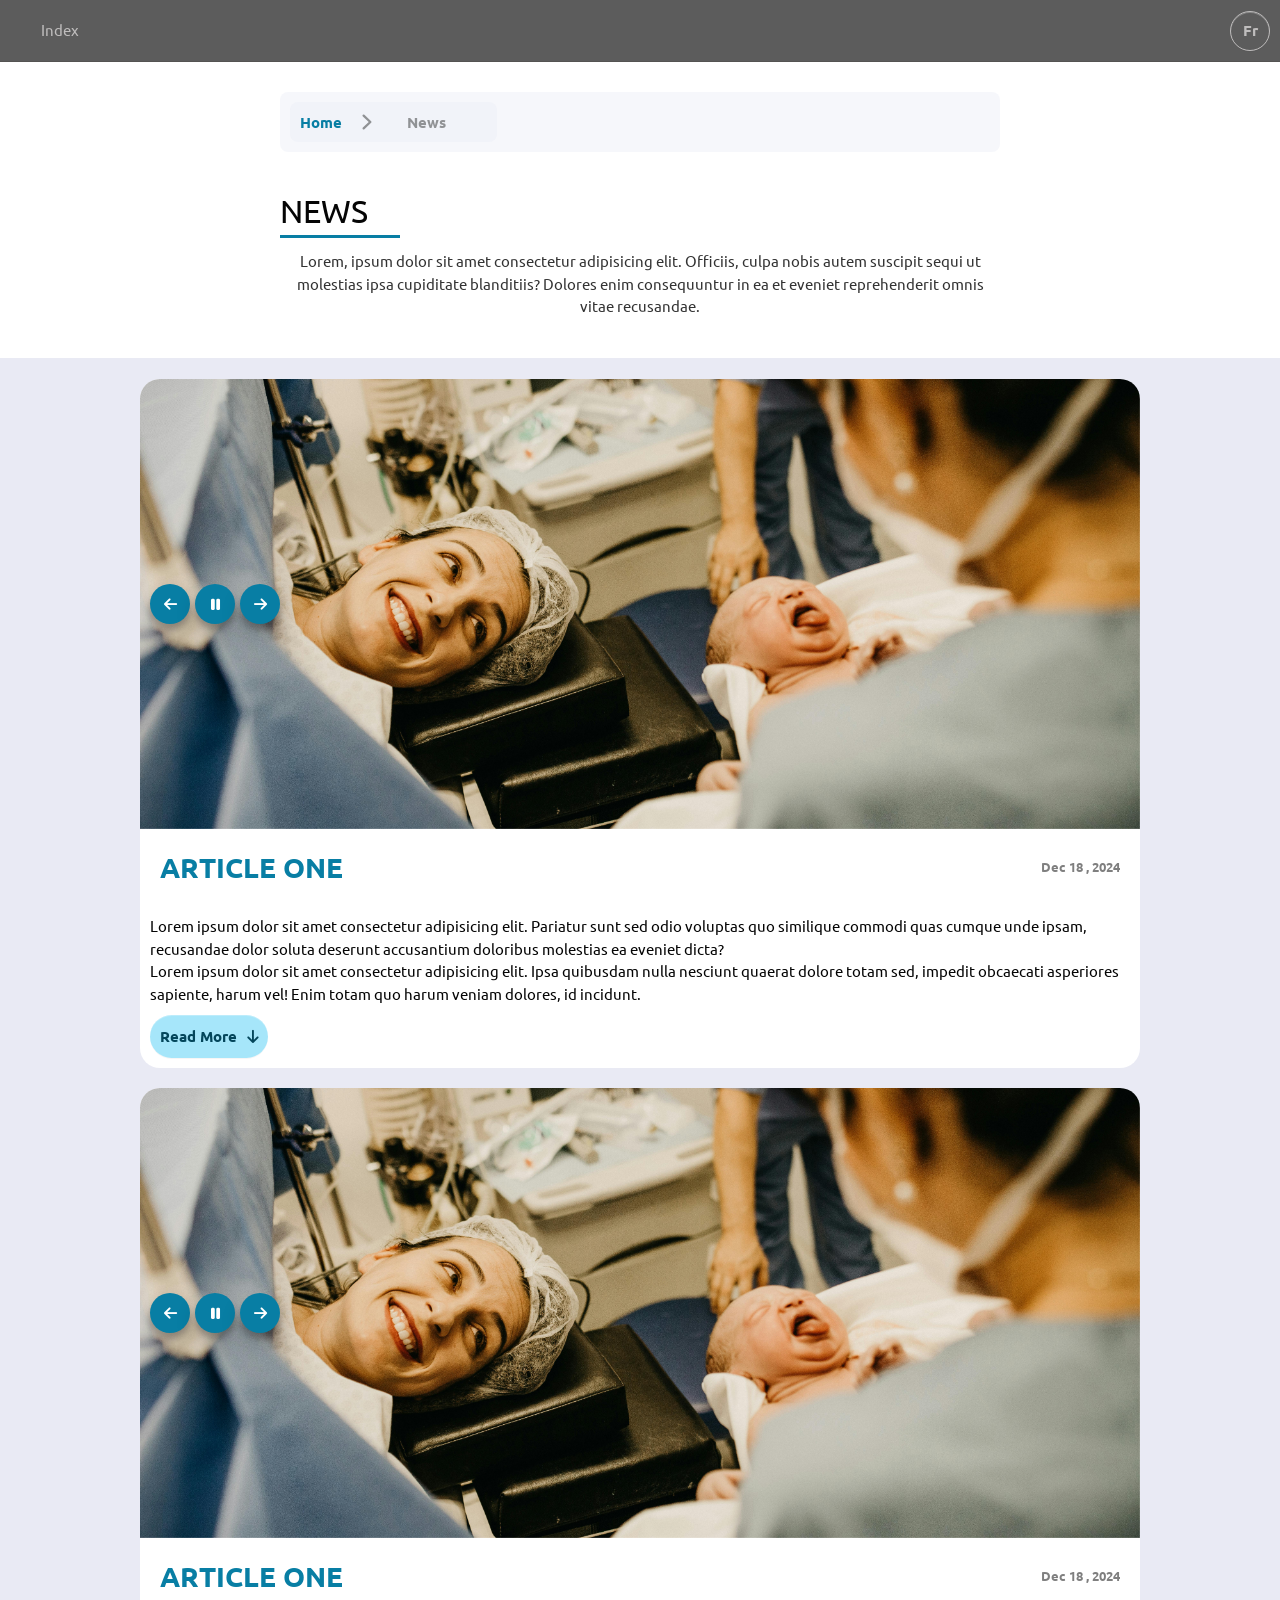
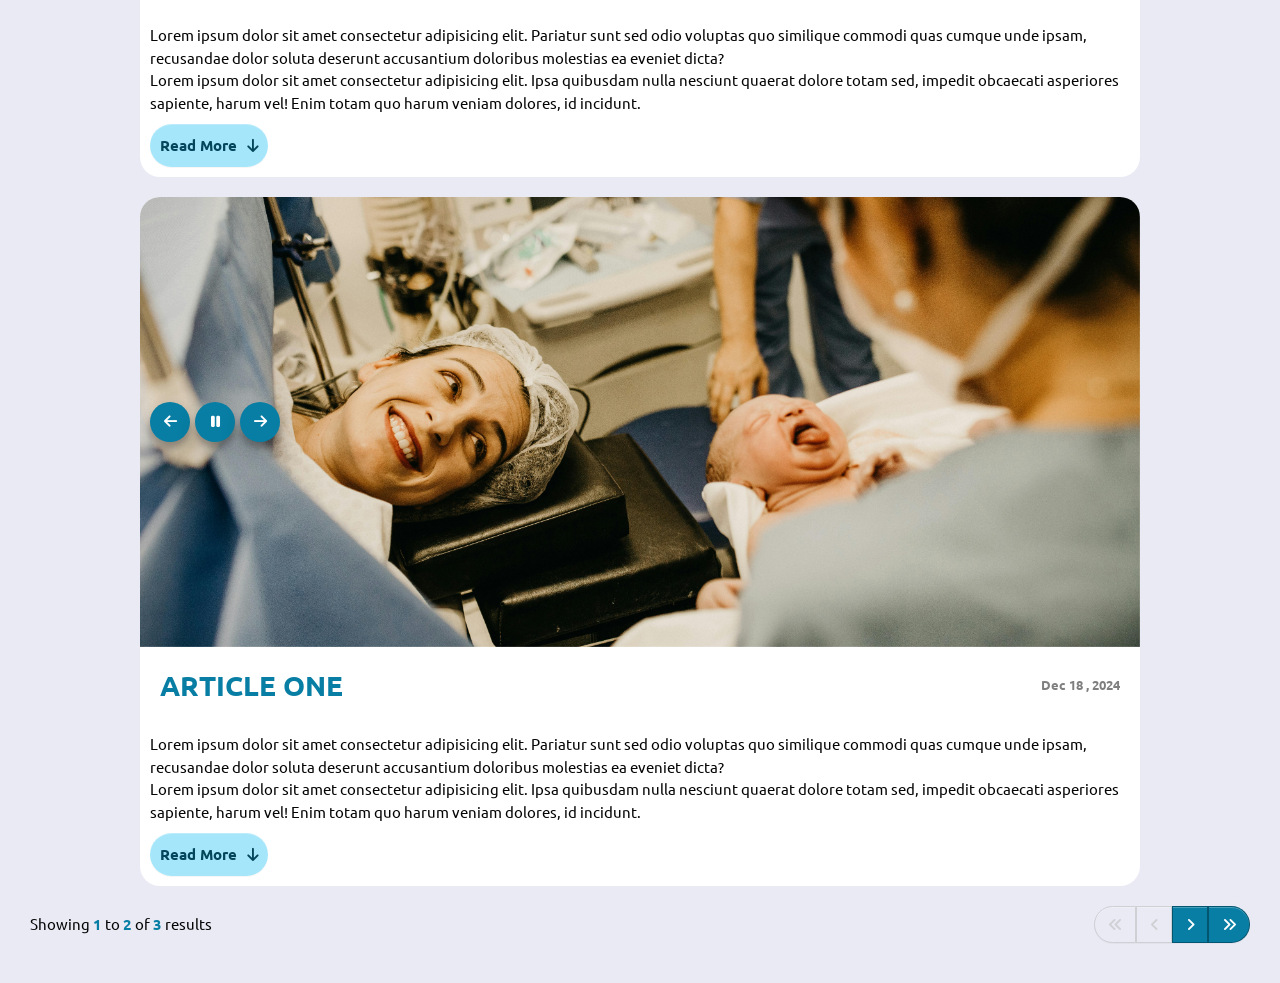
==== news.html @ b9f5cf8e "second commit second commit" ====
<!DOCTYPE html>
<html lang="en">
  <head>
    <meta charset="UTF-8" />
    <meta name="viewport" content="width=device-width, initial-scale=1.0" />
    <link
      rel="stylesheet"
      href="https://cdnjs.cloudflare.com/ajax/libs/font-awesome/6.3.0/css/all.min.css"
      integrity="sha512-SzlrxWUlpfuzQ+pcUCosxcglQRNAq/DZjVsC0lE40xsADsfeQoEypE+enwcOiGjk/bSuGGKHEyjSoQ1zVisanQ=="
      crossorigin="anonymous"
      referrerpolicy="no-referrer"
    />

    <title>News | DashboardUi</title>

    <link rel="icon" type="image/icon" href="assets/images/logo.ico" />
    <script type="module" crossorigin src="assets/main-06e8edaf.js"></script>
    <link rel="stylesheet" href="assets/main-7b2ab8cd.css">
  </head>
  <body>
    <header class="header">
      <nav class="nav" aria-labelledby="main-nav">
        <h2 id="main-nav" class="sr-only">Main navigation</h2>
        <ol class="nav__items">
          <li class="nav__item" role="none">
            <a
              class="nav__link"
              href="index.html"
              aria-current="page"
              tabindex="0"
              role="menuitem"
            >
              Index
            </a>
          </li>
        </ol>
                <div class="lang__menu__container">
          <button
            id="menuLangbutton"
            aria-haspopup="true"
            aria-controls="menu"
            class="lang__btn button rounded"
          ></button>
          <ul
            id="langMenu"
            role="menu"
            aria-labelledby="menubutton"
            class="lang__menu"
          ></ul>
        </div>
      </nav>
    </header>

    <button
      id="showPhoneNav-btn"
      class="button nav__humb"
      aria-expanded="false"
      aria-controls="options"
      aria-label="Show phone navigation"
      aria-labelledby="showPhoneNav-btn"
    >
      <span></span>
      <span></span>
    </button>
    <!-- Nav Phone -->
    <nav class="nav--phone" aria-labelledby="main-nav-phone">
      <h2 id="main-nav-phone" class="sr-only">main navigation for phone</h2>
      <ul class="nav__items" id="options" hidden>
        <li class="nav__item" role="none">
          <a
            class="nav__link"
            href="index.html"
            aria-current="page"
            tabindex="0"
            role="menuitem"
          >
            Index
          </a>
        </li>
      </ul>
    </nav>
    <main class="container">
      <div class="container__heading">
        <div class="heading">
          <div class="heading__top">
        <nav aria-label="Breadcrumb" class="breadcrumb">
          <ol>
            <li>
              <a href="index.html">Home </a>
              <svg
                class="breadcrumb__icon"
                viewBox="0 0 20 20"
                fill="currentColor"
              >
                <path
                  fill-rule="evenodd"
                  d="M7.21 14.77a.75.75 0 01.02-1.06L11.168 10 7.23 6.29a.75.75 0 111.04-1.08l4.5 4.25a.75.75 0 010 1.08l-4.5 4.25a.75.75 0 01-1.06-.02z"
                  clip-rule="evenodd"
                />
              </svg>
            </li>
            <li class="current">
              <a href="news.html">News</a>
              <svg
                class="breadcrumb__icon"
                viewBox="0 0 20 20"
                fill="currentColor"
              >
                <path
                  fill-rule="evenodd"
                  d="M7.21 14.77a.75.75 0 01.02-1.06L11.168 10 7.23 6.29a.75.75 0 111.04-1.08l4.5 4.25a.75.75 0 010 1.08l-4.5 4.25a.75.75 0 01-1.06-.02z"
                  clip-rule="evenodd"
                />
              </svg>
            </li>
          </ol>
        </nav>
          </div>
          <h3 class="heading__title">News</h3>
          <div class="heading__center">
            <p>
              Lorem, ipsum dolor sit amet consectetur adipisicing elit.
              Officiis, culpa nobis autem suscipit sequi ut molestias ipsa
              cupiditate blanditiis? Dolores enim consequuntur in ea et eveniet
              reprehenderit omnis vitae recusandae.
            </p>
          </div>
          <div class="heading__bottom"></div>
        </div>
      </div>

      <div class="pages__container">
        <div class="page">
          <div class="article__container">
            <div class="article__header">
              <div class="article__carousel">
                <div
                  class="carousel"
                  aria-roledescription="carousel"
                  aria-label="Highlighted television shows"
                >
                  <div class="controls">
                    <button
                      type="button"
                      class="button transparent rounded previous"
                      aria-controls="myCarousel-items"
                      aria-label="Previous Slide"
                    >
                      <span><i class="fa-solid fa-arrow-left"></i></span>
                    </button>
                    <button
                      type="button"
                      class="button transparent rounded rotation"
                      aria-label="Stop automatic slide show"
                    ></button>
                    <button
                      type="button"
                      class="button transparent rounded next"
                      aria-controls="myCarousel-items"
                      aria-label="Next Slide"
                    >
                      <span><i class="fa-solid fa-arrow-right"></i></span>
                    </button>
                  </div>
                  <div
                    id="myCarousel-items"
                    class="carousel__items"
                    aria-live="off"
                  >
                    <div
                      class="carousel__item"
                      role="group"
                      aria-roledescription="slide"
                    >
                      <div class="carousel__item__image">
                        <a href="#">
                          <img src="assets/1-e717497e.jpg" alt="boat" />
                        </a>
                      </div>
                  
                    </div>
                    <div
                      class="carousel__item"
                      role="group"
                      aria-roledescription="slide"
                    >
                      <div class="carousel__item__image">
                        <a href="#">
                          <img
                            src="assets/2-829bdd72.jpg"
                            alt="fishing"
                          />
                        </a>
                      </div>
                  
                    </div>
                    <div
                      class="carousel__item"
                      role="group"
                      aria-roledescription="slide"
                    >
                      <div class="carousel__item__image">
                        <a href="#">
                          <img
                            src="assets/3-dce7432f.jpg"
                            alt="anchor"
                          />
                        </a>
                      </div>
          
                    </div>
                    <div
                      class="carousel__item"
                      role="group"
                      aria-roledescription="slide"
                    >
                      <div class="carousel__item__image">
                        <a href="#">
                          <img
                            src="assets/4-11122f18.jpg"
                            alt="anchor"
                          />
                        </a>
                      </div>
                    </div>
                  </div>
                </div>
              </div>
              <div class="article__header__info">
                <h2>Article One</h2>
                <span>Dec 18 , 2024</span>
              </div>
            </div>
            <div class="article">
              <p>
                Lorem ipsum dolor sit amet consectetur adipisicing elit.
                Pariatur sunt sed odio voluptas quo similique commodi quas
                cumque unde ipsam, recusandae dolor soluta deserunt accusantium
                doloribus molestias ea eveniet dicta?
              </p>
              <p>
                Lorem ipsum dolor sit amet consectetur adipisicing elit. Ipsa
                quibusdam nulla nesciunt quaerat dolore totam sed, impedit
                obcaecati asperiores sapiente, harum vel! Enim totam quo harum
                veniam dolores, id incidunt.
              </p>
              <p>
                Lorem ipsum dolor sit amet consectetur adipisicing elit.
                Accusamus omnis alias nostrum, facilis in quae. Officia,
                architecto maxime voluptates vitae, adipisci quia accusamus
                fugiat consequatur eveniet illo dolorem. Quo, minus?
              </p>
              <p>
                Lorem ipsum dolor sit amet consectetur, adipisicing elit.
                Debitis deserunt sequi at, accusantium tempore, a libero
                necessitatibus ex praesentium eveniet officia doloremque magnam,
                sapiente unde quae sint nulla ab? Vel?
              </p>
            </div>
            <div class="article__footer">
              <button class="button button--action extendArticle">
                Read More
                <i class="fa-solid fa-arrow-down"></i>
              </button>
            </div>
          </div>
          <div class="article__container">
            <div class="article__header">
              <div class="article__carousel">
                <div
                  class="carousel"
                  aria-roledescription="carousel"
                  aria-label="Highlighted television shows"
                >
                  <div class="controls">
                    <button
                      type="button"
                      class="button transparent rounded previous"
                      aria-controls="myCarousel-items"
                      aria-label="Previous Slide"
                    >
                      <span><i class="fa-solid fa-arrow-left"></i></span>
                    </button>
                    <button
                      type="button"
                      class="button transparent rounded rotation"
                      aria-label="Stop automatic slide show"
                    ></button>
                    <button
                      type="button"
                      class="button transparent rounded next"
                      aria-controls="myCarousel-items"
                      aria-label="Next Slide"
                    >
                      <span><i class="fa-solid fa-arrow-right"></i></span>
                    </button>
                  </div>
                  <div
                    id="myCarousel-items"
                    class="carousel__items"
                    aria-live="off"
                  >
                    <div
                      class="carousel__item"
                      role="group"
                      aria-roledescription="slide"
                    >
                      <div class="carousel__item__image">
                        <a href="#">
                          <img src="assets/1-e717497e.jpg" alt="boat" />
                        </a>
                      </div>
                  
                    </div>
                    <div
                      class="carousel__item"
                      role="group"
                      aria-roledescription="slide"
                    >
                      <div class="carousel__item__image">
                        <a href="#">
                          <img
                            src="assets/2-829bdd72.jpg"
                            alt="fishing"
                          />
                        </a>
                      </div>
                  
                    </div>
                    <div
                      class="carousel__item"
                      role="group"
                      aria-roledescription="slide"
                    >
                      <div class="carousel__item__image">
                        <a href="#">
                          <img
                            src="assets/3-dce7432f.jpg"
                            alt="anchor"
                          />
                        </a>
                      </div>
          
                    </div>
                    <div
                      class="carousel__item"
                      role="group"
                      aria-roledescription="slide"
                    >
                      <div class="carousel__item__image">
                        <a href="#">
                          <img
                            src="assets/4-11122f18.jpg"
                            alt="anchor"
                          />
                        </a>
                      </div>
                    </div>
                  </div>
                </div>
              </div>
              <div class="article__header__info">
                <h2>Article One</h2>
                <span>Dec 18 , 2024</span>
              </div>
            </div>
            <div class="article">
              <p>
                Lorem ipsum dolor sit amet consectetur adipisicing elit.
                Pariatur sunt sed odio voluptas quo similique commodi quas
                cumque unde ipsam, recusandae dolor soluta deserunt accusantium
                doloribus molestias ea eveniet dicta?
              </p>
              <p>
                Lorem ipsum dolor sit amet consectetur adipisicing elit. Ipsa
                quibusdam nulla nesciunt quaerat dolore totam sed, impedit
                obcaecati asperiores sapiente, harum vel! Enim totam quo harum
                veniam dolores, id incidunt.
              </p>
              <p>
                Lorem ipsum dolor sit amet consectetur adipisicing elit.
                Accusamus omnis alias nostrum, facilis in quae. Officia,
                architecto maxime voluptates vitae, adipisci quia accusamus
                fugiat consequatur eveniet illo dolorem. Quo, minus?
              </p>
              <p>
                Lorem ipsum dolor sit amet consectetur, adipisicing elit.
                Debitis deserunt sequi at, accusantium tempore, a libero
                necessitatibus ex praesentium eveniet officia doloremque magnam,
                sapiente unde quae sint nulla ab? Vel?
              </p>
            </div>
            <div class="article__footer">
              <button class="button button--action extendArticle">
                Read More
                <i class="fa-solid fa-arrow-down"></i>
              </button>
            </div>
          </div>
          <div class="article__container">
            <div class="article__header">
              <div class="article__carousel">
                <div
                  class="carousel"
                  aria-roledescription="carousel"
                  aria-label="Highlighted television shows"
                >
                  <div class="controls">
                    <button
                      type="button"
                      class="button transparent rounded previous"
                      aria-controls="myCarousel-items"
                      aria-label="Previous Slide"
                    >
                      <span><i class="fa-solid fa-arrow-left"></i></span>
                    </button>
                    <button
                      type="button"
                      class="button transparent rounded rotation"
                      aria-label="Stop automatic slide show"
                    ></button>
                    <button
                      type="button"
                      class="button transparent rounded next"
                      aria-controls="myCarousel-items"
                      aria-label="Next Slide"
                    >
                      <span><i class="fa-solid fa-arrow-right"></i></span>
                    </button>
                  </div>
                  <div
                    id="myCarousel-items"
                    class="carousel__items"
                    aria-live="off"
                  >
                    <div
                      class="carousel__item"
                      role="group"
                      aria-roledescription="slide"
                    >
                      <div class="carousel__item__image">
                        <a href="#">
                          <img src="assets/1-e717497e.jpg" alt="boat" />
                        </a>
                      </div>
                  
                    </div>
                    <div
                      class="carousel__item"
                      role="group"
                      aria-roledescription="slide"
                    >
                      <div class="carousel__item__image">
                        <a href="#">
                          <img
                            src="assets/2-829bdd72.jpg"
                            alt="fishing"
                          />
                        </a>
                      </div>
                  
                    </div>
                    <div
                      class="carousel__item"
                      role="group"
                      aria-roledescription="slide"
                    >
                      <div class="carousel__item__image">
                        <a href="#">
                          <img
                            src="assets/3-dce7432f.jpg"
                            alt="anchor"
                          />
                        </a>
                      </div>
          
                    </div>
                    <div
                      class="carousel__item"
                      role="group"
                      aria-roledescription="slide"
                    >
                      <div class="carousel__item__image">
                        <a href="#">
                          <img
                            src="assets/4-11122f18.jpg"
                            alt="anchor"
                          />
                        </a>
                      </div>
                    </div>
                  </div>
                </div>
              </div>
              <div class="article__header__info">
                <h2>Article One</h2>
                <span>Dec 18 , 2024</span>
              </div>
            </div>
            <div class="article">
              <p>
                Lorem ipsum dolor sit amet consectetur adipisicing elit.
                Pariatur sunt sed odio voluptas quo similique commodi quas
                cumque unde ipsam, recusandae dolor soluta deserunt accusantium
                doloribus molestias ea eveniet dicta?
              </p>
              <p>
                Lorem ipsum dolor sit amet consectetur adipisicing elit. Ipsa
                quibusdam nulla nesciunt quaerat dolore totam sed, impedit
                obcaecati asperiores sapiente, harum vel! Enim totam quo harum
                veniam dolores, id incidunt.
              </p>
              <p>
                Lorem ipsum dolor sit amet consectetur adipisicing elit.
                Accusamus omnis alias nostrum, facilis in quae. Officia,
                architecto maxime voluptates vitae, adipisci quia accusamus
                fugiat consequatur eveniet illo dolorem. Quo, minus?
              </p>
              <p>
                Lorem ipsum dolor sit amet consectetur, adipisicing elit.
                Debitis deserunt sequi at, accusantium tempore, a libero
                necessitatibus ex praesentium eveniet officia doloremque magnam,
                sapiente unde quae sint nulla ab? Vel?
              </p>
            </div>
            <div class="article__footer">
              <button class="button button--action extendArticle">
                Read More
                <i class="fa-solid fa-arrow-down"></i>
              </button>
            </div>
          </div>
        </div>
        <div class="pages__container__bottom">
          <nav class="pagination__container">
            <div
              role="navigation"
              aria-label="Pagination Navigation"
              class="pagination"
            >
              <div class="pagination__content">
                <div class="pagination__info">
                  <p>
                    Showing
                    <strong>1</strong>
                    to
                    <strong>2</strong>
                    of
                    <strong>3</strong>
                    results
                  </p>
                </div>

                <div class="pagination__links">
                  <button type="button" class="button" disabled>
                    <i class="fa-solid fa-angles-left"></i>
                  </button>

                  <button type="button" class="button" disabled>
                    <i class="fa-solid fa-angle-left"></i>
                  </button>

                  <button type="button" class="button">
                    <i class="fa-solid fa-angle-right"></i>
                  </button>

                  <button type="button" class="button">
                    <i class="fa-solid fa-angles-right"></i>
                  </button>
                </div>
              </div>
            </div>
          </nav>
        </div>
      </div>
    </main>
  </body>

  
</html>
---- assets/main-7b2ab8cd.css ----
@charset "UTF-8";@import"https://fonts.googleapis.com/css2?family=Ubuntu:wght@400;500;700&display=swap";:root{--clr-primary: #087EA4;--clr-secondary: #6366f1;--clr-danger: #dc2626;--clr-success: #22c55e;--clr-warning: #f59e0b;--clr-info: #3b82f6;--clr-accent: #ec4899;--clr-neutral: #9ca3af;--clr-bg-light: #E9EAF4;--clr-bg: #CED0D4;--clr-bg-dark: #6D6F73;--clr-font: #050505;--clr-light: #ffffff;--clr-dark: #000000;--clr-primary-light: #4fcef6;--clr-primary-dark: #04465b;--clr-secondary-light: #eff0fe;--clr-secondary-dark: #1d21eb;--clr-danger-light: #f1aaaa;--clr-danger-dark: #9c1919;--clr-success-light: #94ecb4;--clr-success-dark: #17843f;--clr-warning-light: #fbd89e;--clr-warning-dark: #ac6f07;--clr-info-light: #cddffd;--clr-info-dark: #0a59da;--clr-accent-light: #fad3e6;--clr-accent-dark: #d21673;--clr-neutral-light: #f1f2f3;--clr-neutral-dark: #727c8d;--gradient-primary: linear-gradient(135deg, var(--clr-primary), #0ea5e9);--gradient-secondary: linear-gradient(135deg, var(--clr-secondary), #4338ca);--gradient-success: linear-gradient(135deg, var(--clr-success), #16a34a);--gradient-danger: linear-gradient(135deg, var(--clr-danger), #b91c1c);--ff: "Ubuntu", sans-serif;--fs: 1.5rem;--lh: 1.5;--br: .8rem;--size-bezel: .5rem;--div-shadow: rgba(0, 0, 0, .19) 0rem 1rem 2rem, rgba(0, 0, 0, .23) 0rem .6rem .6rem;--border: .1rem solid var(--clr-bg)}html{box-sizing:border-box;font-size:62.5%;scroll-behavior:smooth;overflow:scroll}html ::-webkit-scrollbar{display:none}html:focus-within{scroll-behavior:smooth}*,*:before,*:after{box-sizing:inherit;margin:0;padding:0;font:inherit}::selection{background-color:#6d6f73;color:var(--clr-light)}::-webkit-scrollbar{height:8px}::-webkit-scrollbar-track{background:#E9EAF4;border-radius:4px}::-webkit-scrollbar-thumb{background:#CED0D4;border-radius:4px}::-webkit-scrollbar-thumb:hover{background:#b3b6bc}body{min-height:100vh;font-family:var(--ff);font-size:var(--fs-body);line-height:var(--lh);color:var(--clr-font);background-color:var(--clr-light);text-rendering:optimizeLegibility}.sr-only{position:absolute;width:1px;height:1px;padding:0;margin:-1px;overflow:hidden;clip:rect(0,0,0,0);border:0;z-index:-1}h1{font-size:var(--fs-h1);color:#050505;text-transform:uppercase}@media (min-width: 36em){h1{font-size:2rem}}h2{font-size:var(--fs-h2);color:#050505;text-transform:uppercase}@media (min-width: 36em){h2{font-size:1.8rem}}h3{font-size:var(--fs-h3);color:#050505;text-transform:uppercase}@media (min-width: 36em){h3{font-size:1.6rem}}p{font-size:1.5rem}html.rtl{direction:rtl}html.rtl code,html.rtl .combobox__group,html.rtl .pagination__links{direction:ltr}html.rtl .table{direction:rtl}html.rtl .table__container{direction:ltr}html.rtl .table__container>div{direction:rtl}html.rtl .table__filters__btn--reset{margin-left:unset;margin-right:auto}html.rtl .table thead{left:unset;right:0}html.rtl .table tr:last-of-type td:last-of-type{border-bottom-right-radius:unset;border-bottom-left-radius:.6rem}html.rtl .table tr th:first-child,html.rtl .table tr td:first-child{left:unset;right:0}html.rtl .table th,html.rtl .table td{text-align:right}html.rtl .form__container{direction:rtl}html.rtl .forms{direction:ltr}html.rtl .input__error{text-align:right}html.rtl .input__label{left:unset;right:1rem}html.rtl .input__span{right:unset;left:0}html.rtl .textarea__label{left:unset;right:1rem}html.rtl .nav--phone .nav__btn i{margin-left:unset;margin-right:auto}html.rtl .nav__btn .badge{right:unset;left:-1rem}html.rtl .nav .lang__menu{left:0}html.rtl .nav__items:nth-of-type(1){margin-right:unset;margin-left:auto}html.rtl .nav__items:nth-of-type(1) .nav__items--sub{right:0;left:unset}html.rtl .nav__items--sub{right:unset;left:0}html.rtl .footer>p{margin-left:unset;margin-right:auto}html.rtl .section h2:after{left:unset;right:0}html.rtl .nav--phone .nav__link{flex-direction:row-reverse}html.rtl .heading__title:after{left:unset;right:0}html.rtl .button--action{flex-direction:row-reverse}html.rtl .service__card,html.rtl .service__details,html.rtl .contact__us__card{direction:ltr}html.rtl .contact__us__instruction{direction:rtl}html.rtl .contact__us__instruction h3{padding-left:unset;padding-right:1.5rem}html.rtl .contact__us__instruction h3:before{left:unset;right:0}html.rtl .contact__us__instruction p{padding-left:unset;padding-right:1.5rem}html.rtl .footer h4:after{left:unset;right:0}html.rtl .footer__links a:hover{transform:translate(-.3rem)}html.rtl .footer__links a span{margin-right:unset;margin-left:1rem}html.rtl .footer__coordinate__icon{margin-right:unset;margin-left:1.5rem}@keyframes fadeIn{to{opacity:1}}@keyframes fadeUp{0%{opacity:0;transform:translateY(2rem)}to{opacity:1;transform:translateY(0)}}@keyframes fadeSlideLeft{0%{opacity:0;transform:translate(-3rem)}to{opacity:1;transform:translate(0)}}@keyframes fadeSlideRight{0%{opacity:0;transform:translate(3rem)}to{opacity:1;transform:translate(0)}}@keyframes heroReveal{0%{opacity:0;transform:translateY(3rem)}to{opacity:1;transform:translateY(0)}}@keyframes arrowFloat{0%{transform:translate(-50%)}50%{transform:translate(-50%,1rem)}to{transform:translate(-50%)}}@keyframes arrowPulse{0%{transform:translate(0)}50%{transform:translate(.6rem)}to{transform:translate(0)}}@keyframes scrollX{to{transform:translate(calc(-50% - .5rem))}}@keyframes scaleInCenter{0%{transform:translate(-50%,-50%) scale(1.1);opacity:0}to{transform:translate(-50%,-50%) scale(1);opacity:1}}@keyframes bgSlide{0%{transform:translate(-25%)}to{transform:translate(25%)}}@keyframes slideInLeft{0%{opacity:0;transform:translate(-100%)}to{opacity:1;transform:translate(0)}}@keyframes slideInRight{0%{opacity:0;transform:translate(100%)}to{opacity:1;transform:translate(0)}}@keyframes slideFromBottom{0%{opacity:0;transform:translateY(100%)}to{opacity:1;transform:translateY(0)}}@keyframes animateButtonIcon{0%,to{transform:translate(0)}50%{transform:translate(100%)}}@keyframes animateLoadingCircle{0%{transform:scale(1)}50%{transform:scale(0);transform-origin:left}50.01%{transform:scale(0);transform-origin:right}to{transform:scale(1);transform-origin:right}}@keyframes loading{0%{transform:rotate(0)}to{transform:rotate(360deg)}}.badge{padding:.15rem .75rem;border-radius:.1rem solid #17843f;background-color:#22c55e;font-size:1.3rem;border-radius:.2rem;color:#000;font-weight:700}.badge--danger{border-color:#9c1919;background-color:#dc2626;color:#fff}.badge--warning{border-color:#ac6f07;background-color:#f59e0b}.button{position:relative;display:inline-flex;align-items:center;justify-content:space-between;gap:1rem;padding:1rem;font-size:var(--fs);line-height:var(--lh);border:var(--border);border-radius:var(--br);max-width:fit-content;max-height:fit-content;color:var(--button-color);background-color:var(--button-bg);border-color:var(--button-border);cursor:pointer;transition:.2s cubic-bezier(.3,0,.5,1);box-shadow:#1b1f230a 0 .1rem,#ffffff40 0 .1rem inset}.button:hover{background-color:#e9eaf4;border-color:#ced0d4;transition-duration:.1s}.button--primary{background-color:#087ea4;border-color:#04465b;color:var(--clr-light)}.button--primary:hover{background-color:#04465b;border-color:#087ea4}.button--secondary{background-color:#6366f1;border-color:#1d21eb;color:var(--clr-light)}.button--secondary:hover{background-color:#1d21eb;border-color:#6366f1}.button--success{background-color:#22c55e;border-color:#17843f;color:var(--clr-light)}.button--success:hover{background-color:#17843f;border-color:#22c55e}.button--danger{background-color:#dc2626;border-color:#9c1919;color:var(--clr-light)}.button--danger:hover{background-color:#9c1919;border-color:#dc2626}.button--info{background-color:#3b82f6;border-color:#0a59da;color:var(--clr-light)}.button--info:hover{background-color:#0a59da;border-color:#3b82f6}.button--accent{background-color:#ec4899;border-color:#d21673;color:var(--clr-light)}.button--accent:hover{background-color:#d21673;border-color:#ec4899}.button--warning{background-color:#f59e0b;border-color:#ac6f07;color:var(--clr-dark)}.button--warning:hover{background-color:#ac6f07;border-color:#f59e0b;color:var(--clr-light)}.button--neutral{background-color:#9ca3af;border-color:#727c8d;color:var(--clr-dark)}.button--neutral:hover{background-color:#727c8d;border-color:#9ca3af;color:var(--clr-light)}.button.w-full{max-width:unset;width:100%}.button.rounded{border-radius:50%;width:4rem;height:4rem;min-width:4rem;min-height:4rem;padding:0;justify-content:center}.button.rounded a{width:100%;height:100%;display:flex;justify-content:center;align-items:center}.button a{color:inherit}.button--action{position:relative;min-width:28rem;border:.4rem solid #087EA4;background:transparent;-webkit-backdrop-filter:blur(1rem);backdrop-filter:blur(1rem);color:var(--clr-light);border-radius:8rem;cursor:pointer;overflow:hidden;font-size:1.8rem;display:flex;align-items:center;justify-content:center}.button--action:hover{background-color:transparent;border-color:#087ea4}.button--action:hover:after{transform:scaleX(1)}.button--action:after{content:"";position:absolute;top:0;right:0;bottom:0;left:0;background-color:#087ea4;border-radius:var(--br);z-index:-1;transform-origin:left;transform:scaleX(0);transition:transform .3s ease-in-out}a.button{text-decoration:none}input[type=checkbox]{display:none}input[type=checkbox]+label{display:flex;cursor:pointer;padding:.5rem;align-items:center;gap:1rem;font-size:var(--fs);text-wrap:nowrap}input[type=checkbox]+label:before{content:"✔";border:var(--border);border-radius:var(--br);display:flex;justify-content:center;align-items:center;width:3rem;height:3rem;padding:.5rem;color:transparent;transition:.2s}@media (min-width: 36em){input[type=checkbox]+label:before{width:2.8rem;height:2.8rem}}@media (min-width: 48em){input[type=checkbox]+label:before{width:2.5rem;height:2.5rem}}input[type=checkbox]+label:active:before{transform:scale(0)}input[type=checkbox]:checked+label:before{background-color:#087ea4;color:#fff;border-color:#04465b}input[type=checkbox]:disabled+label:before{transform:scale(1)}input[type=checkbox]:checked:disabled+label:before{transform:scale(1);background-color:#4fcef6;border-color:#4fcef6}.file__input__item{display:flex;margin-top:1rem;flex-direction:column;height:fit-content;align-items:center}.file__input__item.show-uri .button{border-bottom-right-radius:unset;border-bottom-left-radius:unset}.file__input__item.show-uri>.file__input__uri{display:flex}.file__input__group{position:relative;overflow:hidden;display:flex;align-items:center}.file__input__group input[type=file]{font-size:10rem;position:absolute;left:0;top:0;opacity:0;width:100%;height:100%;cursor:pointer}.file__input__group>.button{max-width:28rem;max-height:44.5px;width:28rem;height:44.5px}.file__input__group.icon_only>.button{width:unset;height:unset}.file__input__uri{display:none;align-items:center;padding:.5rem;height:44.5px;width:28rem;font-size:1.2rem;background-color:#e9eaf4;border:var(--border);border-radius:var(--br);border-top-left-radius:unset;border-top-right-radius:unset}.image__input__group{display:flex;justify-content:center;align-items:center;width:20rem;height:20rem;max-width:20rem;max-height:20rem;cursor:pointer;position:relative}.image__input__group.profile-image{align-self:center}.image__input__group.profile-image .button{border-style:solid;border-width:.3rem;border-radius:50%;padding:0}.image__input__group.profile-image .image__input__placeholder{padding:0;border-radius:50%;object-fit:cover;width:100%;height:100%}.image__input__group.profile-image .image__input__button{top:-2rem;right:-1.5rem}.image__input__group input[type=file]{font-size:10rem;position:absolute;left:0;top:0;opacity:0;width:100%;height:100%;cursor:pointer}.image__input__group .button{position:relative;width:100%;height:100%;border:.3rem dashed #087EA4;border-radius:2rem;display:flex;justify-content:center;align-items:center}.image__input__placeholder{padding:.5rem;width:98%;height:98%;object-fit:contain}.image__input__button{position:absolute;top:-3rem;right:-3rem;width:7rem;height:7rem;padding:1rem;object-fit:contain}a:not([class]){color:#087ea4;text-decoration:none;outline:none;transition:color .3s,text-decoration .3s}a:not([class]):hover,a:not([class]):focus{color:#065973;text-decoration:underline}a:not([class]):focus-visible{outline:.2rem solid #087EA4;outline-offset:.2rem}.input{font-family:inherit;width:100%;border:var(--border);border-radius:var(--br);outline:0;line-height:var(--lh);font-size:var(--fs);color:var(--clr-bg-dark);padding:1rem 3rem 1rem 1rem;background:transparent;transition:border-color .2s}.input__item{display:flex;height:fit-content;flex-direction:column;align-items:flex-start;justify-content:center;margin-top:1rem;width:28rem}@media (min-width: 48em){.input__item{width:30rem}}.input__group{position:relative;width:28rem}@media (min-width: 48em){.input__group{width:30rem}}.input__label{position:absolute;top:50%;left:1rem;transform:translateY(-150%) scale(.9);display:block;transition:all .2s ease-in-out;background-color:var(--clr-light);padding:0 .5rem;font-size:var(--fs);color:#087ea4}.input__span{position:absolute;top:50%;right:0;transform:translateY(-50%);font-size:var(--fs);width:3rem;height:3rem;display:flex;align-items:center;justify-content:center;transition:all .2s ease-in-out;color:#6d6f73;cursor:pointer}.input__error{font-size:1.3rem;color:#dc2626;text-align:left;min-width:28rem;max-width:30rem;word-wrap:break-word;overflow-wrap:break-word}.input::placeholder{color:transparent}.input:placeholder-shown~.input__label{transform:translateY(-50%) scale(1);color:#6d6f73}.input:focus{background-color:var(--clr-light)!important}.input:focus,.input[aria-expanded=true]{border-color:#087ea4}.input:focus~.input__label,.input[aria-expanded=true]~.input__label{display:block;transform:translateY(-150%) scale(.9);color:#087ea4;transition:.2s}.input:focus~.input__span,.input[aria-expanded=true]~.input__span{color:#087ea4}.input:required,.input:invalid{box-shadow:none}ul,ol{list-style:none;font-size:1.5rem}ul[role=list],ol[role=list]{list-style:none;padding:0;margin:0}progress[value]{appearance:none;-webkit-appearance:none;-moz-appearance:none;width:20rem;height:2rem;margin:0 1rem;border:.1rem solid #CED0D4;border-radius:var(--br);background:#E9EAF4;box-shadow:var(--div-shadow)}progress[value]::-webkit-progress-bar{border-radius:var(--br);background:#E9EAF4}progress[value]::-webkit-progress-value{border-radius:var(--br);background:#087EA4;transition:width .3s ease}progress[value]::-moz-progress-bar{border-radius:var(--br);background:#087EA4;transition:width .3s ease}input[type=radio]{display:none}input[type=radio]+label{display:flex;cursor:pointer;padding:.5rem;gap:1rem;font-size:var(--fs);text-wrap:nowrap}input[type=radio]+label:before{content:"✔";border:var(--border);border-radius:50%;display:flex;justify-content:center;align-items:center;width:3rem;height:3rem;padding:.5rem;color:transparent;transition:.2s}@media (min-width: 48em){input[type=radio]+label:before{width:2.8rem;height:2.8rem}}@media (min-width: 48em){input[type=radio]+label:before{width:2.5rem;height:2.5rem}}input[type=radio]+label:active:before{transform:scale(0)}input[type=radio]:checked+label:before{background-color:#087ea4;color:#fff;border-color:#04465b}input[type=radio]:disabled+label:before{transform:scale(1)}input[type=radio]:checked:disabled+label:before{transform:scale(1);background-color:#4fcef6;border-color:#4fcef6}.select{position:relative;background-color:var(--clr-light);border-radius:var(--br);max-height:5rem}.select,.select *{margin:0;padding:0;position:relative}.select select{font-size:var(--fs);font-weight:400;max-width:100%;min-width:10rem;color:var(--clr-font);height:44.5px;padding:.8rem 2.8rem .8rem 1.6rem;border:var(--border);border-radius:var(--br);background-color:transparent;-webkit-appearance:none;-moz-appearance:none;appearance:none;outline-color:#087ea4;width:28rem}@media (min-width: 48em){.select select{width:30rem}}.select select:active{outline:none;box-shadow:none}.select:after{content:"";position:absolute;top:50%;right:.8rem;width:0;height:0;margin-top:-.2rem;border-top:.7rem solid #087EA4;border-right:.7rem solid transparent;border-left:.7rem solid transparent}.select:hover{background-color:#e9eaf4}.select__input{margin-top:1rem;display:flex;font-size:var(--fs);flex-direction:column}@media (min-width: 48em){.select__input>.input__error{max-width:60rem}}.select__group{display:flex;gap:1rem;align-items:center;flex-direction:column}@media (min-width: 48em){.select__group{flex-direction:row}}.textarea{font-family:inherit;width:100%;border:var(--border);border-radius:var(--br);resize:none;outline:transparent;font-size:var(--fs);color:var(--clr-font);padding:1rem;background:transparent;transition:border-color .2s}.textarea::placeholder{color:transparent}.textarea:required,.textarea:invalid{box-shadow:none}.textarea:focus{background-color:var(--clr-light)!important;border-color:#087ea4}.textarea:placeholder-shown~.textarea__label{transform:translateY(0) scale(1)}.textarea:focus~.textarea__label,.textarea:not(:placeholder-shown)~.textarea__label{transform:translateY(-100%) scale(.9);color:#087ea4}.textarea__group{position:relative;margin-top:1rem;width:28rem;height:12rem}@media (min-width: 48em){.textarea__group{width:40rem}}.textarea__label{position:absolute;top:1rem;left:1rem;display:block;transition:all .2s ease-in-out;background-color:var(--clr-light);padding:0 1rem;font-size:var(--fs);color:var(--clr-bg-dark);pointer-events:none}.header{position:sticky;top:0;z-index:10;display:none}@media (min-width: 75em){.header{display:block}}.container{display:flex;flex-direction:column;justify-content:flex-start;min-height:100vh;padding:6rem 0;margin-inline:auto;background-color:transparent}.container--fit{max-width:126rem}@media (min-width: 48em){.container{padding:0}}.container__heading{display:flex;align-items:center;justify-content:center;padding:3rem;background-color:var(--clr-light);border-bottom:.1rem solid #E9EAF4}.container__heading .heading{display:flex;flex-direction:column;max-width:120rem;background-color:inherit;justify-content:center;gap:1rem}.container__heading .heading__title{position:relative;margin-top:3rem;margin-bottom:1rem;font-size:2.2rem;line-height:1.2}@media (min-width: 48em){.container__heading .heading__title{font-size:3.2rem}}.container__heading .heading__title:after{position:absolute;content:"";left:0;bottom:-.75rem;width:12rem;height:3px;display:inline-block;background:#087EA4}.container__heading .heading p{max-width:90ch;font-size:var(--fs);color:#000c;text-align:center}.container__heading .heading__top{background-color:#e9eaf466;padding:1rem;border-radius:var(--br);display:flex;justify-content:space-between;flex-direction:column}@media (min-width: 48em){.container__heading .heading__top{flex-direction:row}}.container__heading .heading__bottom{display:flex;justify-content:space-between;flex-direction:column}@media (min-width: 48em){.container__heading .heading__bottom{flex-direction:row}}.column,.row{display:flex;flex:1;gap:1rem;padding:1rem}.column,.row{flex-direction:column}@media (min-width: 48em){.row{flex-direction:row;justify-content:space-evenly}}.h-center{display:flex;justify-content:center}.v-center{display:flex;align-items:center}.self-h-center{margin-inline:auto}.self-v-center{margin-block:auto}@media (min-width: 75em){section{scroll-margin-top:6.2rem}}.section{padding:6rem 0;border-bottom:1px solid #e3e3e3;background-color:#e9eaf4;width:100%;min-height:100vh;margin-inline:auto}.section__title{margin-inline:auto}@media (min-width: 75em){.section__title{min-width:120rem}}.section__title h2{font-size:2.4rem;font-weight:700;padding:0;line-height:1px;margin:0;letter-spacing:.5px;text-transform:uppercase;position:relative}.section__title h2:after{content:"";width:12rem;height:1px;display:inline-block;background:#087EA4;margin:.4rem 1rem}.section__title p{color:#0006;margin:5px 0 0;font-size:16px;font-weight:500}.section table{min-width:fit-content}.sidebar{position:fixed;top:5.6rem;left:0;width:27rem;background-color:var(--clr-light);z-index:5;height:calc(100vh - 5.6rem);border:var(--border);border-left:0;transform:translate(-110%);transition:transform .5s ease-in-out;box-shadow:var(--div-shadow)}.sidebar a,.sidebar a:focus,.sidebar a:hover{text-decoration:none}.sidebar.open{transform:translate(0)}.sidebar__items{display:flex;flex-direction:column;border-bottom:var(--border);gap:.5rem;padding:.5rem}.sidebar__toggle__btn{width:4rem;height:4rem;background-color:var(--clr-light);cursor:pointer;align-items:center;justify-content:center}.sidebar__toggle__btn:hover span{color:#04465b}.sidebar__toggle__btn span{color:#087ea4;display:flex;align-items:center;justify-content:center;width:3rem;height:3rem;transform-origin:center;transform:rotate(0);transition:transform .6s ease-in-out;font-size:2.5rem}.sidebar__toggle__btn.clicked>span{transform:rotate(360deg)}.sidebar__toggle__btn--phone{position:fixed;display:flex;top:1rem;left:1rem;border-radius:50%;z-index:5;margin-left:1rem;box-shadow:var(--div-shadow)}@media (min-width: 48em){.sidebar__toggle__btn--phone{display:none}}.sidebar__item{display:flex;height:5rem;justify-content:space-between;align-items:center;font-size:var(--fs);cursor:pointer;border-radius:var(--br);color:var(--clr-font);transition:background-color .25s ease}.sidebar__item:hover{background-color:#e9eaf4}.sidebar__item:hover a{color:var(--clr-font)}.sidebar__item.active{background-color:#087ea4;color:var(--clr-light)}.sidebar__item.active a{color:var(--clr-light)}.sidebar__item a{padding:0 1rem;height:100%;width:100%;display:flex;text-decoration:none;align-items:center;justify-content:space-between;color:inherit}.sidebar__item span:first-of-type{margin-left:auto;margin-right:1rem}.sidebar__item--dropdown{display:flex;flex-direction:column;height:unset;max-height:5rem;overflow:hidden;transition:max-height .5s ease-out}.sidebar__item--dropdown.clicked{border:var(--border);border-radius:var(--br);max-height:100vh}.sidebar__item--dropdown.clicked .caret{color:var(--clr-primary);transform:rotate(180deg) translateY(-3px)}.sidebar__item--dropdown .caret{transition:all .3s ease-in-out}.sidebar__btn--dropdown{min-height:5rem;display:flex;justify-content:space-between;align-items:center;width:100%;padding:0 1rem}.sidebar__items--sub{display:flex;flex-direction:column;width:100%;height:fit-content}.sidebar__items--sub li{position:relative;padding:.5rem 1rem;height:5rem;min-height:5rem;width:100%;display:flex;justify-content:space-between;align-items:center;border:var(--border)}.sidebar__items--sub li:not(:last-child){border-bottom:unset}.sidebar__items--sub li:not(:first-child){border-top:unset}.sidebar__items--sub li:before{position:absolute;inset:0 auto 0 0;content:"";width:1rem;background-color:var(--clr-primary);transform:scaleX(0);transform-origin:left;transition:transform .3s ease-in-out}.sidebar__items--sub li:hover,.sidebar__items--sub li.active{background-color:#e9eaf4}.sidebar__items--sub li:hover:before,.sidebar__items--sub li.active:before{transform:scaleX(1)}.sidebar__items--sub li a{width:100%;height:100%;display:flex;color:var(--clr-font);justify-content:space-around;align-items:center}.sidebar__items--sub li a:focus{text-decoration:none}.footer{width:100%;display:flex;flex-direction:column;background-color:#050505;align-items:center}.footer h4{color:var(--clr-light);font-size:1.7rem;font-weight:600;margin-bottom:2.5rem;position:relative}.footer h4:after{content:"";position:absolute;left:0;bottom:-8px;width:30px;height:2px;background-color:#087ea4}.footer a{text-decoration:none!important}.footer__top{background-color:#050505;display:flex;justify-content:space-between;gap:1rem;align-items:flex-start;padding:3rem;flex-direction:column}@media (min-width: 75em){.footer__top{flex-direction:row}}.footer__top__left,.footer__top__right{display:flex;flex-direction:column}.footer__links{display:flex;justify-content:space-between;gap:1rem;align-items:flex-start;flex-direction:column}@media (min-width: 48em){.footer__links{flex-direction:row;flex-wrap:wrap}}.footer__links a{color:var(--clr-light);display:flex;align-items:center;font-size:1.5rem;transform:translate(0);transition:all .3s;width:28rem}.footer__links a:hover{transform:translate(.3rem)}.footer__links a span{margin-right:1rem;font-size:2.5rem;font-weight:500;line-height:2rem;color:#087ea4}.footer__coordinate{display:flex;align-items:flex-start;margin-bottom:2rem;width:28rem}.footer__coordinate p{font-size:var(--fs);color:var(--clr-light);line-height:1.5}.footer__coordinate__icon{width:4rem;height:4rem;background-color:#087ea44d;border-radius:50%;display:flex;align-items:center;justify-content:center;margin-right:1.5rem;flex-shrink:0}.footer__coordinate__icon i{color:#087ea4;font-size:1.6rem}.footer__coordinates{display:flex;flex-direction:column}.footer__bottom{padding:1rem;width:100%;display:flex;justify-content:space-around;align-items:center;margin-top:50px;background-color:#121212;border-top:.1rem solid #6D6F73;flex-direction:column}@media (min-width: 75em){.footer__bottom{flex-direction:row;align-items:flex-start}}.footer__bottom__right{display:flex;gap:1rem;align-items:center;color:#e9eaf4}.footer__bottom__right p{text-align:center}.footer__bottom__right>a{display:flex;width:6rem;height:6rem;border-radius:50%}.footer__bottom__right>a img{width:100%;height:100%;object-fit:contain}.footer__bottom__left{display:flex;flex-direction:column;gap:1rem}.footer__bottom__left h4{margin-inline:auto}.footer__bottom__left>.row{flex-direction:row}.footer__bottom__left a{font-size:1.4rem;color:#e9eaf4}.footer__bottom__left h4 a{color:#087ea4;text-transform:uppercase;line-height:2}.footer .button--action{display:flex;align-items:center;justify-content:space-between;color:#087ea4;transition:color .3s ease}.footer .button--action:hover{color:var(--clr-light)}.footer .button--action:hover i{color:var(--clr-light);transform:translate(.5rem)}.footer .button--action i{font-size:1.8rem;margin-right:2rem;color:#087ea4;animation:arrowPulse 1.2s ease-in-out infinite;transition:transform .3s ease,color .3s ease;will-change:transform}.socials{display:flex;justify-content:center;align-items:center;gap:1rem;max-width:fit-content}.socials>li{width:4.5rem;height:4.5rem;display:flex;justify-content:center;align-items:center;border-radius:50%;transform:translateY(0);background-color:#ffffff1a;transition:all .3s ease-in-out;cursor:pointer}.socials>li>a{display:flex;width:100%;height:100%;justify-content:center;align-items:center;text-decoration:none;color:var(--clr-light)}.socials>li>a i{width:1.9rem;height:1.9rem;display:flex;justify-content:center;align-items:center;font-size:1.9rem}.socials>li:hover{transform:translateY(-.2rem);background-color:#087ea4}.socials>li:hover a{color:var(--clr-light)}.nav{height:6.2rem;display:flex;padding:0 1rem;justify-content:space-between;align-items:center;gap:1rem;background-color:#5c5c5c;transition:all .3s ease-in-out;border-bottom:.1rem solid #545352}.nav a,.nav a:focus,.nav a:hover{text-decoration:none!important}.nav.transparent{background-color:transparent;box-shadow:unset}.nav__logo{border-radius:50%;width:5rem;height:5rem;display:flex;align-items:center;justify-content:center}.nav__logo:focus{border:.1rem solid #04465b}.nav__logo img{width:100%;height:100%;object-fit:contain}.nav__addons{height:100%;display:flex;padding:0 1rem;justify-content:center;align-items:center;gap:.5rem}.nav__addons .menu__btn{transform:rotate(0);transition:transform .6s ease-in-out}.nav__addons .menu__btn.clicked{transform:rotate(360deg)}.nav__addons i{font-size:2rem}.nav__addons img{width:5.5rem;height:5.5rem;object-fit:contain;border-radius:50%}.nav__items{display:flex;gap:1rem}.nav__items:first-of-type{margin-right:auto}.nav__items:first-of-type .nav__items--sub{right:unset;left:0}.nav__items--sub{position:absolute;top:6.3rem;right:0;background-color:var(--clr-light);display:none;flex-direction:column;width:25rem;z-index:5;border-radius:var(--br);box-shadow:var(--div-shadow);transition:transform .3s ease-in-out;max-height:30rem;overflow-y:auto}.nav__items--sub li{padding:.5rem 1rem;height:5rem;min-height:5rem;width:100%;display:flex;justify-content:space-between;align-items:center}.nav__items--sub li:first-child{border-top-left-radius:var(--br);border-top-right-radius:var(--br)}.nav__items--sub li:last-child{border-bottom-left-radius:var(--br);border-bottom-right-radius:var(--br)}.nav__items--sub li:hover{background-color:#e9eaf4}.nav__items--sub li:focus{border:.1rem solid black}.nav__items--sub li a{width:100%;height:100%;display:flex;color:var(--clr-font);justify-content:space-around;align-items:center}.nav__items--sub li a:focus{text-decoration:none}.nav__item{position:relative;display:flex;align-items:center;gap:2rem;height:6rem;min-width:10rem;font-size:var(--fs);color:#bfbdbd;cursor:pointer}.nav__item:after{content:"";position:absolute;left:0;bottom:-.2rem;width:100%;height:.3rem;background-color:#087ea4;transform-origin:left;transform:scale(0);transition:transform .3s ease-in-out}.nav__item .badge{position:absolute;top:-.5rem;right:-1rem;border-radius:var(--br);z-index:1}.nav__item:hover:after,.nav__item:focus:after,.nav__item.active:after{transform:scale(1)}.nav__link{text-decoration:none;width:100%;height:100%;display:flex;padding:0 1rem;align-items:center;gap:2rem;justify-content:center;text-align:center;border-radius:var(--br);color:#bfbdbd}.nav__btn{display:inline-flex;cursor:pointer;outline:transparent;height:100%;padding:0 1rem;background-color:inherit;width:100%;align-items:center;font-size:var(--fs);gap:2rem;color:#bfbdbd}.nav__btn:after{content:"";position:absolute;left:0;bottom:-.2rem;width:100%;height:.3rem;background-color:#087ea4;transform-origin:left;transform:scale(0);transition:transform .3s ease-in-out}.nav__btn img{width:4.5rem;height:4.5rem;object-fit:cover;border-radius:50%}.nav__btn:hover:after,.nav__btn:focus:after,.nav__btn.clicked:after{transform:scale(1)}.nav__btn.clicked+.nav__items--sub{display:flex}.nav__humb{position:fixed;top:1.25rem;right:1rem;width:4.5rem;height:4.5rem;max-width:4.5rem;max-height:4.5rem;border:var(--border);border-color:var(--clr-font);border-radius:50%;transition:color .3s ease-in-out;margin-right:1rem;z-index:10;background-color:transparent;cursor:pointer;box-shadow:var(--div-shadow);-webkit-backdrop-filter:blur(1rem);backdrop-filter:blur(1rem);border-color:#bfbdbd}.nav__humb:hover{background-color:transparent}@media (min-width: 75em){.nav__humb{display:none}}.nav__humb span{position:absolute;top:0;right:0;bottom:0;left:0;margin:auto;width:3.3rem;height:.3rem;background-color:#bfbdbd;border-radius:40rem;transition:transform .3s ease-in-out;transform-origin:center}.nav__humb span:first-of-type{transform:rotate(0)}.nav__humb span:nth-of-type(2){transform:rotate(90deg);transition-delay:.3s}.nav__humb.open span:first-of-type{transform:rotate(45deg)}.nav__humb.open span:nth-of-type(2){transform:rotate(135deg)}.nav--phone{position:fixed;top:0;right:0;margin-top:7rem;width:28rem;padding:1rem;z-index:5;background-color:#e9eaf4;display:flex;justify-content:flex-start;gap:1rem;flex-direction:column;transform:translate(100%);transition:transform .3s ease-in-out;border-bottom-left-radius:var(--br);border-top-left-radius:var(--br);box-shadow:var(--div-shadow);height:calc(100vh - 8rem);overflow-y:auto}.nav--phone a,.nav--phone a:focus,.nav--phone a:hover{text-decoration:none}.nav--phone.open{transform:translate(0)}@media (min-width: 75em){.nav--phone{display:none}}.nav--phone .nav__items{flex-direction:column;gap:0;width:100%}.nav--phone .nav__items--sub{position:unset;display:flex;width:100%;border-radius:unset;max-height:unset;z-index:unset;overflow:unset;transform-origin:top;transform:scaleY(1);box-shadow:unset;background-color:#e9eaf4}.nav--phone .nav__items--sub:after{content:"";position:absolute;left:0;top:-.2rem;width:100%;height:.3rem;background-color:#087ea4;transform-origin:left;transform:scale(0);transition:transform .3s ease-in-out}.nav--phone .nav__items--sub li{padding:.5rem 1rem;height:5rem;width:100%;display:flex;justify-content:space-between;align-items:center;border-top:var(--border)}.nav--phone .nav__items--sub li:first-of-type{border-top:unset}.nav--phone .nav__items--sub li:hover a{color:var(--clr-primary)}.nav--phone .nav__items--sub li a{width:100%;height:100%;display:flex;color:var(--clr-font);justify-content:space-around;align-items:center}.nav--phone .nav__item{height:fit-content;display:flex;min-height:6rem;justify-content:space-between;align-items:center;border-radius:unset;width:100%;transition:all .3s ease-in-out}.nav--phone .nav__item:hover .nav__link,.nav--phone .nav__item.active .nav__link{color:#087ea4}.nav--phone .nav__item:not(:last-child){border-bottom:unset}.nav--phone .nav__item--dropDown{flex-direction:column;gap:unset;max-height:6rem;overflow:hidden;transition:max-height .3s ease-in-out}.nav--phone .nav__item--dropDown:after{height:0;width:0}.nav--phone .nav__item--dropDown.clicked{max-height:fit-content}.nav--phone .nav__item--dropDown.clicked .nav__btn{color:var(--clr-primary)}.nav--phone .nav__item--dropDown.clicked .nav__items--sub{border:var(--border)}.nav--phone .nav__item--dropDown.clicked .nav__items--sub:after{transform:scale(1)}.nav--phone .nav__link{width:100%;font-size:var(--fs);justify-content:space-between}.nav--phone .nav__btn{justify-content:space-between;border:unset;gap:.2rem;border-radius:unset;min-height:6rem}.nav--phone .nav__btn:hover{color:#087ea4}.nav--phone .nav__btn:hover+.nav__items--sub:after{transform:scale(1)}.nav--phone .nav__btn:after{transform:scale(0);height:0;width:0}.nav--phone .nav__btn i{margin-left:auto}.nav--phone .nav__btn .badge{position:unset}.nav--phone .lang__btn{max-width:unset;width:100%;border-radius:unset;background-color:#087ea4;color:var(--clr-light)}.nav--phone .lang__btn:hover{background-color:#087ea4}.nav--phone .lang__btn img{display:block}.nav--phone .lang__btn.open{border-radius:unset}.nav--phone .lang__menu__item:hover:first-of-type,.nav--phone .lang__menu__item:hover:last-of-type{border-radius:unset}.nav--phone .lang{width:100%;justify-content:space-between;height:4.5rem;border-radius:unset}.nav--phone .lang__menu{width:100%;bottom:-10rem;left:0;border-radius:unset;border:var(--border);box-shadow:unset}.nav--phone .nav__link,.nav--phone .nav__btn,.nav--phone .nav__item{color:var(--clr-font)}.accordion{display:flex;flex-direction:column;gap:.5rem;margin-inline:.5rem;border-radius:var(--br)}.accordion__header{display:flex;align-items:center;justify-content:space-between;padding:.4rem .5rem;gap:1rem;font-size:var(--fs);border-bottom:.3rem solid transparent;transition:all .3s ease-in-out;background-color:#e9eaf4;cursor:pointer}.accordion__header__details{display:flex;gap:1rem;align-items:center;justify-content:center}.accordion__trigger{width:3.6rem;height:3.6rem;position:relative;border-radius:50%;transition:color .3s ease-in-out;cursor:pointer}.accordion__trigger span{position:absolute;top:0;right:0;bottom:0;left:0;margin:auto;width:.2rem;height:3rem;background-color:#6d6f73;border-radius:40rem;transition:transform .3s ease-in-out;transform-origin:center}.accordion__trigger span:nth-of-type(1){transform:rotate(0)}.accordion__trigger span:nth-of-type(2){transform:rotate(90deg);transition-delay:.3s}.accordion__panel{width:100%;background-color:var(--clr-light);border:var(--border);border-radius:var(--br);transition:all .5s ease-in-out;box-shadow:var(--div-shadow)}.accordion__panel:not(:first-child){margin-top:1rem}.accordion__panel.open{border-bottom-left-radius:0;border-bottom-right-radius:0}.accordion__panel.open .accordion__header{border-bottom:var(--border)}.accordion__panel.open .accordion__content{max-height:30rem;border-radius:unset}.accordion__panel.open .accordion__trigger span:nth-of-type(1){transform:rotate(45deg)}.accordion__panel.open .accordion__trigger span:nth-of-type(2){transform:rotate(135deg)}.accordion__content{display:flex;flex-direction:column;align-items:center;justify-content:flex-start;gap:1rem;background-color:var(--clr-light);border-radius:var(--br);transition:all .5s ease-in-out;max-height:0;overflow-y:auto;scrollbar-gutter:stable}.accordion__content p{margin:1rem}.dialog{display:none;position:fixed;z-index:25;top:50%;left:50%;transform:translate(-50%,-50%) scale(0);opacity:0;will-change:transform,opacity;animation:scaleInCenter .5s ease-in-out forwards;flex-direction:column;min-width:27rem;width:95vw;padding:.2rem .3rem;font-family:var(--ff);background-color:var(--clr-light);border:var(--border);border-radius:var(--br);box-shadow:var(--div-shadow)}@media (min-width: 48em){.dialog{width:unset}}.dialog.open{display:flex}.dialog__header{padding:1rem .5rem;font-size:var(--fs);border-bottom:var(--border)}.dialog__body{display:flex;align-items:center;justify-content:center;padding:1rem .5rem;border-bottom:var(--border);font-size:var(--fs)}.dialog__footer{padding:.5rem;display:flex;justify-content:flex-end;align-items:center}.dialog__actions{display:flex;align-items:center;justify-content:center;gap:1rem}.combobox__group{display:flex;max-width:fit-content;align-self:center;flex-direction:column;overflow:visible}@media (min-width: 48em){.combobox__group{align-self:unset}}.combobox__group ul[role=listbox]{display:none}.combobox__input{display:inline-flex;cursor:pointer}.combobox__input .input__group{max-width:26rem}.combobox__input input{border-top-right-radius:unset;border-bottom-right-radius:unset;border-right:none}.combobox__input button{width:2rem;background-color:var(--clr-light);border:var(--border);border-radius:var(--br);border-top-left-radius:unset;border-bottom-left-radius:unset;border-left:none;outline:none;transition:all .2s ease-in-out;color:var(--clr-bg);font-size:1.8rem}.combobox__input button i{transition:transform .2s ease-in-out}.combobox__input button[aria-expanded=true]{border-color:#087ea4;color:var(--clr-primary)}.combobox__input button[aria-expanded=true] i{transform:rotate(180deg) translateY(-3px)}.combobox__list{position:absolute;padding:.25rem;list-style:none;background-color:var(--clr-light);display:flex;border:var(--border);min-width:28rem;max-width:30rem;max-height:28rem;overflow-y:auto;font-size:1.4rem;flex-direction:column;justify-content:flex-start;align-items:flex-start;gap:.5rem;border-radius:var(--br);box-shadow:var(--div-shadow);z-index:-1;visibility:hidden;max-height:fit-content;opacity:0;transition:opacity .3s ease-in-out}.combobox__list.show{opacity:1;z-index:9999;visibility:visible}.combobox__list li{border-radius:var(--br);min-width:100%;width:fit-content;text-align:center;display:flex;justify-content:space-between}.combobox__list li:hover,.combobox__list li.active{background-color:#087ea4;color:var(--clr-light)}.combobox__list li.hide{display:none}.combobox__list li>div{flex:1;padding:.5rem 1rem;display:inline-flex;align-items:center;justify-content:center}.combobox__list li>div:first-of-type{justify-content:flex-start}.combobox__list li>div:not(:last-of-type){border-right:.3rem solid var(--clr-light);text-wrap:nowrap}.combobox__list li>.key{display:none}.errors{display:flex;flex-direction:column;justify-content:flex-start;max-height:50rem;padding:1rem;gap:1rem;overflow:auto}.errors .error{font-size:var(--fs);color:#c21b15}.errors__container{position:fixed;top:50%;left:50%;z-index:25;min-width:27rem;max-width:60rem;padding:.2rem .3rem;border-radius:var(--br);background-color:#fef2f2;box-shadow:#9c191930 0 1rem 2rem,#9c19193b 0 .6rem .6rem;opacity:0;visibility:hidden;pointer-events:none;transform:translate(-50%,-50%) scale(.96);transition:opacity .35s cubic-bezier(.4,0,.2,1),transform .35s cubic-bezier(.4,0,.2,1),visibility 0s linear .35s}.errors__container ::-webkit-scrollbar-thumb{background-color:#fef2f2;border-radius:var(--br)}.errors__container ::-webkit-scrollbar-track{background-color:#c21b15}.errors__container.open{opacity:1;visibility:visible;pointer-events:auto;transform:translate(-50%,-50%) scale(1);transition-delay:0s}.errors__closer{position:absolute;right:-1.75rem;top:-1.75rem;width:4.5rem;height:4.5rem;border:.5rem solid #c21b15;border-radius:50%;background-color:#fef2f2;cursor:pointer;display:flex;align-items:center;justify-content:center;transition:transform .25s ease}.errors__closer:hover{transform:rotate(90deg)}.errors__closer span{position:absolute;width:2.8rem;height:.2rem;background-color:#c21b15;border-radius:40rem;transform-origin:center;transition:transform .25s ease}.errors__closer span:first-of-type{transform:rotate(45deg)}.errors__closer span:nth-of-type(2){transform:rotate(135deg)}.form__container{min-width:28rem;max-width:110rem;height:fit-content;background-color:var(--clr-light);padding:.5rem;display:flex;align-self:center;justify-content:center;align-items:flex-start;border:var(--border);border-radius:var(--br);overflow:hidden}.form__container.small{max-width:45rem}.form__container.forMultiForm{width:calc(100% - 1rem);--form-position: 1;--forms-gap: 1rem}.form__container.forMultiForm>.forms{display:flex;gap:var(--forms-gap);width:100%;transition:transform .35s ease;transform:translate(calc((1 - var(--form-position)) * (100% + var(--forms-gap))))}.form__container.forMultiForm .form{min-width:100%}.form__container.forMultiForm .form__actions{flex-direction:row}.form{display:flex;flex-direction:column;max-width:100%;min-height:fit-content;justify-content:flex-start;align-items:center;overflow-y:auto;gap:2rem}.form>div{min-width:calc(100% - 1rem)}.form a{font-size:var(--fs);text-decoration:none;color:#087ea4;transition:color .3s ease-in-out}.form a:hover{color:#04465b}.form__actions{overflow:hidden;display:flex;align-items:center;flex-direction:row-reverse;justify-content:space-between;gap:2rem}.choices{display:flex;overflow-x:auto}.lang{display:flex;align-items:center;justify-content:center;gap:.5rem}.lang__btn{border-color:#bfbdbd}.lang__btn:hover{background-color:transparent}.lang__btn:focus{border-width:.2rem;border-color:#ced0d4}.lang__btn p{font-weight:700;color:#bfbdbd}.lang__btn img{display:none}.lang img{height:1.5rem;width:2.2rem;object-fit:cover;border:.1rem solid #087EA4}.lang__menu{display:none;flex-direction:column;position:absolute;background-color:var(--clr-light);color:var(--clr-primary);bottom:-6rem;left:-1.5rem;height:fit-content;width:fit-content;border-radius:var(--br);z-index:1;box-shadow:var(--div-shadow)}.lang__menu__container{position:relative}.lang__menu.open{display:flex}.lang__menu__item{padding:.25rem .5rem;min-height:2rem;min-width:5rem}.lang__menu__item:not(:last-of-type){border-bottom:.2rem solid var(--clr-bg)}.lang__menu__item:hover{background-color:#e9eaf4}.lang__menu__item:hover:first-of-type{border-top-right-radius:var(--br);border-top-left-radius:var(--br)}.lang__menu__item:hover:last-of-type{border-bottom-right-radius:var(--br);border-bottom-left-radius:var(--br)}.loader{position:relative;width:4rem;height:4rem;max-width:4rem;max-height:4rem;animation:loading 10s linear infinite}.loader__circle{position:absolute;top:0;left:0;width:100%;height:100%;background:var(--clr-primary-dark);border-radius:50%;animation:animateLoadingCircle 3s linear infinite;box-shadow:var(--div-shadow)}.loader__circle:nth-child(2){background:var(--clr-warning);animation-delay:-1.5s}.loader.l{width:8rem;height:8rem;max-width:8rem;max-height:8rem}.loader.xs{width:2.3rem;height:2.3rem;max-width:2.3rem;max-height:2.3rem}.loader__container{display:none;position:fixed;top:0;left:0;width:100%;height:100%;justify-content:center;align-items:center;background:linear-gradient(to bottom right,#087EA4,#4fcef6,var(--clr-primary-dark));-webkit-backdrop-filter:blur(1rem);backdrop-filter:blur(1rem);z-index:-1000;opacity:0;transition:all .5s}.loader__container.show{display:flex;z-index:1000;opacity:1}.modal{position:fixed;top:0;right:0;bottom:0;left:0;z-index:-1;display:flex;justify-content:center;align-items:center;background:rgba(0,0,0,.15);-webkit-backdrop-filter:blur(1rem);backdrop-filter:blur(1rem);opacity:0;pointer-events:none;transition:opacity .35s cubic-bezier(.4,0,.2,1);transform:translateZ(0)}.modal.open{z-index:15;opacity:1;pointer-events:auto}.modal .table__container{padding:.5rem;max-width:90vw;max-height:90vh;overflow:auto}.modal.transparent .modal__header{display:none}.modal.transparent .modal__content{background-color:transparent;box-shadow:unset}.modal.transparent .modal__closer{box-shadow:var(--div-shadow)}.modal__content{--header-h: 6rem;--actions-h: 6rem;font-family:var(--ff);background-color:var(--clr-light);border-radius:var(--br);box-shadow:var(--div-shadow);min-width:27rem;max-width:90vw;max-height:90vh;height:fit-content;display:flex;flex-direction:column;opacity:0;transform:translateY(-3rem);will-change:transform,opacity;transition:transform .35s cubic-bezier(.4,0,.2,1),opacity .35s cubic-bezier(.4,0,.2,1)}.modal.open .modal__content{opacity:1;transform:translateY(0)}.modal__header{flex:0 0 var(--header-h);padding:.5rem 2rem .5rem 1rem;display:flex;align-items:center;justify-content:space-between;border-bottom:.2rem solid #CED0D4;border-radius:var(--br) var(--br) 0 0}.modal__header h2{flex:1 1 auto;text-align:center;color:var(--clr-font)}.modal__closer{z-index:1;position:absolute;right:-1.75rem;top:-1.75rem;width:4.5rem;height:4.5rem;border:.5rem solid var(--clr-light);border-radius:50%;background:#E9EAF4;cursor:pointer;transition:background .25s cubic-bezier(.4,0,.2,1),transform .25s cubic-bezier(.4,0,.2,1)}.modal__closer:hover{transform:scale(1.08)}.modal__closer span{position:absolute;top:0;right:0;bottom:0;left:0;margin:auto;width:2.8rem;height:.2rem;background:#6D6F73;border-radius:1rem;transform-origin:center}.modal__closer span:first-child{transform:rotate(45deg)}.modal__closer span:last-child{transform:rotate(-45deg)}.modal__closer:focus-visible{outline:.2rem solid var(--clr-accent);outline-offset:.2rem}.modal__body{position:relative;flex:1 1 auto;display:flex;flex-direction:column;background-color:inherit;border-radius:0 0 var(--br) var(--br);overflow:hidden}.modal__body__content{padding:.5rem;flex:1 1 auto;display:flex;overflow-y:auto;flex-direction:column;justify-content:flex-start;background-color:inherit;scrollbar-gutter:stable;padding-bottom:var(--actions-h)}.modal__body__content>img:not([class]){width:100%;height:100%;object-fit:contain}.modal__body__content .form__container{overflow:unset}.modal__body .form__actions{position:absolute;padding:.5rem;bottom:0;right:0;flex:0 0 var(--actions-h);background:#fff;border-top:.2rem solid var(--clr-bg);z-index:2}@media (prefers-reduced-motion: reduce){.modal,.modal__content{transition:none!important}}.pagination__container{display:flex;justify-content:center;align-items:center;min-width:100%;max-height:fit-content;background-color:var(--clr-light);border:var(--border);border-radius:40rem}.pagination{flex:1;padding:1rem;display:flex;align-items:center;justify-content:space-between}.pagination strong{color:var(--clr-primary);font-weight:700}.pagination__content{flex:1;display:flex;flex-direction:column;align-items:center;justify-content:center;gap:1rem}@media (min-width: 48em){.pagination__content{flex-direction:row;justify-content:space-between}}.pagination__links{display:flex}.pagination__links .button{padding:1rem 1.25rem;background-color:#087ea4;border-color:#04465bb3;border-radius:unset;color:var(--clr-light)}.pagination__links .button:hover{background-color:#04465b;border-color:#04465b}.pagination__links .button:disabled{background-color:#e9eaf4;border-color:#ced0d4;color:#ced0d4;cursor:not-allowed}.pagination__links .button:first-child{border-top-left-radius:40rem;border-bottom-left-radius:40rem}.pagination__links .button:last-child{border-top-right-radius:40rem;border-bottom-right-radius:40rem}@property --percentage{syntax: "<length-percentage>"; inherits: false; initial-value: 0%;}.custom__progress{--size: 13.2rem;--bar-width: 2rem;font-size:3rem;position:fixed;bottom:5rem;right:2.5rem;z-index:200;width:var(--size);height:var(--size);aspect-ratio:1/1;background:conic-gradient(#04465b var(--percentage, 0),#087EA4 0%);border-radius:50%;display:flex;justify-content:center;align-items:center;box-shadow:var(--div-shadow);transition:--percentage .5s}.custom__progress__percentage{background-color:#087ea4;color:var(--clr-light);border-radius:inherit;width:calc(100% - var(--bar-width));aspect-ratio:1/1;display:flex;align-items:center;justify-content:center}.custom__progress__percentage strong{display:flex;align-items:center;justify-content:center;font-size:3.5rem}.custom__progress__percentage strong span{margin-top:1rem;font-size:2rem}.custom__progress__percentage .check-icon{display:none;transform:scale(0);font-size:6rem;transition:transform .1s ease-in-out .1s}.custom__progress.completed .custom__progress__percentage{background-color:#04465b}.custom__progress.completed strong{display:none}.custom__progress.completed .check-icon{display:block;transform:scale(1)}.tabs__container{margin-top:4.5rem;position:relative;height:fit-content;margin-inline:.5rem;border-radius:var(--br);border:var(--border);border-width:.2rem;border-color:#ced0d4;box-shadow:var(--div-shadow)}.tab__trigger{min-width:fit-content;padding:1rem;display:flex;justify-content:center;align-items:center;font-size:var(--fs);color:var(--clr-font);text-transform:uppercase;border:var(--border);background-color:var(--clr-light);border-color:var(--clr-bg);cursor:pointer}.tab__triggers{display:flex;flex-direction:column}@media (min-width: 48em){.tab__triggers{position:absolute;flex-direction:row;left:1rem;top:-4rem;z-index:1;gap:.5rem;height:4rem}}@media (min-width: 48em){.tab__trigger{border-top-right-radius:.3rem;border-top-left-radius:.3rem;transform:translateY(-.2rem);transition:.3s ease-in-out transform}}.tab__trigger.active{background-color:var(--clr-bg);color:var(--clr-dark)}@media (min-width: 48em){.tab__trigger.active{border-bottom:0rem;transform:translateY(0)}}.tab__panel{min-height:100%;padding:2rem;background-color:var(--clr-light);display:none;align-items:center;justify-content:center;border-radius:var(--br);transition:transform .4s ease-in-out,opacity .4s ease-in-out}.tab__panels{height:100%;display:block}.table__container{position:relative;margin-top:2rem;height:fit-content;display:flex;max-width:95vw;margin-inline:auto;justify-content:start;flex-direction:column}.table__container select{max-width:unset;width:fit-content}.table__container .pagination__container{border-radius:unset;border-bottom-left-radius:var(--br);border-bottom-right-radius:var(--br)}.table__img__preview{max-width:10rem;max-height:15rem;display:flex;align-items:center;justify-content:center;border:var(--border);border-radius:var(--br);box-shadow:var(--div-shadow)}.table__img__preview.rounded{width:10rem;height:10rem;aspect-ratio:1/1;border-radius:50%}.table__img__preview.rounded img{border-radius:50%}.table__img__preview img{width:100%;height:100%;object-fit:contain;transition:transform .3s ease-in-out}.table__img__preview img:hover{transform:scale(1.05)}.table__filters{background-color:var(--clr-bg-light);display:flex;justify-content:center;align-items:center;max-height:0;opacity:0;transition:all .3s ease-in-out;overflow:hidden}.table__filters.open{opacity:1;padding:1rem;overflow:visible;max-height:fit-content;border:var(--border);border-top:unset}.table__filters>.form__container{box-shadow:var(--div-shadow)}.table__header__actions{display:flex;align-items:center;justify-content:center;margin-left:unset;gap:.5rem}@media (min-width: 48em){.table__header__actions{margin-left:auto}}.table{margin:0 auto;padding:0;min-width:100%;border-collapse:collapse}.table thead{z-index:2;position:sticky;top:0;left:0}.table tr{background-color:var(--clr-light)}.table tr:last-of-type .toolTip{bottom:unset;top:-95%}.table tr:last-of-type td:last-of-type{border-bottom-right-radius:var(--br)}.table tr:nth-child(2n){background-color:#e9eaf4}.table tr:hover{background-color:#e9eaf4}.table th,.table td{color:var(--clr-font);font-size:var(--fs);text-align:left;height:5rem;white-space:nowrap}.table th>div,.table td>div{display:flex;align-items:center;gap:1rem;justify-content:center}.table td{font-size:var(--fs);transition:color .3s ease-in-out;padding:.5rem 1rem}.table td.danger{background-color:var(--clr-danger);font-weight:700;color:var(--clr-light)}.table td.success{background-color:var(--clr-success);font-weight:700;color:var(--clr-dark)}.table td.warning{background-color:var(--clr-warning);font-weight:700;color:var(--clr-dark)}.table th{letter-spacing:.1rem;text-transform:uppercase;background-color:#087ea4;color:var(--clr-light)}.table th>div{padding:.5rem 1rem;width:100%;height:100%;display:flex;align-items:center;gap:2rem;justify-content:space-between}.table__header{position:relative;height:fit-content;display:flex;gap:2rem;padding:1rem;align-items:center;border-top-left-radius:var(--br);border-top-right-radius:var(--br);background-color:var(--clr-light);border:var(--border);position:sticky;top:0;left:0;z-index:3;flex-direction:row;justify-content:space-between}.table__header h3{display:none}@media (min-width: 48em){.table__header h3{display:block}}.table__body{position:relative;max-height:80vh;overflow:auto;border:var(--border);border-bottom:unset;border-top:unset}.table__footer{position:sticky;display:flex;justify-content:space-between;align-items:center;z-index:2;background-color:var(--clr-light);border:var(--border);border-bottom-left-radius:var(--br);border-bottom-right-radius:var(--br);min-height:5rem;padding:1rem;bottom:0;left:0}.table__form{padding:.5rem;display:flex;max-height:40rem;overflow:hidden;border-radius:var(--br);border:var(--border);flex-direction:column;box-shadow:var(--div-shadow)}@media (min-width: 48em){.table__form{flex-direction:row}}.table__form__inputs{overflow-y:auto;display:flex;justify-content:flex-start;flex-direction:column}.table__form__actions{display:flex;flex-direction:row;justify-content:flex-end;align-items:center;gap:.5rem;padding:1rem;border:unset;border-top:var(--border)}@media (min-width: 48em){.table__form__actions{border:unset;border-left:var(--border);flex-direction:column}}.toast{font-size:var(--fs);color:#20783c}.toast__container{position:fixed;bottom:10rem;right:2rem;z-index:25;transform:scale(1) translate(300%);opacity:0;border-radius:var(--br);background-color:#f0fdf4;box-shadow:#17840030 0 1rem 2rem,#1784003b 0 .6rem .6rem;padding:1.75rem;display:none;justify-content:center;align-items:center;width:28rem;will-change:transform,opacity;transition:transform .3s ease-in-out,opacity .3s ease-in-out}@media (min-width: 48em){.toast__container{width:fit-content;max-width:40rem}}.toast__container.open{display:flex;animation:slideInRight .3s ease-in-out forwards}.toast__container.warning{background-color:#fefce8;box-shadow:#ac6f0730 0 1rem 2rem,#ac6f073b 0 .6rem .6rem}.toast__container.warning .toast{color:#d4a01e}.toast__container.warning>.toast__closer{border-color:#f0b000;background-color:#fefce8}.toast__container.warning>.toast__closer span{background-color:#d4a01e}.toast__container.info{background-color:#eff6ff;box-shadow:#3b82f630 0 1rem 2rem,#3b82f630 0 .6rem .6rem}.toast__container.info .toast{color:#3849e8}.toast__container.info>.toast__closer{border-color:#3849e8;background-color:#eff6ff}.toast__container.info>.toast__closer span{background-color:#3849e8}.toast__closer{position:absolute;right:-1.75rem;top:-1.75rem;width:4.5rem;height:4.5rem;border:.5rem solid #20783c;border-radius:50%;background-color:#f0fdf4;cursor:pointer;transition:transform .25s ease-in-out;will-change:transform}.toast__closer span{position:absolute;top:0;right:0;bottom:0;left:0;margin:auto;width:2.8rem;height:.2rem;background-color:#20783c;border-radius:40rem;transform-origin:center;transition:transform .3s ease-in-out}.toast__closer span:first-of-type{transform:rotate(45deg)}.toast__closer span:nth-of-type(2){transform:rotate(135deg)}.tooltip{position:absolute;z-index:-1;visibility:hidden;padding:.5rem 1rem;background-color:#04465b;max-height:fit-content;max-width:28rem;font-size:var(--fs);border-radius:40rem;color:var(--clr-light);box-shadow:var(--div-shadow);opacity:0;transition:opacity .2s ease-in-out}.tooltip__content{display:none}.tooltip.show{opacity:1;z-index:300;visibility:visible}img,picture,svg{max-width:100%;display:block}.img{min-width:20rem;min-height:25rem;max-width:20rem;max-height:25rem;object-fit:contain}.img__button{background:none;border:.2rem solid transparent;padding:0;margin:0;font:inherit;color:inherit;outline:transparent;width:20rem;height:25rem;border:var(--border);transform:scale(1);border-radius:var(--br);cursor:pointer;transition:transform .3s ease-in-out}.img__button:hover{transform:scale(.95)}.img__button:focus{border-color:#6d6f73;transform:scale(.95)}.imgs{overflow-y:auto;max-width:fit-content;height:100%;display:flex;padding:1rem;align-items:center;justify-content:flex-start;gap:2rem;scrollbar-gutter:stable}.imgs__container{align-self:flex-start;padding:.5rem;display:flex;width:100%;height:32rem;overflow:hidden;flex-direction:column;box-shadow:var(--div-shadow);border-radius:var(--br)}.breadcrumb{display:flex;align-items:center;justify-content:center;background-color:#e9eaf466;border-radius:var(--br);width:fit-content}.breadcrumb ol{margin:0;padding:0;list-style:none;display:flex;flex-wrap:wrap;border-radius:var(--br)}.breadcrumb ol li{display:flex;align-items:center;justify-content:space-between;min-width:10rem;background-color:transparent;min-height:3rem;gap:1rem;padding:.5rem 1rem}.breadcrumb ol li:hover a{color:#04465b;font-weight:700}.breadcrumb ol li:last-of-type .breadcrumb__icon{display:none}.breadcrumb ol li:last-of-type a{color:#0006;pointer-events:none;cursor:default}.breadcrumb ol li a{font-weight:700;text-decoration:none!important;color:#087ea4;display:inline-flex;align-items:center;gap:.5rem;width:100%;transition:all .2s ease-in-out}.breadcrumb__icon{width:3rem;height:3rem;color:#0006;object-fit:contain;flex-shrink:0;margin-right:.5rem}.carousel{position:relative;overflow:hidden;display:flex;flex-direction:column;width:100%;min-height:50vh}.carousel__items{position:absolute;top:0;right:0;bottom:0;left:0;display:flex;will-change:transform;transition:transform .7s cubic-bezier(.4,0,.2,1)}.carousel__item{position:absolute;top:0;right:0;bottom:0;left:0;opacity:0;z-index:0;transform:scale(1.03);transition:opacity .8s ease,transform 1s cubic-bezier(.4,0,.2,1);will-change:opacity,transform}.carousel__item.show{opacity:1;z-index:1;transform:scale(1)}.carousel__item__image{width:100%;height:100%}.carousel__item__image img{width:100%;height:100%;object-fit:cover}.carousel__item__caption{position:absolute;top:0;right:0;bottom:0;left:0;display:flex;justify-content:space-between;background:linear-gradient(to top,rgba(0,0,0,.6),rgba(0,0,0,.2))}.carousel__item__caption h3{margin:1rem;text-transform:uppercase;color:var(--clr-light);align-self:flex-start}.carousel__item__caption div{margin:1rem;max-width:60rem;color:var(--clr-light);align-self:flex-end}.carousel .controls{position:absolute;top:50%;left:1rem;transform:translateY(-50%);z-index:3;display:flex;gap:.5rem}.carousel .controls button{background-color:#087ea4;border:none;color:var(--clr-light);cursor:pointer;padding:.5rem .75rem;box-shadow:var(--div-shadow);transition:background-color .3s ease,transform .2s ease}.carousel .controls button:hover{background-color:#04465b;transform:translateY(-2px)}.carousel .controls button:active{transform:translateY(0)}.scroller{max-width:110rem;overflow:hidden}.scroller__container{position:relative;width:100%;display:flex;align-items:center;justify-content:center}.scroller__btn{color:var(--clr-light);background-color:transparent;border-color:var(--clr-light);font-size:2.5rem;height:4rem;width:4rem;cursor:pointer;-webkit-backdrop-filter:blur(1rem);backdrop-filter:blur(1rem);position:absolute;top:50%;border-radius:50%;transform:translateY(-50%);z-index:1}.scroller__btn--left{left:1.5rem}.scroller__btn--right{right:1.5rem}.scroller__inner{width:fit-content;padding-block:1rem;display:flex;gap:1rem;animation:15s var(--_animation-direction, forwards) var(--__animation-state, running) linear infinite scroll}.scroller.reverse{--_animation-direction: reverse}.scroller.stop{--__animation-state: paused}.scroll__card{display:flex;width:20rem;padding:1rem;border:var(--border);height:20rem;flex-direction:column;align-items:center;border-radius:var(--br);box-shadow:var(--div-shadow)}.services__container{display:flex;justify-content:center;align-items:flex-start;flex-wrap:wrap;gap:1rem;max-width:150rem}.service__card{position:relative;min-width:28rem;max-width:45rem;min-height:35rem;max-height:fit-content;border-radius:var(--br);border-color:#087ea4;padding:3rem;overflow:hidden;transform:translateY(0);transition:all .4s}.service__card:hover{transform:translateY(-.2rem);background-color:#087ea4}.service__card:hover .service__link{right:2rem;top:2rem}.service__card:hover .service__icon{background-color:var(--clr-light)}.service__card:hover h2,.service__card:hover p{color:var(--clr-light)}.service__card:hover .service__footer{color:var(--clr-light);padding-left:0}.service__card:hover .service__footer:after{background-color:var(--clr-light);left:7.3rem}.service__link{z-index:1;text-decoration:none;display:flex;align-items:center;justify-content:center;height:4rem;width:4rem;font-size:1.8rem;color:#087ea4;background-color:var(--clr-light);border-radius:50%;transform:rotate(-45deg);line-height:2rem;font-family:200;position:absolute;right:-5rem;top:-5rem;box-shadow:var(--div-shadow);transition:all .4s}.service__icon{height:7.3rem;width:7.3rem;display:flex;align-items:center;justify-content:center;background-color:#087ea4;border-radius:50%;margin-bottom:2rem;transition:all .4s}.service__icon img{aspect-ratio:1/1;object-fit:contain;width:100%;height:100%}.service__body{display:flex;flex-direction:column;justify-content:space-between;gap:1rem}.service__body h2{font-weight:2.2rem}.service__body p{font-size:1.6rem;color:#0009}.service__footer{margin-top:1rem;position:relative;padding-left:7.6rem;color:#087ea4;font-size:2rem;list-style:2rem;font-weight:500;transition:all .4s}.service__footer:after{content:"";position:absolute;left:0;top:1.2rem;height:.2rem;width:7rem;background-color:#087ea4;transition:all .4s}.article{display:flex;flex-direction:column;justify-content:flex-start;padding:1rem;max-height:10rem;overflow:hidden;transition:max-height .5s}.article__container{display:flex;flex-direction:column;justify-content:space-between;width:28rem;height:fit-content;background-color:var(--clr-light);border-radius:2rem}@media (min-width: 18.75em){.article__container{width:35rem}}@media (min-width: 48em){.article__container{width:70rem}}@media (min-width: 75em){.article__container{width:100rem}}.article__container .button--action{min-width:unset;border:unset;font-size:1.5rem;font-weight:700;color:#04465b;background-color:#4fcef680}.article__container .button--action i{transform:rotate(0);transform-origin:center;transition:transform .4s}.article__container .button--action:hover{color:var(--clr-light)}.article__container.extend .article{max-height:400rem}.article__container.extend .button--action i{transform:rotate(180deg)}.article__header{display:flex;flex-direction:column;border-top-left-radius:2rem;border-top-right-radius:2rem}.article__header__info{display:flex;align-items:center;justify-content:space-between;padding:2rem}.article__header__info h2{font-size:2.8rem;font-weight:700;line-height:1.3;color:#087ea4}.article__header__info span{font-size:1.3rem;font-weight:600;color:#00000080}.article__carousel .carousel{border-top-left-radius:2rem;border-top-right-radius:2rem}.article__footer{display:flex;padding:1rem}.hero__carousel{z-index:-1;position:fixed;top:0;left:0;height:100vh;width:100%;overflow:hidden}.hero__carousel:after{content:"";position:absolute;top:0;left:0;width:100%;height:100%;z-index:1;background-color:#00000080}.hero{position:relative;z-index:2;max-width:100vw;min-height:100vh;overflow:hidden;display:flex;flex-direction:column;justify-content:space-around;background-color:transparent}@media (min-width: 48em){.hero{flex-direction:row;align-items:center}}@media (min-width: 75em){.hero{min-height:calc(100vh - 6.2rem)}}.hero__content{max-width:96rem;padding:1rem;display:flex;flex-direction:column;align-items:center;opacity:0;transform:translateY(3rem);will-change:opacity,transform}.hero__content h2{position:relative;font-weight:700;font-size:3.6rem;color:var(--clr-light);text-align:center;margin-bottom:3rem;padding-bottom:3rem}@media (min-width: 48em){.hero__content h2{font-size:5.3rem}}.hero__content h2:after{content:"";position:absolute;inset-inline:0;bottom:0;margin:auto;width:8rem;height:.4rem;background-color:#087ea4}.hero__content p{font-size:1.5rem;text-align:center;margin-bottom:3rem;color:#ffffffe6}@media (min-width: 48em){.hero__content p{font-size:1.8rem}}.hero__arrow{position:absolute;bottom:1rem;left:50%;transform:translate(-50%);z-index:5;width:8rem;height:8rem;padding:1rem;cursor:pointer;display:flex;align-items:center;justify-content:center;text-decoration:none;animation:arrowFloat 1.4s ease-in-out infinite}.hero__arrow img{width:100%;height:100%;object-fit:cover}.hero.animate .hero__content{animation:heroReveal 1s cubic-bezier(.4,0,.2,1) forwards}.about__us{width:100%;min-height:100vh;margin-inline:auto;padding:6rem 1rem 1rem;background-color:var(--clr-light);display:flex;flex-direction:column;justify-content:space-around;align-items:center;gap:2rem}.about__us__img{width:100%;height:100%;overflow:hidden;border-radius:2rem}.about__us__img__container{position:relative;height:40rem;min-width:28rem;border-radius:inherit;opacity:0;transform:translate(-3rem);will-change:opacity,transform}@media (min-width: 18.75em){.about__us__img__container{min-width:35rem}}@media (min-width: 48em){.about__us__img__container{min-width:50%;height:60rem}}@media (min-width: 75em){.about__us__img__container{height:75rem}}.about__us__img__container:hover img{transform:scale(1.1)}.about__us__img__container img{width:100%;height:100%;object-fit:cover;border-radius:inherit;transition:transform .6s ease}.about__us__content{display:flex;flex-direction:column;align-items:center;gap:1rem}@media (min-width: 75em){.about__us__content{max-width:128rem;flex-direction:row}}.about__us__body{align-self:flex-start;padding:3rem;margin-top:3rem;opacity:0;transform:translate(3rem);will-change:opacity,transform}.about__us__body p{margin-top:2rem;font-size:1.8rem;font-weight:300;line-height:1.6;color:#454545}.about__us__info{position:absolute;z-index:1;display:flex;flex-direction:column;align-items:center;gap:.5rem;min-width:15rem;padding:2rem;background-color:var(--clr-light);opacity:0;transform:translateY(2rem);will-change:opacity,transform}.about__us__info h2{margin:0;font-size:3.5rem;font-weight:700;line-height:1;color:#087ea4}@media (min-width: 48em){.about__us__info h2{font-size:5rem}}.about__us__info p{font-size:1.3rem;font-weight:500;text-transform:uppercase;color:var(--clr-font)}@media (min-width: 48em){.about__us__info p{font-size:1.5rem}}.about__us__info:nth-child(1){top:0;left:0;border-bottom-right-radius:2rem}.about__us__info:nth-child(2){top:5rem;right:-2rem;border-radius:var(--br) 0 0 var(--br);background-color:#087ea4}.about__us__info:nth-child(2) h2,.about__us__info:nth-child(2) p{color:var(--clr-light)}.about__us__info:nth-child(3){bottom:5rem;left:0;border-radius:0 var(--br) var(--br) 0}.about__us.animate .about__us__img__container{animation:fadeSlideLeft 1s cubic-bezier(.4,0,.2,1) forwards}.about__us.animate .about__us__info{animation:fadeUp .8s cubic-bezier(.4,0,.2,1) forwards;animation-delay:.3s}.about__us.animate .about__us__body{animation:fadeSlideRight 1s cubic-bezier(.4,0,.2,1) forwards;animation-delay:.2s}.services{width:100%;min-height:100vh;margin-inline:auto;padding:6rem 1rem 1rem;background-color:var(--clr-light);display:flex;flex-direction:column;justify-content:space-around;align-items:center;gap:2rem}.services .button--action{display:flex;align-items:center;justify-content:space-between;color:#087ea4;transition:color .3s ease}.services .button--action:hover{color:var(--clr-light)}.services .button--action:hover i{color:var(--clr-light);transform:translate(.5rem)}.services .button--action i{font-size:1.8rem;margin-right:2rem;color:#087ea4;animation:arrowPulse 1.2s ease-in-out infinite;transition:transform .3s ease,color .3s ease;will-change:transform}.services__container{opacity:0;transform:translateY(3rem);will-change:opacity,transform}.services .service__card:nth-child(3),.services .service__card:nth-child(4){display:none}@media (min-width: 48em){.services .service__card:nth-child(3),.services .service__card:nth-child(4){display:block}}.services .service__card:nth-child(5),.services .service__card:nth-child(6){display:none}@media (min-width: 75em){.services .service__card:nth-child(5),.services .service__card:nth-child(6){display:block}}.services.animate .services__container{animation:fadeUp 1s cubic-bezier(.4,0,.2,1) forwards}.contact__us{width:100%;min-height:100vh;padding:6rem 1rem 1rem;background-color:transparent;display:flex;flex-direction:column;justify-content:space-around;align-items:center;gap:2rem}.contact__us__content{padding:1rem;border-radius:2rem;background-color:#e9eaf4;display:flex;flex-direction:column;align-items:center;justify-content:space-around;gap:2rem}@media (min-width: 75em){.contact__us__content{flex-direction:row}}.contact__us__map{width:100%;padding:1rem;border-radius:var(--br);opacity:0;transform:translate(-3rem);will-change:opacity,transform;display:flex;align-items:center;justify-content:center}.contact__us__map iframe{width:100%}@media (min-width: 48em){.contact__us__map{width:60rem;height:40rem}.contact__us__map iframe{height:100%}}@media (min-width: 75em){.contact__us__map{height:80rem}}.contact__us__card{display:flex;flex-direction:column;gap:1rem;min-width:100%}@media (min-width: 48em){.contact__us__card{min-width:unset}}.contact__us__card>.column{opacity:0;transform:translate(3rem);will-change:opacity,transform}.contact__us__card .row{justify-content:space-between;align-items:center}.contact__us__card .form__container{width:100%;border:none;opacity:0;transform:translateY(2rem);will-change:opacity,transform}.contact__us__card .form__container .form,.contact__us__card .form__container .row{width:100%}.contact__us__card .form__container .row:last-of-type{align-items:center}.contact__us__coordinate{width:28rem;padding:2rem;border-radius:var(--br);background-color:var(--clr-light);display:flex;align-items:center;gap:1rem;transition:transform .3s ease;will-change:transform}.contact__us__coordinate:hover{transform:translateY(-.3rem)}.contact__us__coordinate__icon{width:5rem;height:5rem;flex-shrink:0;display:flex;align-items:center;justify-content:center;font-size:2.2rem;color:#087ea4;background-color:#4fcef633;border-radius:1rem}.contact__us__coordinate h4{font-size:1.8rem;font-weight:500;margin-bottom:.8rem}.contact__us__coordinate p{font-size:1.4rem;line-height:1.5;color:#050505cc}.contact__us__instruction{padding:2rem;border-radius:var(--br);background-color:var(--clr-light);opacity:0;transform:translateY(2rem);will-change:opacity,transform}.contact__us__instruction h3{position:relative;padding-left:1.5rem;margin-bottom:-1.2rem;font-size:2.4rem;font-weight:500;color:var(--clr-font)}.contact__us__instruction h3:before{content:"";position:absolute;inset-block:0;left:0;width:4px;border-radius:2px;background-color:#087ea4}.contact__us__instruction p{margin:5px 0 0;padding-left:1.5rem;font-size:1.6rem;font-weight:500;color:#0006}.contact__us .button--action{display:flex;align-items:center;justify-content:space-between;color:#087ea4;transition:color .3s ease}.contact__us .button--action:hover{color:var(--clr-light)}.contact__us .button--action:hover .arrow{color:var(--clr-light);transform:translate(.5rem)}.contact__us .button--action .arrow{font-size:1.8rem;margin-right:2rem;color:#087ea4;animation:arrowPulse 1.2s ease-in-out infinite;transition:transform .3s ease,color .3s ease}.contact__us .socials a{text-decoration:none;color:var(--clr-font)}.contact__us.animate .contact__us__map{animation:fadeSlideLeft 1s cubic-bezier(.4,0,.2,1) forwards}.contact__us.animate .contact__us__card>.column{animation:fadeSlideRight 1s cubic-bezier(.4,0,.2,1) .2s forwards}.contact__us.animate .contact__us__instruction{animation:fadeUp .8s cubic-bezier(.4,0,.2,1) .4s forwards}.contact__us.animate .form__container{animation:fadeUp .8s cubic-bezier(.4,0,.2,1) .6s forwards}.page{display:flex;justify-content:center;flex-wrap:wrap;min-height:100vh;gap:2rem}.page .service__card{background-color:var(--clr-light)}.page .service__card:hover{background-color:#087ea4}.pages__container{width:100%;background-color:#e9eaf4;padding:2rem 1rem}.pages__container__bottom{padding:1rem}.pages__container__bottom .pagination__container{border:unset;background-color:#e9eaf4}.service__details{display:flex;flex-direction:column;padding:2rem;background-color:var(--clr-light);border-radius:2rem;width:28rem;height:fit-content;transform:translateY(0);transition:transform .4s ease-in-out}.service__details:hover{transform:translateY(-.4rem)}.service__details>h4{font-size:1.6rem;font-weight:500;margin-bottom:2.2rem;color:var(--clr-font)}@media (min-width: 48em){.service__details>h4{font-size:2rem}}.service__details>h4:last-of-type{margin-bottom:unset;margin-top:2.2rem}@media (min-width: 18.75em){.service__details{width:33rem}}@media (min-width: 48em){.service__details{width:45rem}}.service__details ol{display:flex;flex-direction:column}.service__details ol li{display:flex;justify-content:space-between;align-items:center;padding:1.3rem 0;border-bottom:.1rem solid #E9EAF4}.service__details ol li:last-of-type{border-bottom:unset}.service__details ol li i{font-size:1.6rem;color:#087ea4}.service__details ol li span{font-size:1.4rem;font-weight:450;color:#6d6f73}@media (min-width: 18.75em){.service__details ol li span{font-size:1.6rem}}.service__details ol li span:last-of-type{font-weight:600;color:var(--clr-font)}.service__details__container{padding-top:2rem;background-color:#e9eaf4;display:flex;flex-direction:column;justify-content:flex-start;align-items:center;justify-content:center;width:100%;gap:2rem}@media (min-width: 48em){.service__details__container{align-items:flex-start;flex-direction:row}}.service__details__carousel{width:28rem;height:30rem;border-radius:2rem;transform:translateY(0);transition:transform .4s ease-in-out}.service__details__carousel .carousel{border-radius:2rem;min-height:100%}@media (min-width: 18.75em){.service__details__carousel{width:33rem;height:45rem}}@media (min-width: 48em){.service__details__carousel{width:85rem;height:57rem}}.service__details__carousel:hover{transform:translateY(-.4rem)}.service__head{display:flex;justify-content:space-between;padding:1rem;align-items:flex-start}.service__head__img{width:7rem;height:7rem;border-radius:50%;border:.2rem solid #E9EAF4}.service__head__img img{border-radius:50%;width:100%;height:100%;object-fit:contain}.service__head__info{display:flex;flex-direction:column}.service__head__info h4{font-size:1.6rem;font-weight:500;color:var(--clr-font)}@media (min-width: 48em){.service__head__info h4{font-size:2rem}}.service__head__info p{font-size:1.4rem;font-weight:450;color:#6d6f73}@media (min-width: 18.75em){.service__head__info p{font-size:1.6rem}}
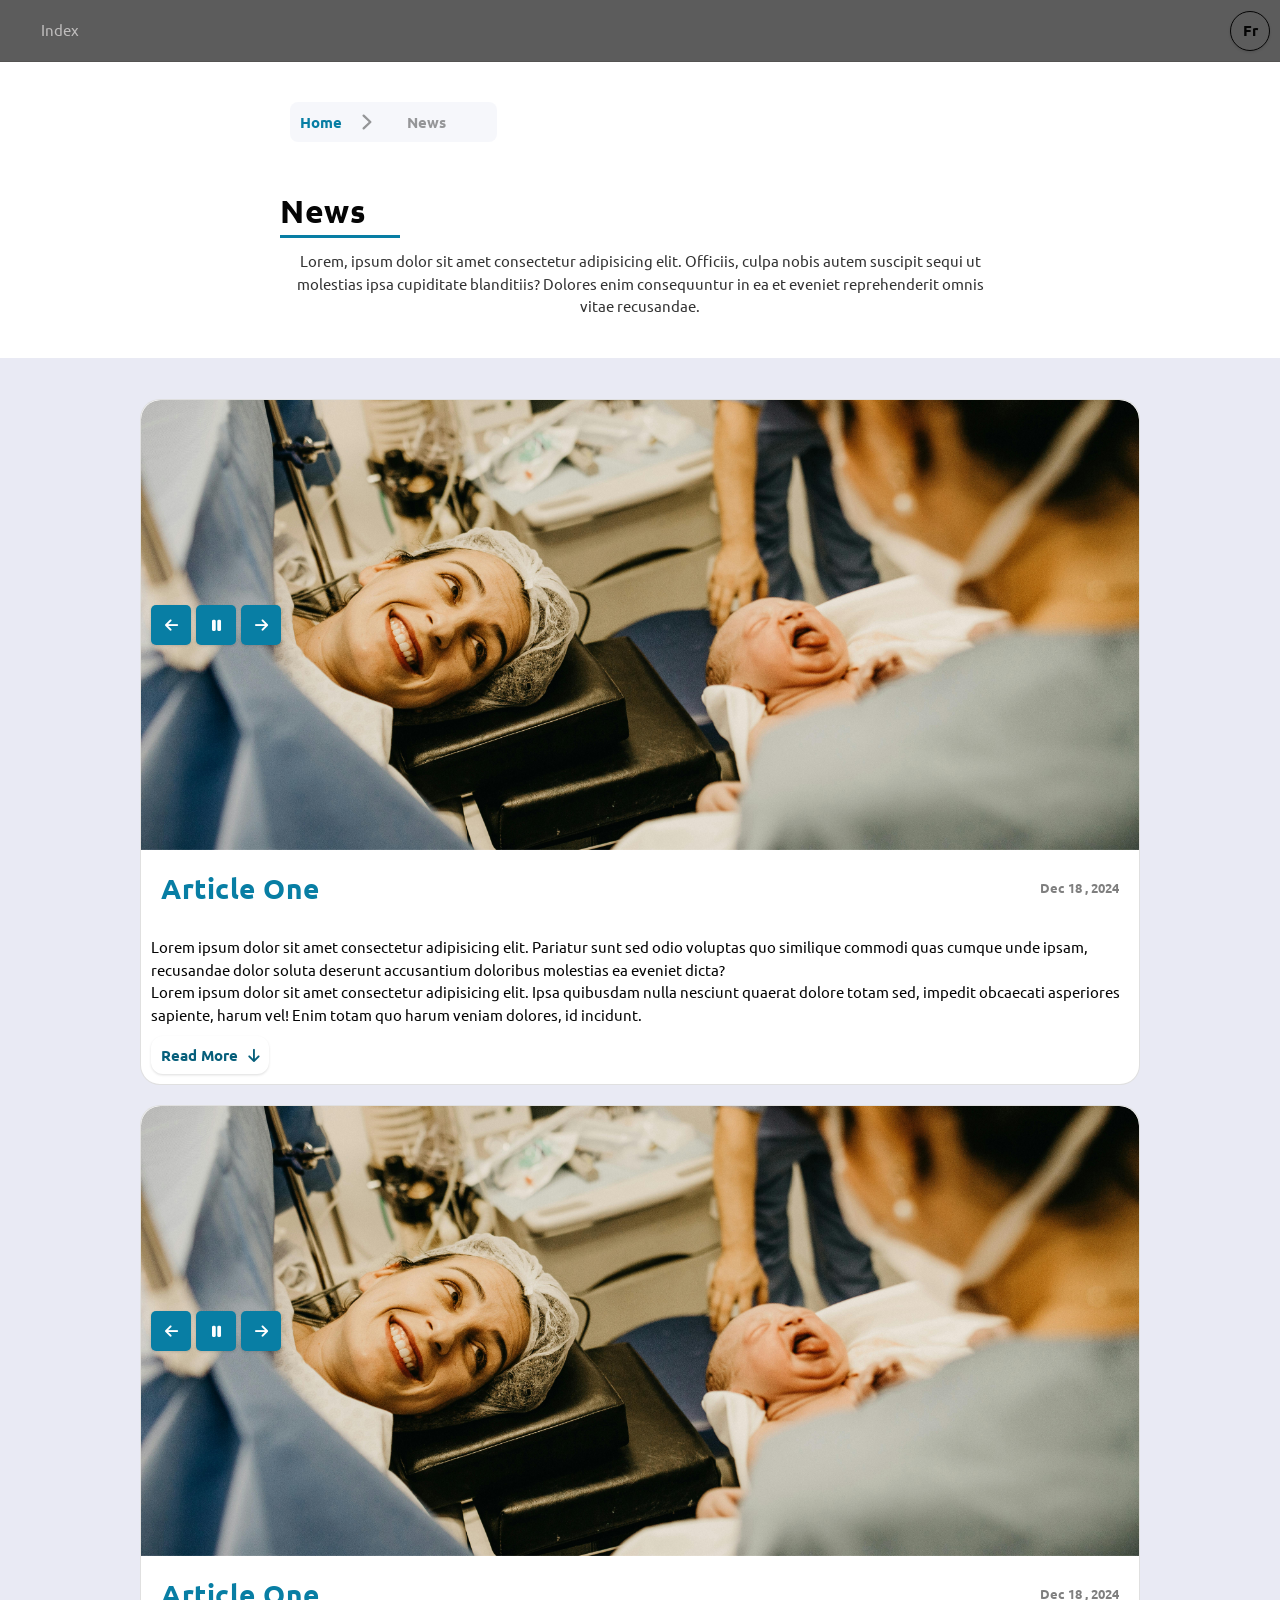
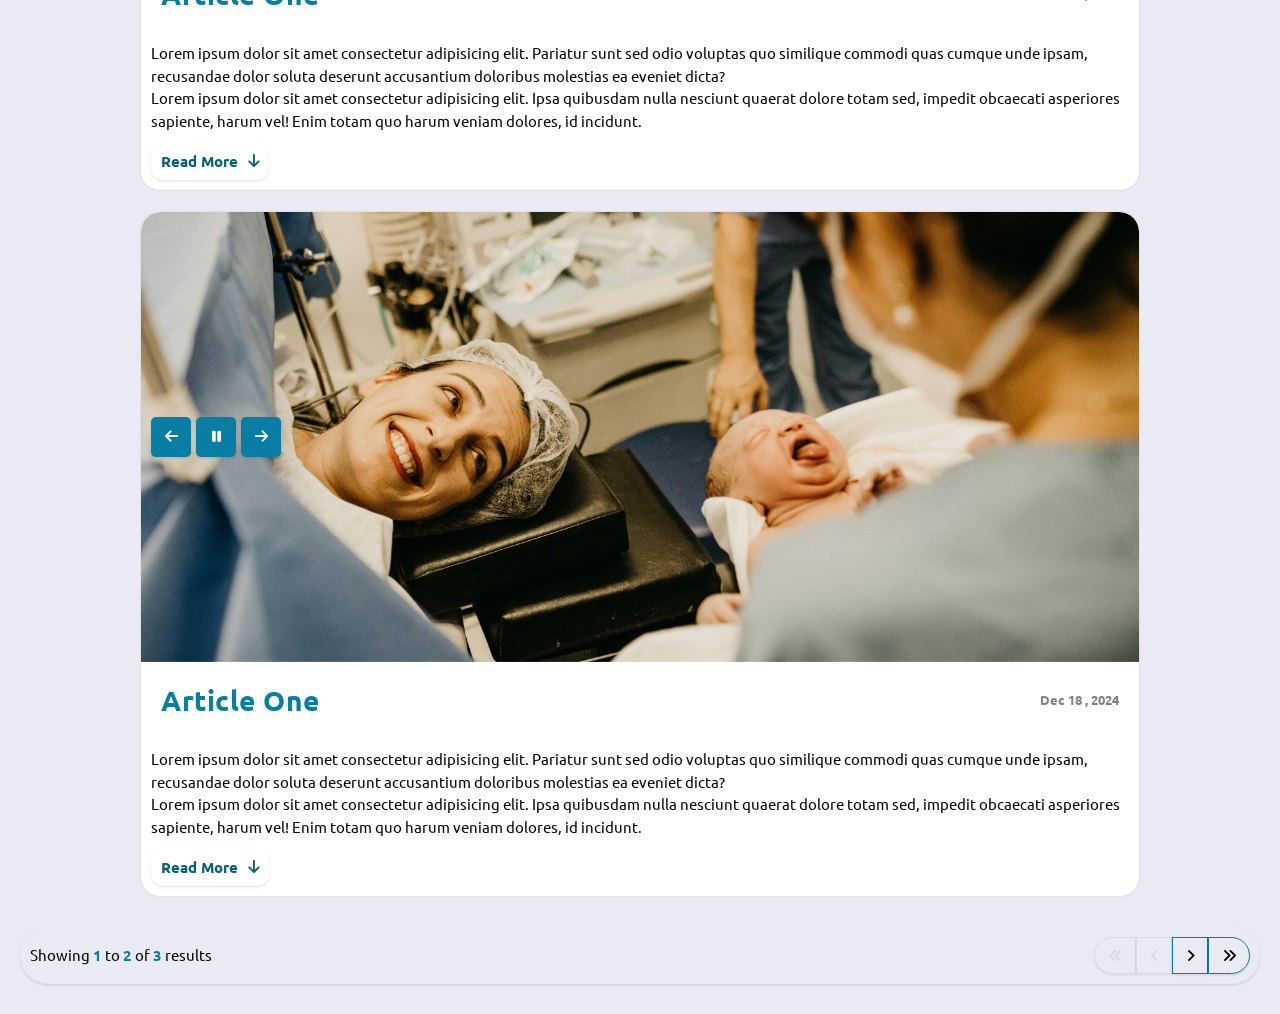
==== commit bd73a3fe: "commit commit" ====
--- a/news.html
+++ b/news.html
@@ -14,8 +14,8 @@
     <title>News | DashboardUi</title>
 
     <link rel="icon" type="image/icon" href="assets/images/logo.ico" />
-    <script type="module" crossorigin src="assets/main-06e8edaf.js"></script>
-    <link rel="stylesheet" href="assets/main-7b2ab8cd.css">
+    <script type="module" crossorigin src="assets/main-6b82adbd.js"></script>
+    <link rel="stylesheet" href="assets/main-6779dfe5.css">
   </head>
   <body>
     <header class="header">
--- a/assets/main-6779dfe5.css
+++ b/assets/main-6779dfe5.css
@@ -0,0 +1 @@
+@charset "UTF-8";@import"https://fonts.googleapis.com/css2?family=Ubuntu:wght@400;500;700&display=swap";:root{--clr-primary: #087EA4;--clr-secondary: #6366f1;--clr-danger: #dc2626;--clr-success: #22c55e;--clr-warning: #f59e0b;--clr-info: #3b82f6;--clr-accent: #ec4899;--clr-neutral: #9ca3af;--clr-bg-light: #E9EAF4;--clr-bg: #CED0D4;--clr-bg-dark: #6D6F73;--clr-font: #050505;--clr-light: #ffffff;--clr-dark: #000000;--clr-surface-0: var(--clr-bg-light);--clr-surface-1: #f6f7fb;--clr-surface-2: #ffffff;--clr-border: rgba(0, 0, 0, .12);--clr-muted: rgba(5, 5, 5, .65);--clr-muted-2: rgba(5, 5, 5, .45);--clr-primary-light: #1aa3c8;--clr-primary-dark: #065f7b;--clr-secondary-light: #818cf8;--clr-secondary-dark: #4338ca;--clr-danger-light: #f87171;--clr-danger-dark: #b91c1c;--clr-success-light: #4ade80;--clr-success-dark: #16a34a;--clr-warning-light: #fbbf24;--clr-warning-dark: #b45309;--clr-info-light: #60a5fa;--clr-info-dark: #1d4ed8;--clr-accent-light: #f472b6;--clr-accent-dark: #be185d;--clr-neutral-light: #d1d5db;--clr-neutral-dark: #4b5563;--gradient-primary: linear-gradient(135deg, var(--clr-primary), #0ea5e9);--gradient-secondary: linear-gradient(135deg, var(--clr-secondary), #4338ca);--gradient-success: linear-gradient(135deg, var(--clr-success), #16a34a);--gradient-danger: linear-gradient(135deg, var(--clr-danger), #b91c1c);--ff: "Ubuntu", sans-serif;--fs-base: 1.5rem;--lh: 1.5;--fs-xs: 1rem;--fs-sm: 1.25rem;--fs-md: 1.5rem;--fs-lg: 1.725rem;--fs-xl: 1.95rem;--fs-2xl: 2.25rem;--fs-3xl: 2.55rem;--fw-regular: 400;--fw-medium: 500;--fw-bold: 700;--space-0: 0;--space-1: .25rem;--space-2: .5rem;--space-3: .75rem;--space-4: 1rem;--space-5: 1.25rem;--space-6: 1.5rem;--space-7: 1.75rem;--space-8: 2rem;--space-9: 2.5rem;--space-10: 3rem;--container-max: 115.2rem;--gutter: var(--space-4);--br-xs: .25rem;--br-sm: .5rem;--br: .8rem;--br-lg: 1rem;--br-pill: 999rem;--border-width: .1rem;--border: var(--border-width) solid var(--clr-border);--shadow-sm: 0 .125rem .25rem rgba(0, 0, 0, .12);--shadow: rgba(0, 0, 0, .19) 0rem 1rem 2rem, rgba(0, 0, 0, .23) 0rem .6rem .6rem;--shadow-lg: 0 1rem 2rem rgba(0, 0, 0, .18);--ease: cubic-bezier(.2, .8, .2, 1);--dur-fast: .12s;--dur-base: .2s;--focus-ring: 0 0 0 .25rem rgba(8, 126, 164, .25);--btn-padding-y: .6rem;--btn-padding-x: 1rem;--input-padding-y: .6rem;--input-padding-x: .9rem;--z-dropdown: 1000;--z-modal: 1050;--z-toast: 1100}html{box-sizing:border-box;font-size:62.5%;scroll-behavior:smooth;overflow-y:auto;overflow-x:hidden}html:focus-within{scroll-behavior:smooth}*,*:before,*:after{box-sizing:inherit;margin:0;padding:0;font:inherit}::selection{background-color:var(--clr-bg-dark);color:var(--clr-light)}::-webkit-scrollbar{height:10px;width:10px}::-webkit-scrollbar-track{background:var(--clr-bg-light);border-radius:4px}::-webkit-scrollbar-thumb{background:var(--clr-bg);border-radius:4px}::-webkit-scrollbar-thumb:hover{background:var(--clr-bg-dark)}body{min-height:100vh;font-family:var(--ff);font-size:var(--fs-base);line-height:var(--lh);color:var(--clr-font);background-color:var(--clr-light);text-rendering:optimizeLegibility}.sr-only{position:absolute;width:1px;height:1px;padding:0;margin:-1px;overflow:hidden;clip:rect(0,0,0,0);border:0;z-index:-1}button,a,input,select,textarea,.card,.button,.badge,.alert,.navbar{transition:background-color var(--dur-base, .2s) var(--ease, ease),color var(--dur-base, .2s) var(--ease, ease),border-color var(--dur-base, .2s) var(--ease, ease),box-shadow var(--dur-base, .2s) var(--ease, ease),fill var(--dur-base, .2s) var(--ease, ease)}.no-theme-transition *{transition:none!important}@media (prefers-reduced-motion: reduce){button,a,input,select,textarea,.card,.button,.badge,.alert,.navbar{transition:none!important}}h1{font-family:var(--ff);font-weight:var(--fw-bold, 700);line-height:1.2;color:var(--clr-font);letter-spacing:.02em;font-size:var(--fs-h1)}@media (min-width: 36em){h1{font-size:2.4rem}}h2{font-family:var(--ff);font-weight:var(--fw-bold, 700);line-height:1.2;color:var(--clr-font);letter-spacing:.02em;font-size:var(--fs-h2)}@media (min-width: 36em){h2{font-size:2.1rem}}h3{font-family:var(--ff);font-weight:var(--fw-bold, 700);line-height:1.2;color:var(--clr-font);letter-spacing:.02em;font-size:var(--fs-h3)}@media (min-width: 36em){h3{font-size:1.9rem}}h4{font-family:var(--ff);font-weight:var(--fw-bold, 700);line-height:1.2;color:var(--clr-font);letter-spacing:.02em;font-size:var(--fs-h4, 1.8rem)}@media (min-width: 36em){h4{font-size:1.7rem}}h5{font-family:var(--ff);font-weight:var(--fw-bold, 700);line-height:1.2;color:var(--clr-font);letter-spacing:.02em;font-size:var(--fs-h5, 1.6rem)}@media (min-width: 36em){h5{font-size:1.5rem}}h6{font-family:var(--ff);font-weight:var(--fw-bold, 700);line-height:1.2;color:var(--clr-font);letter-spacing:.02em;font-size:var(--fs-h6, 1.4rem)}@media (min-width: 36em){h6{font-size:1.35rem}}p{font-size:var(--fs-base, 1rem);line-height:var(--lh);color:var(--clr-font)}.text-uppercase{text-transform:uppercase}html.rtl{direction:rtl}html.rtl code,html.rtl .combobox__group,html.rtl .pagination__links{direction:ltr}html.rtl .table{direction:rtl}html.rtl .table__container{direction:ltr}html.rtl .table__container>div{direction:rtl}html.rtl .table__filters__btn--reset{margin-left:unset;margin-right:auto}html.rtl .table thead{left:unset;right:0}html.rtl .table tr:last-of-type td:last-of-type{border-bottom-right-radius:unset;border-bottom-left-radius:.6rem}html.rtl .table tr th:first-child,html.rtl .table tr td:first-child{left:unset;right:0}html.rtl .table th,html.rtl .table td{text-align:right}html.rtl .form__container{direction:rtl}html.rtl .forms{direction:ltr}html.rtl .input__error{text-align:right}html.rtl .input__label{left:unset;right:1rem}html.rtl .input__span{right:unset;left:0}html.rtl .textarea__label{left:unset;right:1rem}html.rtl .nav--phone .nav__btn i{margin-left:unset;margin-right:auto}html.rtl .nav__btn .badge{right:unset;left:-1rem}html.rtl .nav .color__picker__menu{right:unset;left:1rem}html.rtl .nav .lang__menu{left:0}html.rtl .nav__items:nth-of-type(1){margin-right:unset;margin-left:auto}html.rtl .nav__items:nth-of-type(1) .nav__items--sub{right:0;left:unset}html.rtl .nav__items--sub{right:unset;left:0}html.rtl .footer>p{margin-left:unset;margin-right:auto}html.rtl .section h2:after{left:unset;right:0}html.rtl .nav--phone .nav__link{flex-direction:row-reverse}html.rtl .heading__title:after{left:unset;right:0}html.rtl .button--action{flex-direction:row-reverse}html.rtl .service__card,html.rtl .service__details,html.rtl .contact__us__card{direction:ltr}html.rtl .contact__us__instruction{direction:rtl}html.rtl .contact__us__instruction h3{padding-left:unset;padding-right:1.5rem}html.rtl .contact__us__instruction h3:before{left:unset;right:0}html.rtl .contact__us__instruction p{padding-left:unset;padding-right:1.5rem}html.rtl .footer h4:after{left:unset;right:0}html.rtl .footer__links a:hover{transform:translate(-.3rem)}html.rtl .footer__links a span{margin-right:unset;margin-left:1rem}html.rtl .footer__coordinate__icon{margin-right:unset;margin-left:1.5rem}html.emerald{--clr-primary: #10b981;--clr-primary-light: #34d399;--clr-primary-dark: #047857}html.gold{--clr-primary: #d4af37;--clr-primary-light: #f1d77a;--clr-primary-dark: #8a6b12}html.lime{--clr-primary: #84cc16;--clr-primary-light: #a3e635;--clr-primary-dark: #3f6212}html.ocean{--clr-primary: #087EA4;--clr-primary-light: #1aa3c8;--clr-primary-dark: #065f7b}html.rose{--clr-primary: #e11d48;--clr-primary-light: #fb7185;--clr-primary-dark: #9f1239}html.sky{--clr-primary: #0ea5e9;--clr-primary-light: #38bdf8;--clr-primary-dark: #0369a1}html.slate{--clr-primary: #334155;--clr-primary-light: #64748b;--clr-primary-dark: #0f172a}html.sunset{--clr-primary: #f97316;--clr-primary-light: #fb923c;--clr-primary-dark: #c2410c}html.violet{--clr-primary: #7c3aed;--clr-primary-light: #a78bfa;--clr-primary-dark: #5b21b6}:root{--anim-ease: var(--ease, cubic-bezier(.4, 0, .2, 1));--anim-fast: var(--dur-fast, .12s);--anim-base: var(--dur-base, .2s);--anim-slow: .5s}@keyframes fadeIn{0%{opacity:0}to{opacity:1}}@keyframes fadeUp{0%{opacity:0;transform:translateY(2rem)}to{opacity:1;transform:translateY(0)}}@keyframes fadeSlideLeft{0%{opacity:0;transform:translate(-3rem)}to{opacity:1;transform:translate(0)}}@keyframes fadeSlideRight{0%{opacity:0;transform:translate(3rem)}to{opacity:1;transform:translate(0)}}@keyframes heroReveal{0%{opacity:0;transform:translateY(3rem)}to{opacity:1;transform:translateY(0)}}@keyframes arrowFloat{0%{transform:translate(-50%)}50%{transform:translate(-50%,1rem)}to{transform:translate(-50%)}}@keyframes arrowPulse{0%{transform:translate(0)}50%{transform:translate(.6rem)}to{transform:translate(0)}}@keyframes scrollX{to{transform:translate(calc(-50% - .5rem))}}@keyframes scaleInCenter{0%{transform:translate(-50%,-50%) scale(1.06);opacity:0}to{transform:translate(-50%,-50%) scale(1);opacity:1}}@keyframes bgSlide{0%{transform:translate(-25%)}to{transform:translate(25%)}}@keyframes slideInLeft{0%{opacity:0;transform:translate(-100%)}to{opacity:1;transform:translate(0)}}@keyframes slideInRight{0%{opacity:0;transform:translate(100%)}to{opacity:1;transform:translate(0)}}@keyframes slideFromBottom{0%{opacity:0;transform:translateY(100%)}to{opacity:1;transform:translateY(0)}}@keyframes animateButtonIcon{0%,to{transform:translate(0)}50%{transform:translate(100%)}}@media (prefers-reduced-motion: reduce){*{animation-duration:.001ms!important;animation-iteration-count:1!important;transition-duration:.001ms!important;scroll-behavior:auto!important}}@keyframes animateLoadingCircle{0%{transform:scale(1)}50%{transform:scale(0);transform-origin:left}50.01%{transform:scale(0);transform-origin:right}to{transform:scale(1);transform-origin:right}}@keyframes loading{0%{transform:rotate(0)}to{transform:rotate(360deg)}}.badge{display:inline-flex;align-items:center;justify-content:center;padding:.15rem .75rem;border:.1rem solid var(--clr-success-dark);border-radius:.2rem;background-color:var(--clr-success);font-size:1.3rem;font-weight:var(--fw-bold, 700);color:var(--clr-dark);line-height:1;white-space:nowrap}.badge--danger{border-color:var(--clr-danger-dark);background-color:var(--clr-danger);color:var(--clr-light)}.badge--warning{border-color:var(--clr-warning-dark);background-color:var(--clr-warning);color:var(--clr-dark)}.button{position:relative;display:inline-flex;align-items:center;justify-content:space-between;gap:var(--space-4, 1rem);padding:var(--space-4, 1rem);font-size:var(--fs);line-height:var(--lh);border:var(--border);border-radius:var(--br);max-width:fit-content;max-height:fit-content;color:var(--button-color);background-color:var(--button-bg);border-color:var(--button-border);cursor:pointer;transition:background-color var(--dur-base, .2s) var(--ease, ease),border-color var(--dur-base, .2s) var(--ease, ease),color var(--dur-base, .2s) var(--ease, ease),transform var(--dur-fast, .12s) var(--ease, ease),box-shadow var(--dur-base, .2s) var(--ease, ease);box-shadow:var(--shadow-sm, rgba(27, 31, 35, .08) 0 .1rem 0)}.button:hover{background-color:var(--clr-bg-light);border-color:var(--clr-bg)}.button:active{transform:translateY(1px)}.button:focus-visible{outline:none;box-shadow:var(--focus-ring, 0 0 0 .25rem rgba(8, 126, 164, .25))}.button:focus:not(:focus-visible){box-shadow:var(--shadow-sm, rgba(27, 31, 35, .08) 0 .1rem 0)}.button:disabled,.button[aria-disabled=true]{opacity:.6;cursor:not-allowed;pointer-events:none}.button--primary{background-color:var(--clr-primary);border-color:var(--clr-primary-dark);color:var(--clr-light)}.button--primary:hover{background-color:var(--clr-primary-dark);border-color:var(--clr-primary)}.button--secondary{background-color:var(--clr-secondary);border-color:var(--clr-secondary-dark);color:var(--clr-light)}.button--secondary:hover{background-color:var(--clr-secondary-dark);border-color:var(--clr-secondary)}.button--success{background-color:var(--clr-success);border-color:var(--clr-success-dark);color:var(--clr-light)}.button--success:hover{background-color:var(--clr-success-dark);border-color:var(--clr-success)}.button--danger{background-color:var(--clr-danger);border-color:var(--clr-danger-dark);color:var(--clr-light)}.button--danger:hover{background-color:var(--clr-danger-dark);border-color:var(--clr-danger)}.button--info{background-color:var(--clr-info);border-color:var(--clr-info-dark);color:var(--clr-light)}.button--info:hover{background-color:var(--clr-info-dark);border-color:var(--clr-info)}.button--accent{background-color:var(--clr-accent);border-color:var(--clr-accent-dark);color:var(--clr-light)}.button--accent:hover{background-color:var(--clr-accent-dark);border-color:var(--clr-accent)}.button--warning{background-color:var(--clr-warning);border-color:var(--clr-warning-dark);color:var(--clr-dark)}.button--warning:hover{background-color:var(--clr-warning-dark);border-color:var(--clr-warning);color:var(--clr-light)}.button--neutral{background-color:var(--clr-neutral);border-color:var(--clr-neutral-dark);color:var(--clr-dark)}.button--neutral:hover{background-color:var(--clr-neutral-dark);border-color:var(--clr-neutral);color:var(--clr-light)}.button.w-full{max-width:unset;width:100%}.button.rounded{border-radius:50%;width:4rem;height:4rem;min-width:4rem;min-height:4rem;padding:0;justify-content:center}.button.rounded a{width:100%;height:100%;display:flex;justify-content:center;align-items:center}.button a{color:inherit}.button--action{position:relative;min-width:28rem;border:.4rem solid var(--clr-primary);background:transparent;-webkit-backdrop-filter:blur(1rem);backdrop-filter:blur(1rem);color:var(--clr-light);border-radius:8rem;cursor:pointer;overflow:hidden;font-size:1.8rem;display:flex;align-items:center;justify-content:center}.button--action:hover{background-color:transparent;border-color:var(--clr-primary)}.button--action:hover:after{transform:scaleX(1)}.button--action:after{content:"";position:absolute;top:0;right:0;bottom:0;left:0;background-color:var(--clr-primary);border-radius:8rem;z-index:-1;transform-origin:left;transform:scaleX(0);transition:transform var(--dur-base, .3s) var(--ease, ease)}a.button{text-decoration:none}input[type=checkbox]{position:absolute;opacity:0;width:1px;height:1px;overflow:hidden;clip:rect(0,0,0,0);white-space:nowrap}input[type=checkbox]+label{display:inline-flex;cursor:pointer;padding:var(--space-2, .5rem);align-items:center;gap:var(--space-4, 1rem);font-size:var(--fs);white-space:nowrap}input[type=checkbox]+label:before{content:"✔";border:var(--border);border-radius:var(--br);display:inline-flex;justify-content:center;align-items:center;width:3rem;height:3rem;color:transparent;transition:background-color var(--dur-base, .2s) var(--ease, ease),border-color var(--dur-base, .2s) var(--ease, ease),color var(--dur-base, .2s) var(--ease, ease),transform var(--dur-base, .2s) var(--ease, ease)}@media (min-width: 36em){input[type=checkbox]+label:before{width:2.8rem;height:2.8rem}}@media (min-width: 48em){input[type=checkbox]+label:before{width:2.5rem;height:2.5rem}}input[type=checkbox]+label:active:before{transform:scale(.92)}input[type=checkbox]:checked+label:before{background-color:var(--clr-primary);color:var(--clr-light);border-color:var(--clr-primary-dark)}input[type=checkbox]:focus-visible+label:before{box-shadow:var(--focus-ring, 0 0 0 .25rem rgba(8, 126, 164, .25))}input[type=checkbox]:disabled+label{cursor:not-allowed;opacity:.7}input[type=checkbox]:disabled+label:before{transform:none}input[type=checkbox]:checked:disabled+label:before{background-color:var(--clr-primary-light);border-color:var(--clr-primary-light);color:var(--clr-light)}@media (prefers-reduced-motion: reduce){input[type=checkbox]+label:before{transition:none!important}}.file__input__item{display:flex;margin-top:var(--space-4, 1rem);flex-direction:column;height:fit-content;align-items:center}.file__input__item.show-uri .button{border-bottom-right-radius:0;border-bottom-left-radius:0}.file__input__item.show-uri>.file__input__uri{display:flex}.file__input__group{position:relative;overflow:hidden;display:flex;align-items:center}.file__input__group input[type=file]{font-size:10rem;position:absolute;top:0;right:0;bottom:0;left:0;opacity:0;cursor:pointer}.file__input__group input[type=file]:focus-visible+.button{box-shadow:var(--focus-ring, 0 0 0 .25rem rgba(8, 126, 164, .25))}.file__input__group>.button{max-width:28rem;max-height:44.5px;width:28rem;height:44.5px}.file__input__group.icon_only>.button{width:auto;height:auto;max-width:none;max-height:none}.file__input__uri{display:none;align-items:center;padding:var(--space-2, .5rem);height:44.5px;width:28rem;font-size:1.2rem;background-color:var(--clr-bg-light);border:var(--border);border-radius:var(--br);border-top-left-radius:0;border-top-right-radius:0;white-space:nowrap;overflow:hidden;text-overflow:ellipsis}@media (prefers-reduced-motion: reduce){.file__input__group input[type=file]:focus-visible+.button{box-shadow:none!important}}.image__input__group{display:flex;justify-content:center;align-items:center;width:20rem;height:20rem;max-width:20rem;max-height:20rem;cursor:pointer;position:relative}.image__input__group input[type=file]{font-size:10rem;position:absolute;top:0;right:0;bottom:0;left:0;opacity:0;cursor:pointer}.image__input__group input[type=file]:focus-visible+.button{box-shadow:var(--focus-ring, 0 0 0 .25rem rgba(8, 126, 164, .25))}.image__input__group .button{position:relative;width:100%;height:100%;border:.3rem dashed var(--clr-primary);border-radius:2rem;display:flex;justify-content:center;align-items:center;transition:border-color var(--dur-base, .2s) var(--ease, ease),transform var(--dur-base, .2s) var(--ease, ease),box-shadow var(--dur-base, .2s) var(--ease, ease)}.image__input__group:hover .button{border-color:var(--clr-primary-dark);transform:scale(.99)}.image__input__group.profile-image{align-self:center}.image__input__group.profile-image .button{border-style:solid;border-width:.3rem;border-radius:50%;padding:0}.image__input__group.profile-image .image__input__placeholder{padding:0;border-radius:50%;object-fit:cover;width:100%;height:100%}.image__input__group.profile-image .image__input__button{top:-2rem;right:-1.5rem}.image__input__placeholder{padding:.5rem;width:98%;height:98%;object-fit:contain}.image__input__button{position:absolute;top:-3rem;right:-3rem;width:7rem;height:7rem;padding:1rem;object-fit:contain}@media (prefers-reduced-motion: reduce){.image__input__group .button{transition:none!important}}a:not([class]){color:var(--clr-primary);text-decoration:none!important;transition:color var(--dur-base, .2s) var(--ease, ease),text-decoration-color var(--dur-base, .2s) var(--ease, ease)}a:not([class]):hover,a:not([class]):focus{color:var(--clr-primary-dark);text-decoration:underline;text-decoration-thickness:.12em;text-underline-offset:.18em}a:not([class]):focus-visible{outline:none;box-shadow:var(--focus-ring, 0 0 0 .25rem rgba(8, 126, 164, .25));border-radius:.2rem}.input{font-family:inherit;width:100%;border:var(--border);border-radius:var(--br);outline:0;line-height:var(--lh);font-size:var(--fs);color:var(--clr-bg-dark);padding:1rem 3rem 1rem 1rem;background-color:transparent;-webkit-appearance:none;-moz-appearance:none;appearance:none;transition:border-color .2s}.input__item{display:flex;height:fit-content;flex-direction:column;align-items:flex-start;justify-content:center;margin-top:1rem;width:28rem}@media (min-width: 48em){.input__item{width:30rem}}.input__group{position:relative;width:28rem}@media (min-width: 48em){.input__group{width:30rem}}.input__label{position:absolute;top:50%;left:1rem;transform:translateY(-150%) scale(.9);display:block;transition:all .2s ease-in-out;background-color:var(--clr-light);padding:0 .5rem;font-size:var(--fs);color:var(--clr-primary)}.input__span{position:absolute;top:50%;right:0;transform:translateY(-50%);font-size:var(--fs);width:3rem;height:3rem;display:flex;align-items:center;justify-content:center;transition:all .2s ease-in-out;color:var(--clr-bg-dark);cursor:pointer}.input__error{font-size:1.3rem;color:var(--clr-danger);text-align:left;min-width:28rem;max-width:30rem;word-wrap:break-word;overflow-wrap:break-word}.input::placeholder{color:transparent}.input:placeholder-shown~.input__label{transform:translateY(-50%) scale(1);color:var(--clr-bg-dark)}.input:focus{background-color:transparent!important;outline:none}.input:focus,.input[aria-expanded=true]{border-color:var(--clr-primary)}.input:focus~.input__label,.input[aria-expanded=true]~.input__label{display:block;transform:translateY(-150%) scale(.9);color:var(--clr-primary);transition:.2s}.input:focus~.input__span,.input[aria-expanded=true]~.input__span{color:var(--clr-primary)}.input:required,.input:invalid{box-shadow:none}.input:-webkit-autofill,.input:-webkit-autofill:hover,.input:-webkit-autofill:focus,.input:-webkit-autofill:active{-webkit-text-fill-color:var(--clr-bg-dark);box-shadow:0 0 0 1000px transparent inset!important;transition:background-color 9999s ease-out 0s}.input:focus-visible{outline:none}ul,ol{list-style:none;margin:0;padding:0;font-size:var(--fs-list, 1.5rem);line-height:var(--lh, 1.5)}ul[role=list],ol[role=list]{list-style:none;margin:0;padding:0}progress[value]{appearance:none;-webkit-appearance:none;-moz-appearance:none;width:20rem;height:2rem;margin:0 1rem;border:.1rem solid var(--clr-bg);border-radius:var(--br);background:var(--clr-bg-light);box-shadow:var(--shadow, var(--div-shadow));overflow:hidden}progress[value]::-webkit-progress-bar{border-radius:var(--br);background:var(--clr-bg-light)}progress[value]::-webkit-progress-value{border-radius:var(--br);background:var(--clr-primary);transition:width var(--dur-base, .2s) var(--ease, ease)}progress[value]::-moz-progress-bar{border-radius:var(--br);background:var(--clr-primary);transition:width var(--dur-base, .2s) var(--ease, ease)}@media (prefers-reduced-motion: reduce){progress[value]::-webkit-progress-value,progress[value]::-moz-progress-bar{transition:none!important}}input[type=radio]{position:absolute;opacity:0;width:1px;height:1px;overflow:hidden;clip:rect(0,0,0,0);white-space:nowrap}input[type=radio]+label{display:inline-flex;align-items:center;cursor:pointer;padding:var(--space-2, .5rem);gap:var(--space-4, 1rem);font-size:var(--fs);white-space:nowrap}input[type=radio]+label:before{content:"✔";border:var(--border);border-radius:50%;display:inline-flex;justify-content:center;align-items:center;width:3rem;height:3rem;padding:.5rem;color:transparent;transition:background-color var(--dur-base, .2s) var(--ease, ease),border-color var(--dur-base, .2s) var(--ease, ease),color var(--dur-base, .2s) var(--ease, ease),transform var(--dur-base, .2s) var(--ease, ease)}@media (min-width: 36em){input[type=radio]+label:before{width:2.8rem;height:2.8rem}}@media (min-width: 48em){input[type=radio]+label:before{width:2.5rem;height:2.5rem}}input[type=radio]+label:active:before{transform:scale(.92)}input[type=radio]:checked+label:before{background-color:var(--clr-primary);color:var(--clr-light);border-color:var(--clr-primary-dark)}input[type=radio]:focus-visible+label:before{box-shadow:var(--focus-ring, 0 0 0 .25rem rgba(8, 126, 164, .25))}input[type=radio]:disabled+label{cursor:not-allowed;opacity:.7}input[type=radio]:disabled+label:before{transform:none}input[type=radio]:checked:disabled+label:before{background-color:var(--clr-primary-light);border-color:var(--clr-primary-light);color:var(--clr-light)}@media (prefers-reduced-motion: reduce){input[type=radio]+label:before{transition:none!important}}.select{position:relative;background-color:var(--clr-light);border-radius:var(--br);max-height:5rem;transition:background-color var(--dur-base, .2s) var(--ease, ease)}.select,.select *{margin:0;padding:0;position:relative}.select select{font-size:var(--fs);font-weight:400;max-width:100%;min-width:10rem;color:var(--clr-font);height:44.5px;padding:.8rem 2.8rem .8rem 1.6rem;border:var(--border);border-radius:var(--br);background-color:transparent;-webkit-appearance:none;-moz-appearance:none;appearance:none;outline:none;width:28rem;transition:border-color var(--dur-base, .2s) var(--ease, ease),box-shadow var(--dur-base, .2s) var(--ease, ease),background-color var(--dur-base, .2s) var(--ease, ease)}@media (min-width: 48em){.select select{width:30rem}}.select select:hover{background-color:var(--clr-bg-light)}.select select:focus{background-color:transparent!important;outline:none}.select select:focus-visible{border-color:var(--clr-primary);box-shadow:var(--focus-ring, 0 0 0 .25rem rgba(8, 126, 164, .25))}.select select:active{box-shadow:none}.select select:-webkit-autofill,.select select:-webkit-autofill:hover,.select select:-webkit-autofill:focus,.select select:-webkit-autofill:active{-webkit-text-fill-color:var(--clr-font);box-shadow:0 0 0 1000px transparent inset!important;transition:background-color 9999s ease-out 0s}.select select:autofill{box-shadow:0 0 0 1000px transparent inset}.select:after{content:"";position:absolute;top:50%;inset-inline-end:.8rem;width:0;height:0;margin-top:-.2rem;border-top:.7rem solid var(--clr-primary);border-right:.7rem solid transparent;border-left:.7rem solid transparent;pointer-events:none}.select:hover{background-color:var(--clr-bg-light)}.select__input{margin-top:1rem;display:flex;font-size:var(--fs);flex-direction:column}@media (min-width: 48em){.select__input>.input__error{max-width:60rem}}.select__group{display:flex;gap:1rem;align-items:center;flex-direction:column}@media (min-width: 48em){.select__group{flex-direction:row}}@media (prefers-reduced-motion: reduce){.select,.select select{transition:none!important}}.textarea{font-family:inherit;width:100%;border:var(--border);border-radius:var(--br);resize:none;outline:none;font-size:var(--fs);color:var(--clr-font);padding:1rem;background-color:transparent;-webkit-appearance:none;-moz-appearance:none;appearance:none;transition:border-color var(--dur-base, .2s) var(--ease, ease)}.textarea::placeholder{color:transparent}.textarea:required,.textarea:invalid{box-shadow:none}.textarea:focus{background-color:transparent!important;border-color:var(--clr-primary)}.textarea:placeholder-shown~.textarea__label{transform:translateY(0) scale(1)}.textarea:focus~.textarea__label,.textarea:not(:placeholder-shown)~.textarea__label{transform:translateY(-100%) scale(.9);color:var(--clr-primary)}.textarea__group{position:relative;margin-top:1rem;width:28rem;height:12rem}@media (min-width: 48em){.textarea__group{width:40rem}}.textarea__label{position:absolute;top:1rem;left:1rem;display:block;transition:transform var(--dur-base, .2s) var(--ease, ease),color var(--dur-base, .2s) var(--ease, ease);background-color:var(--clr-light);padding:0 1rem;font-size:var(--fs);color:var(--clr-bg-dark);pointer-events:none}.textarea:-webkit-autofill,.textarea:-webkit-autofill:hover,.textarea:-webkit-autofill:focus,.textarea:-webkit-autofill:active{-webkit-text-fill-color:var(--clr-font);box-shadow:0 0 0 1000px transparent inset!important;transition:background-color 9999s ease-out 0s}.textarea:autofill{box-shadow:0 0 0 1000px transparent inset}@media (prefers-reduced-motion: reduce){.textarea,.textarea__label{transition:none!important}}.header{position:sticky;top:0;z-index:10;display:none}@media (min-width: 75em){.header{display:block}}.container{display:flex;flex-direction:column;justify-content:flex-start;min-height:100vh;background-color:transparent;width:100vw}.container--fit{width:min(100% - var(--gutter, 1.25rem) * 2,120rem)}@media (min-width: 48em){.container{padding:0}}.container__heading{display:flex;align-items:center;justify-content:center;padding:3rem;background-color:var(--clr-light);border-bottom:.1rem solid var(--clr-bg-light)}.container__heading .heading{display:flex;flex-direction:column;max-width:120rem;background-color:inherit;justify-content:center;gap:1rem}.container__heading .heading__title{position:relative;margin-top:3rem;margin-bottom:1rem;font-size:2.2rem;line-height:1.2}@media (min-width: 48em){.container__heading .heading__title{font-size:3.2rem}}.container__heading .heading__title:after{position:absolute;content:"";left:0;bottom:-.75rem;width:12rem;height:3px;display:inline-block;background:var(--clr-primary)}.container__heading .heading p{max-width:90ch;font-size:var(--fs);color:#000c;text-align:center}.container__heading .heading__top{background-color:rgba(var(--clr-bg-light),.4);padding:1rem;border-radius:var(--br);display:flex;justify-content:space-between;flex-direction:column}@media (min-width: 48em){.container__heading .heading__top{flex-direction:row}}.container__heading .heading__bottom{display:flex;justify-content:space-between;flex-direction:column}@media (min-width: 48em){.container__heading .heading__bottom{flex-direction:row}}.column,.row{display:flex;flex:1;gap:var(--space-4, 1rem)}.column,.row{flex-direction:column}@media (min-width: 48em){.row{flex-direction:row;justify-content:space-evenly}}.center{display:flex;justify-content:center;align-items:center}.self-h-center{margin-inline:auto}.self-v-center{margin-block:auto}@media (min-width: 75em){section{scroll-margin-top:6.2rem}}.section{padding:6rem 0;border-bottom:1px solid #e3e3e3;background-color:var(--clr-bg-light);width:100%;min-height:100vh;margin-inline:auto}.section__title{margin-inline:auto}@media (min-width: 75em){.section__title{min-width:120rem}}.section__title h2{font-size:2.4rem;font-weight:700;padding:0;margin:0;line-height:1.2;letter-spacing:.05em;text-transform:uppercase;position:relative;display:flex;align-items:center;gap:1rem}.section__title h2:after{content:"";flex:0 0 12rem;height:.2rem;border-radius:40rem;background:var(--clr-primary);opacity:.9}.section__title p{color:#0006;margin:.5rem 0 0;font-size:1.6rem;font-weight:500;line-height:1.6}.section table{min-width:fit-content}@media (prefers-reduced-motion: reduce){.section__title h2:after{transition:none!important}}.sidebar{position:fixed;top:5.6rem;left:0;width:27rem;background-color:var(--clr-light);z-index:5;height:calc(100vh - 5.6rem);border:var(--border);border-left:0;transform:translate(-110%);transition:transform .5s ease-in-out;box-shadow:var(--div-shadow)}.sidebar a,.sidebar a:focus,.sidebar a:hover{text-decoration:none}.sidebar.open{transform:translate(0)}.sidebar__items{display:flex;flex-direction:column;border-bottom:var(--border);gap:.5rem;padding:.5rem}.sidebar__toggle__btn{width:4rem;height:4rem;background-color:var(--clr-light);cursor:pointer;align-items:center;justify-content:center}.sidebar__toggle__btn:hover span{color:var(--clr-primary-dark)}.sidebar__toggle__btn span{color:var(--clr-primary);display:flex;align-items:center;justify-content:center;width:3rem;height:3rem;transform-origin:center;transform:rotate(0);transition:transform .6s ease-in-out;font-size:2.5rem}.sidebar__toggle__btn.clicked>span{transform:rotate(360deg)}.sidebar__toggle__btn--phone{position:fixed;display:flex;top:1rem;left:1rem;border-radius:50%;z-index:5;margin-left:1rem;box-shadow:var(--div-shadow)}@media (min-width: 48em){.sidebar__toggle__btn--phone{display:none}}.sidebar__item{display:flex;height:5rem;justify-content:space-between;align-items:center;font-size:var(--fs);cursor:pointer;border-radius:var(--br);color:var(--clr-font);transition:background-color .25s ease}.sidebar__item:hover{background-color:var(--clr-bg-light)}.sidebar__item:hover a{color:var(--clr-font)}.sidebar__item.active{background-color:var(--clr-primary);color:var(--clr-light)}.sidebar__item.active a{color:var(--clr-light)}.sidebar__item a{padding:0 1rem;height:100%;width:100%;display:flex;text-decoration:none;align-items:center;justify-content:space-between;color:inherit}.sidebar__item span:first-of-type{margin-left:auto;margin-right:1rem}.sidebar__item--dropdown{display:flex;flex-direction:column;height:unset;max-height:5rem;overflow:hidden;transition:max-height .5s ease-out}.sidebar__item--dropdown.clicked{border:var(--border);border-radius:var(--br);max-height:100vh}.sidebar__item--dropdown.clicked .caret{color:var(--clr-primary);transform:rotate(180deg) translateY(-3px)}.sidebar__item--dropdown .caret{transition:all .3s ease-in-out}.sidebar__btn--dropdown{min-height:5rem;display:flex;justify-content:space-between;align-items:center;width:100%;padding:0 1rem}.sidebar__items--sub{display:flex;flex-direction:column;width:100%;height:fit-content}.sidebar__items--sub li{position:relative;padding:.5rem 1rem;height:5rem;min-height:5rem;width:100%;display:flex;justify-content:space-between;align-items:center;border:var(--border)}.sidebar__items--sub li:not(:last-child){border-bottom:unset}.sidebar__items--sub li:not(:first-child){border-top:unset}.sidebar__items--sub li:before{position:absolute;inset:0 auto 0 0;content:"";width:1rem;background-color:var(--clr-primary);transform:scaleX(0);transform-origin:left;transition:transform .3s ease-in-out}.sidebar__items--sub li:hover,.sidebar__items--sub li.active{background-color:var(--clr-bg-light)}.sidebar__items--sub li:hover:before,.sidebar__items--sub li.active:before{transform:scaleX(1)}.sidebar__items--sub li a{width:100%;height:100%;display:flex;color:var(--clr-font);justify-content:space-around;align-items:center}.sidebar__items--sub li a:focus{text-decoration:none}.footer{width:100%;display:flex;flex-direction:column;align-items:center;background-color:var(--clr-dark, #050505)}.footer h4{color:var(--clr-light);font-size:1.7rem;font-weight:600;margin-bottom:2.5rem;position:relative}.footer h4:after{content:"";position:absolute;left:0;bottom:-.8rem;width:3rem;height:.2rem;background-color:var(--clr-primary);border-radius:.2rem}.footer a{text-decoration:none!important}.footer__top{background-color:inherit;display:flex;justify-content:space-between;gap:1rem;align-items:flex-start;padding:3rem;flex-direction:column}@media (min-width: 75em){.footer__top{flex-direction:row}}.footer__top__left,.footer__top__right{display:flex;flex-direction:column}.footer__links{display:flex;justify-content:space-between;gap:1rem;align-items:flex-start;flex-direction:column}@media (min-width: 48em){.footer__links{flex-direction:row;flex-wrap:wrap}}.footer__links a{color:var(--clr-light);display:flex;align-items:center;font-size:1.5rem;width:28rem;transition:transform var(--dur-base, .2s) var(--ease, ease),color var(--dur-base, .2s) var(--ease, ease)}.footer__links a:hover{transform:translate(.3rem)}.footer__links a span{margin-right:1rem;font-size:2.5rem;font-weight:500;line-height:2rem;color:var(--clr-primary)}.footer__links a:focus-visible{outline:none;box-shadow:var(--focus-ring, 0 0 0 .25rem rgba(8, 126, 164, .25));border-radius:.2rem}.footer__coordinate{display:flex;align-items:flex-start;margin-bottom:2rem;width:28rem}.footer__coordinate p{font-size:var(--fs);color:var(--clr-light);line-height:1.5}.footer__coordinate__icon{width:4rem;height:4rem;background-color:color-mix(in srgb,var(--clr-primary) 25%,transparent);border-radius:50%;display:flex;align-items:center;justify-content:center;margin-right:1.5rem;flex-shrink:0}.footer__coordinate__icon i{color:var(--clr-primary);font-size:1.6rem}.footer__coordinates{display:flex;flex-direction:column}.footer__bottom{padding:1rem;width:100%;display:flex;justify-content:space-around;align-items:center;margin-top:5rem;background-color:var(--clr-footer-bottom, #121212);border-top:.1rem solid var(--clr-bg-dark);flex-direction:column}@media (min-width: 75em){.footer__bottom{flex-direction:row;align-items:flex-start}}.footer__bottom__right{display:flex;gap:1rem;align-items:center;color:var(--clr-bg-light)}.footer__bottom__right p{text-align:center}.footer__bottom__right>a{display:flex;width:6rem;height:6rem;border-radius:50%}.footer__bottom__right>a img{width:100%;height:100%;object-fit:contain}.footer__bottom__left{display:flex;flex-direction:column;gap:1rem}.footer__bottom__left h4{margin-inline:auto}.footer__bottom__left>.row{flex-direction:row}.footer__bottom__left a{font-size:1.4rem;color:var(--clr-bg-light);transition:color var(--dur-base, .2s) var(--ease, ease)}.footer__bottom__left a:hover{color:var(--clr-light)}.footer__bottom__left a:focus-visible{outline:none;box-shadow:var(--focus-ring, 0 0 0 .25rem rgba(8, 126, 164, .25));border-radius:.2rem}.footer__bottom__left h4 a{color:var(--clr-primary);text-transform:uppercase;line-height:2}.footer .button--action{display:flex;align-items:center;justify-content:space-between;color:var(--clr-primary);transition:color var(--dur-base, .2s) var(--ease, ease)}.footer .button--action:hover{color:var(--clr-light)}.footer .button--action:hover i{color:var(--clr-light);transform:translate(.5rem)}.footer .button--action i{font-size:1.8rem;margin-right:2rem;color:var(--clr-primary);animation:arrowPulse 1.2s ease-in-out infinite;transition:transform var(--dur-base, .2s) var(--ease, ease),color var(--dur-base, .2s) var(--ease, ease);will-change:transform}.socials{display:flex;justify-content:center;align-items:center;gap:1rem;max-width:fit-content}.socials>li{width:4.5rem;height:4.5rem;display:flex;justify-content:center;align-items:center;border-radius:50%;transform:translateY(0);background-color:#ffffff1a;transition:transform var(--dur-base, .2s) var(--ease, ease),background-color var(--dur-base, .2s) var(--ease, ease);cursor:pointer}.socials>li>a{display:flex;width:100%;height:100%;justify-content:center;align-items:center;text-decoration:none;color:var(--clr-light)}.socials>li>a i{width:1.9rem;height:1.9rem;display:flex;justify-content:center;align-items:center;font-size:1.9rem}.socials>li:hover{transform:translateY(-.2rem);background-color:var(--clr-primary)}.socials>li:hover a{color:var(--clr-light)}@media (prefers-reduced-motion: reduce){.footer .button--action i{animation:none!important}.footer__links a,.socials>li,.footer .button--action{transition:none!important}}.grid{--gap: 1.25rem;--cols: 2;--left: 50%;--divider: 10px;background-color:var(--clr-bg-light);border:var(--border);border-radius:var(--br);width:95%;min-width:0;margin-inline:auto;display:flex;flex-wrap:wrap;gap:var(--gap);align-items:center;flex-direction:column;box-shadow:4px 5px 11px -4px #000000bf inset;-webkit-box-shadow:4px 5px 11px -4px rgba(0,0,0,.75) inset;-moz-box-shadow:4px 5px 11px -4px rgba(0,0,0,.75) inset}@media (min-width: 48em){.grid{align-items:flex-start;flex-direction:row}}.grid:not(:has(.grid__divider)) .grid__slot{width:100%;min-width:0}@media (min-width: 48em){.grid:not(:has(.grid__divider)) .grid__slot{flex:0 0 calc((100% - var(--gap) * (var(--cols) - 1)) / var(--cols));max-width:calc((100% - var(--gap) * (var(--cols) - 1)) / var(--cols))}}.grid:has(.grid__divider){flex-wrap:nowrap;gap:0;align-items:stretch}@media (max-width: 48em){.grid:has(.grid__divider){flex-direction:column}}.grid:has(.grid__divider) .grid__slot:first-of-type{flex:0 0 var(--left);min-width:0}.grid:has(.grid__divider) .grid__divider{flex:0 0 var(--divider)}.grid:has(.grid__divider) .grid__slot:last-of-type{flex:1 1 auto;min-width:0}.grid__slot{min-width:0;width:100%;overflow-x:auto;overflow-y:visible;-webkit-overflow-scrolling:touch;scrollbar-gutter:auto;padding-bottom:.25rem}@media (min-width: 48em){.grid__slot{flex-direction:column;scrollbar-gutter:stable both-edges}}.grid__slot .table__container{min-width:0}.grid__slot .table{width:max-content;min-width:100%}.grid__divider{cursor:col-resize;-webkit-user-select:none;user-select:none;touch-action:none;position:relative;width:1.5rem;border:var(--border);border-top:unset;border-bottom:unset;background:var(--clr-light);box-shadow:var(--div-shadow)}@media (max-width: 48em){.grid__divider{display:none}}.grid.is-dragging{cursor:col-resize}.grid.is-dragging .grid__slot{pointer-events:none}.nav{height:6.2rem;display:flex;padding:0 1rem;justify-content:space-between;align-items:center;gap:1rem;background-color:#5c5c5c;border-bottom:.1rem solid #545352;transition:background-color var(--dur-base, .2s) var(--ease, ease),border-color var(--dur-base, .2s) var(--ease, ease),box-shadow var(--dur-base, .2s) var(--ease, ease)}.nav a,.nav a:focus,.nav a:hover{text-decoration:none!important}.nav.transparent{background-color:transparent;box-shadow:unset}.nav__logo{border-radius:50%;width:5rem;height:5rem;display:flex;align-items:center;justify-content:center}.nav__logo:focus-visible{outline:none;box-shadow:var(--focus-ring, 0 0 0 .25rem rgba(8, 126, 164, .25))}.nav__logo:focus:not(:focus-visible){box-shadow:none}.nav__logo img{width:100%;height:100%;object-fit:contain}.nav__addons{height:100%;display:flex;padding:0 1rem;justify-content:center;align-items:center;gap:.5rem}.nav__addons .menu__btn{transform:rotate(0);transition:transform var(--dur-base, .6s) var(--ease, ease)}.nav__addons .menu__btn.clicked{transform:rotate(360deg)}.nav__addons i{font-size:2rem}.nav__addons img{width:5.5rem;height:5.5rem;object-fit:contain;border-radius:50%}.nav__items{display:flex;gap:1rem}.nav__items:first-of-type{margin-right:auto}.nav__items:first-of-type .nav__items--sub{right:unset;left:0}.nav__items--sub{position:absolute;top:6.3rem;right:0;background-color:var(--clr-light);display:none;flex-direction:column;width:25rem;z-index:5;border-radius:var(--br);box-shadow:var(--div-shadow);max-height:30rem;overflow-y:auto;transform:translateY(.6rem);opacity:0;pointer-events:none;transition:transform var(--dur-base, .2s) var(--ease, ease),opacity var(--dur-base, .2s) var(--ease, ease)}.nav__items--sub li{padding:.5rem 1rem;height:5rem;min-height:5rem;width:100%;display:flex;justify-content:space-between;align-items:center}.nav__items--sub li:first-child{border-top-left-radius:var(--br);border-top-right-radius:var(--br)}.nav__items--sub li:last-child{border-bottom-left-radius:var(--br);border-bottom-right-radius:var(--br)}.nav__items--sub li:hover{background-color:var(--clr-bg-light)}.nav__items--sub li a{width:100%;height:100%;display:flex;color:var(--clr-font);justify-content:space-around;align-items:center}.nav__items--sub li a:focus-visible{outline:none;box-shadow:var(--focus-ring, 0 0 0 .25rem rgba(8, 126, 164, .25));border-radius:.4rem}.nav__items--sub li a:focus:not(:focus-visible){box-shadow:none}.nav__btn.clicked+.nav__items--sub{opacity:1;transform:translateY(0);pointer-events:auto}.nav__item{position:relative;display:flex;align-items:center;gap:2rem;height:6rem;min-width:10rem;font-size:var(--fs);color:#bfbdbd;cursor:pointer}.nav__item:after{content:"";position:absolute;left:0;bottom:-.2rem;width:100%;height:.3rem;background-color:var(--clr-primary);transform-origin:left;transform:scaleX(0);transition:transform var(--dur-base, .2s) var(--ease, ease)}.nav__item .badge{position:absolute;top:-.5rem;right:-1rem;border-radius:var(--br);z-index:1}.nav__item:hover:after,.nav__item:focus:after,.nav__item.active:after{transform:scaleX(1)}.nav__link{text-decoration:none;width:100%;height:100%;display:flex;padding:0 1rem;align-items:center;gap:2rem;justify-content:center;text-align:center;border-radius:var(--br);color:#bfbdbd}.nav__link:focus-visible{outline:none;box-shadow:var(--focus-ring, 0 0 0 .25rem rgba(8, 126, 164, .25))}.nav__link:focus:not(:focus-visible){box-shadow:none}.nav__btn{position:relative;display:inline-flex;cursor:pointer;outline:transparent;height:100%;padding:0 1rem;background-color:inherit;width:100%;align-items:center;font-size:var(--fs);gap:2rem;color:#bfbdbd}.nav__btn:after{content:"";position:absolute;left:0;bottom:-.2rem;width:100%;height:.3rem;background-color:var(--clr-primary);transform-origin:left;transform:scaleX(0);transition:transform var(--dur-base, .2s) var(--ease, ease)}.nav__btn img{width:4.5rem;height:4.5rem;object-fit:cover;border-radius:50%}.nav__btn:hover:after,.nav__btn:focus:after,.nav__btn.clicked:after{transform:scaleX(1)}.nav__btn.clicked+.nav__items--sub{display:flex}@media (prefers-reduced-motion: reduce){.nav,.nav__items--sub,.nav__item:after,.nav__btn:after,.nav__addons .menu__btn{transition:none!important}}.nav__humb{position:fixed;top:1.25rem;right:1rem;width:4.5rem;height:4.5rem;max-width:4.5rem;max-height:4.5rem;border:var(--border);border-radius:50%;border-color:#bfbdbd;margin-right:1rem;z-index:10;background-color:transparent;cursor:pointer;box-shadow:var(--div-shadow);-webkit-backdrop-filter:blur(1rem);backdrop-filter:blur(1rem);transition:background-color .3s ease-in-out,border-color .3s ease-in-out,box-shadow .3s ease-in-out}.nav__humb:hover{background-color:transparent}.nav__humb:focus-visible{outline:none;box-shadow:var(--focus-ring, 0 0 0 .25rem rgba(8, 126, 164, .25))}.nav__humb:focus:not(:focus-visible){box-shadow:var(--div-shadow)}@media (min-width: 75em){.nav__humb{display:none}}.nav__humb span{position:absolute;top:0;right:0;bottom:0;left:0;margin:auto;width:3.3rem;height:.3rem;background-color:#bfbdbd;border-radius:40rem;transform-origin:center;transition:transform .3s ease-in-out}.nav__humb span:first-of-type{transform:rotate(0)}.nav__humb span:nth-of-type(2){transform:rotate(90deg);transition-delay:.3s}.nav__humb.open span:first-of-type{transform:rotate(45deg)}.nav__humb.open span:nth-of-type(2){transform:rotate(135deg)}.nav--phone{position:fixed;top:0;right:0;margin-top:7rem;width:28rem;padding:1rem;z-index:5;background-color:var(--clr-bg-light);display:flex;justify-content:flex-start;gap:1rem;flex-direction:column;transform:translate(100%);transition:transform .3s ease-in-out;border-bottom-left-radius:var(--br);border-top-left-radius:var(--br);box-shadow:var(--div-shadow);height:calc(100vh - 8rem);overflow-y:auto}.nav--phone a,.nav--phone a:focus,.nav--phone a:hover{text-decoration:none}.nav--phone.open{transform:translate(0)}@media (min-width: 75em){.nav--phone{display:none}}.nav--phone .nav__items{flex-direction:column;gap:0;width:100%}.nav--phone .nav__items--sub{position:unset;display:flex;width:100%;background-color:var(--clr-bg-light);border-radius:unset;max-height:unset;z-index:unset;overflow:unset;box-shadow:unset}.nav--phone .nav__items--sub:after{content:"";position:absolute;left:0;top:-.2rem;width:100%;height:.3rem;background-color:var(--clr-primary);transform-origin:left;transform:scaleX(0);transition:transform .3s ease-in-out}.nav--phone .nav__items--sub li{padding:.5rem 1rem;height:5rem;width:100%;display:flex;justify-content:space-between;align-items:center;border-top:var(--border)}.nav--phone .nav__items--sub li:first-of-type{border-top:unset}.nav--phone .nav__items--sub li:hover a{color:var(--clr-primary)}.nav--phone .nav__items--sub li a{width:100%;height:100%;display:flex;color:var(--clr-font);justify-content:space-around;align-items:center}.nav--phone .nav__items--sub li a:focus-visible{outline:none;box-shadow:var(--focus-ring, 0 0 0 .25rem rgba(8, 126, 164, .25));border-radius:.4rem}.nav--phone .nav__items--sub li a:focus:not(:focus-visible){box-shadow:none}.nav--phone .nav__item{height:fit-content;display:flex;min-height:6rem;justify-content:space-between;align-items:center;border-radius:unset;width:100%;transition:color .3s ease-in-out}.nav--phone .nav__item:hover .nav__link,.nav--phone .nav__item.active .nav__link{color:var(--clr-primary)}.nav--phone .nav__item:not(:last-child){border-bottom:unset}.nav--phone .nav__item--dropDown{flex-direction:column;gap:unset;max-height:6rem;overflow:hidden;transition:max-height .3s ease-in-out}.nav--phone .nav__item--dropDown:after{height:0;width:0}.nav--phone .nav__item--dropDown.clicked{max-height:fit-content}.nav--phone .nav__item--dropDown.clicked .nav__btn{color:var(--clr-primary)}.nav--phone .nav__item--dropDown.clicked .nav__items--sub{border:var(--border)}.nav--phone .nav__item--dropDown.clicked .nav__items--sub:after{transform:scaleX(1)}.nav--phone .nav__link{width:100%;font-size:var(--fs);justify-content:space-between}.nav--phone .nav__link:focus-visible{outline:none;box-shadow:var(--focus-ring, 0 0 0 .25rem rgba(8, 126, 164, .25));border-radius:.4rem}.nav--phone .nav__link:focus:not(:focus-visible){box-shadow:none}.nav--phone .nav__btn{justify-content:space-between;border:unset;gap:.2rem;border-radius:unset;min-height:6rem}.nav--phone .nav__btn:hover{color:var(--clr-primary)}.nav--phone .nav__btn:hover+.nav__items--sub:after{transform:scaleX(1)}.nav--phone .nav__btn:after{transform:scale(0);height:0;width:0}.nav--phone .nav__btn i{margin-left:auto}.nav--phone .nav__btn .badge{position:unset}.nav--phone .nav__btn:focus-visible{outline:none;box-shadow:var(--focus-ring, 0 0 0 .25rem rgba(8, 126, 164, .25));border-radius:.4rem}.nav--phone .nav__btn:focus:not(:focus-visible){box-shadow:none}.nav--phone .lang__btn{max-width:unset;width:100%;border-radius:unset;background-color:var(--clr-primary);color:var(--clr-light)}.nav--phone .lang__btn:hover{background-color:var(--clr-primary)}.nav--phone .lang__btn img{display:block}.nav--phone .lang__btn.open{border-radius:unset}.nav--phone .lang__menu__item:hover:first-of-type,.nav--phone .lang__menu__item:hover:last-of-type{border-radius:unset}.nav--phone .lang{width:100%;justify-content:space-between;height:4.5rem;border-radius:unset}.nav--phone .lang__menu{position:relative;width:100%;top:unset;inset-inline-start:unset;inset-inline-end:unset;border-radius:unset;border:var(--border);box-shadow:unset}.nav--phone .color__picker__btn{max-width:unset;width:100%;border-radius:unset;background-color:var(--clr-primary-light);color:var(--clr-light)}.nav--phone .color__picker__btn:hover{background-color:var(--clr-primary-dark)}.nav--phone .color__picker__btn .color p{display:block;color:var(--clr-light)}.nav--phone .color__picker__btn .color span{border:var(--border);border-color:var(--clr-light)}.nav--phone .color__picker__btn.open{border-radius:unset}.nav--phone .color__picker__menu__item:hover:first-of-type,.nav--phone .color__picker__menu__item:hover:last-of-type{border-radius:unset}.nav--phone .color{width:100%;justify-content:space-between;height:4.5rem;border-radius:unset}.nav--phone .color__picker__menu{position:relative;width:100%;top:unset;left:unset;right:unset;border-radius:unset;border:var(--border);box-shadow:unset}.nav--phone .nav__link,.nav--phone .nav__btn,.nav--phone .nav__item{color:var(--clr-font)}@media (prefers-reduced-motion: reduce){.nav__humb,.nav__humb span,.nav--phone,.nav--phone .nav__item,.nav--phone .nav__item--dropDown,.nav--phone .nav__items--sub:after{transition:none!important}}.accordion{display:flex;flex-direction:column;gap:var(--space-3, .75rem);margin-inline:var(--space-2, .5rem)}.accordion__panel{width:100%;background-color:var(--clr-light);border:var(--border);border-radius:var(--br);box-shadow:var(--shadow-sm, 0 0 0 rgba(0, 0, 0, 0));overflow:hidden;transition:box-shadow var(--dur-base, .2s) var(--ease, ease),border-color var(--dur-base, .2s) var(--ease, ease)}.accordion__panel:not(:first-child){margin-top:var(--space-2, .5rem)}.accordion__panel.open{box-shadow:var(--shadow, var(--shadow-sm))}.accordion__panel.open .accordion__header{border-bottom:var(--border);border-bottom-left-radius:0;border-bottom-right-radius:0}.accordion__panel.open .accordion__content{max-height:30rem;padding:var(--space-4, 1rem);overflow-y:auto}.accordion__panel.open .accordion__trigger span:nth-of-type(1){transform:rotate(45deg)}.accordion__panel.open .accordion__trigger span:nth-of-type(2){transform:rotate(135deg)}.accordion__header{display:flex;align-items:center;justify-content:space-between;padding:var(--space-3, .75rem) var(--space-4, 1rem);gap:var(--space-4, 1rem);font-size:var(--fs-base, 1rem);font-weight:var(--fw-medium, 500);color:var(--clr-font);background-color:var(--clr-bg-light);cursor:pointer;border-radius:var(--br);transition:background-color var(--dur-base, .2s) var(--ease, ease),color var(--dur-base, .2s) var(--ease, ease),border-color var(--dur-base, .2s) var(--ease, ease)}.accordion__header:hover{background-color:var(--clr-surface-1, var(--clr-bg-light))}.accordion__header:focus-visible{outline:none;box-shadow:var(--focus-ring, 0 0 0 .25rem rgba(8, 126, 164, .25))}.accordion__header__details{display:flex;gap:var(--space-3, .75rem);align-items:center;justify-content:center;min-width:0}.accordion__trigger{width:3.6rem;height:3.6rem;position:relative;border-radius:50%;cursor:pointer;background:var(--clr-surface-2, var(--clr-light));border:var(--border);transition:background-color var(--dur-base, .2s) var(--ease, ease),border-color var(--dur-base, .2s) var(--ease, ease)}.accordion__trigger:hover{background:var(--clr-bg-light)}.accordion__trigger span{position:absolute;top:0;right:0;bottom:0;left:0;margin:auto;width:.2rem;height:1.8rem;background-color:var(--clr-primary);border-radius:40rem;transition:transform var(--dur-base, .2s) var(--ease, ease);transform-origin:center}.accordion__trigger span:nth-of-type(1){transform:rotate(0)}.accordion__trigger span:nth-of-type(2){transform:rotate(90deg)}.accordion__content{display:flex;flex-direction:column;align-items:stretch;justify-content:flex-start;gap:var(--space-4, 1rem);background-color:var(--clr-light);max-height:0;padding:0;overflow:hidden;transition:max-height .5s var(--ease, ease),padding var(--dur-base, .2s) var(--ease, ease)}.accordion__content>*{margin:0}.dialog{display:none;position:fixed;top:50%;left:50%;z-index:var(--z-modal, 1050);transform:translate(-50%,-50%) scale(.98);opacity:0;will-change:transform,opacity;flex-direction:column;min-width:27rem;width:min(95vw,56rem);padding:var(--space-2, .5rem);font-family:var(--ff);background-color:var(--clr-light);border:var(--border);border-radius:var(--br);box-shadow:var(--shadow, var(--div-shadow))}@media (min-width: 48em){.dialog{width:auto}}.dialog.open{display:flex;animation:scaleInCenter var(--anim-slow, .5s) var(--anim-ease, ease) forwards;opacity:1;transform:translate(-50%,-50%) scale(1)}.dialog__header{padding:var(--space-4, 1rem) var(--space-3, .75rem);font-size:var(--fs-base, 1rem);font-weight:var(--fw-medium, 500);border-bottom:var(--border)}.dialog__body{display:flex;align-items:center;justify-content:center;padding:var(--space-4, 1rem) var(--space-3, .75rem);border-bottom:var(--border);font-size:var(--fs-base, 1rem);color:var(--clr-font)}.dialog__footer{padding:var(--space-3, .75rem);display:flex;justify-content:flex-end;align-items:center}.dialog__actions{display:flex;align-items:center;justify-content:center;gap:var(--space-4, 1rem)}@media (prefers-reduced-motion: reduce){.dialog.open{animation:none!important}}.combobox__group{position:relative;display:flex;max-width:fit-content;align-self:center;flex-direction:column;overflow:visible}@media (min-width: 48em){.combobox__group{align-self:unset}}.combobox__group ul[role=listbox]{display:none}.combobox__input{display:inline-flex;cursor:pointer}.combobox__input .input__group{max-width:26rem}.combobox__input input{border-top-right-radius:0;border-bottom-right-radius:0;border-right:0}.combobox__input button{width:3.6rem;background-color:var(--clr-light);border:var(--border);border-left:0;border-top-left-radius:0;border-bottom-left-radius:0;border-top-right-radius:var(--br);border-bottom-right-radius:var(--br);outline:none;color:var(--clr-muted, rgba(0, 0, 0, .45));font-size:1.8rem;transition:background-color var(--dur-base, .2s) var(--ease, ease),color var(--dur-base, .2s) var(--ease, ease),border-color var(--dur-base, .2s) var(--ease, ease)}.combobox__input button i{transition:transform var(--dur-base, .2s) var(--ease, ease)}.combobox__input button:hover{background-color:var(--clr-bg-light);color:var(--clr-primary-dark)}.combobox__input button:focus-visible{outline:none;box-shadow:var(--focus-ring, 0 0 0 .25rem rgba(8, 126, 164, .25))}.combobox__input button[aria-expanded=true]{border-color:var(--clr-primary);color:var(--clr-primary)}.combobox__input button[aria-expanded=true] i{transform:rotate(180deg) translateY(-3px)}.combobox__list{position:absolute;top:calc(100% + var(--space-2, .5rem));left:0;padding:var(--space-2, .5rem);list-style:none;background-color:var(--clr-light);border:var(--border);border-radius:var(--br);min-width:28rem;max-width:30rem;max-height:28rem;overflow-y:auto;font-size:var(--fs-base, 1rem);display:flex;flex-direction:column;justify-content:flex-start;align-items:stretch;gap:var(--space-2, .5rem);box-shadow:var(--shadow, var(--div-shadow));z-index:var(--z-dropdown, 1000);visibility:hidden;opacity:0;transform:translateY(-4px);pointer-events:none;transition:opacity var(--dur-base, .2s) var(--ease, ease),transform var(--dur-base, .2s) var(--ease, ease),visibility 0s linear var(--dur-base, .2s)}.combobox__list.show{opacity:1;visibility:visible;transform:translateY(0);pointer-events:auto;transition:opacity var(--dur-base, .2s) var(--ease, ease),transform var(--dur-base, .2s) var(--ease, ease),visibility 0s}.combobox__list li{border-radius:var(--br);width:100%;display:flex;justify-content:space-between;align-items:center;cursor:pointer;transition:background-color var(--dur-base, .2s) var(--ease, ease),color var(--dur-base, .2s) var(--ease, ease)}.combobox__list li:hover,.combobox__list li.active{background-color:var(--clr-primary);color:var(--clr-light)}.combobox__list li.hide{display:none}.combobox__list li>div{flex:1;padding:var(--space-2, .5rem) var(--space-4, 1rem);display:inline-flex;align-items:center;justify-content:center}.combobox__list li>div:first-of-type{justify-content:flex-start}.combobox__list li>div:not(:last-of-type){border-right:.3rem solid var(--clr-light);white-space:nowrap}.combobox__list li>.key{display:none}@media (prefers-reduced-motion: reduce){.combobox__list,.combobox__input button i{transition:none!important}}.errors{display:flex;flex-direction:column;justify-content:flex-start;max-height:50rem;padding:var(--space-4, 1rem);gap:var(--space-4, 1rem);overflow:auto}.errors .error{font-size:var(--fs-base, 1rem);color:var(--clr-danger, #c21b15)}.errors__container{position:fixed;top:50%;left:50%;z-index:var(--z-modal, 1050);min-width:27rem;width:min(95vw,60rem);padding:var(--space-2, .5rem);border-radius:var(--br);background-color:#fef2f2;border:1px solid rgba(194,27,21,.25);box-shadow:#9c191930 0 1rem 2rem,#9c19193b 0 .6rem .6rem;opacity:0;visibility:hidden;pointer-events:none;transform:translate(-50%,-50%) scale(.98);will-change:transform,opacity;transition:opacity var(--dur-base, .2s) var(--ease, cubic-bezier(.4, 0, .2, 1)),transform var(--dur-base, .2s) var(--ease, cubic-bezier(.4, 0, .2, 1)),visibility 0s linear var(--dur-base, .2s)}.errors__container::-webkit-scrollbar-thumb{background-color:#fef2f2;border-radius:var(--br)}.errors__container::-webkit-scrollbar-track{background-color:var(--clr-danger, #c21b15)}.errors__container.open{opacity:1;visibility:visible;pointer-events:auto;transform:translate(-50%,-50%) scale(1);transition:opacity var(--dur-base, .2s) var(--ease, cubic-bezier(.4, 0, .2, 1)),transform var(--dur-base, .2s) var(--ease, cubic-bezier(.4, 0, .2, 1)),visibility 0s}.errors__closer{position:absolute;right:-1.75rem;top:-1.75rem;width:4.5rem;height:4.5rem;border:.5rem solid var(--clr-danger, #c21b15);border-radius:50%;background-color:#fef2f2;cursor:pointer;display:flex;align-items:center;justify-content:center;box-shadow:var(--shadow-sm, 0 0 0 rgba(0, 0, 0, 0));transition:transform var(--dur-base, .2s) var(--ease, ease)}.errors__closer:hover{transform:rotate(90deg)}.errors__closer:focus-visible{outline:none;box-shadow:var(--focus-ring, 0 0 0 .25rem rgba(194, 27, 21, .25))}.errors__closer span{position:absolute;width:2.8rem;height:.2rem;background-color:var(--clr-danger, #c21b15);border-radius:40rem;transform-origin:center}.errors__closer span:first-of-type{transform:rotate(45deg)}.errors__closer span:nth-of-type(2){transform:rotate(135deg)}@media (prefers-reduced-motion: reduce){.errors__container,.errors__closer{transition:none!important}}.form__container{min-width:28rem;max-width:110rem;height:fit-content;background-color:var(--clr-light);padding:var(--space-2, .5rem);display:flex;align-self:center;justify-content:center;align-items:flex-start;border:var(--border);border-radius:var(--br);overflow:hidden}.form__container.small{max-width:45rem}.form__container.forMultiForm{width:calc(100% - 1rem);--form-position: 1;--forms-gap: var(--space-4, 1rem)}.form__container.forMultiForm>.forms{display:flex;gap:var(--forms-gap);width:100%;transition:transform var(--dur-base, .35s) var(--ease, ease);will-change:transform;transform:translate3d(calc((1 - var(--form-position)) * (100% + var(--forms-gap))),0,0)}.form__container.forMultiForm .form{min-width:100%}.form__container.forMultiForm .form__actions{flex-direction:row}.form{display:flex;flex-direction:column;max-width:100%;min-height:fit-content;justify-content:flex-start;align-items:center;overflow-y:auto;gap:var(--space-8, 2rem)}.form>div{min-width:calc(100% - 1rem)}.form a{font-size:var(--fs);text-decoration:none;color:var(--clr-primary);transition:color var(--dur-base, .2s) var(--ease, ease)}.form a:hover{color:var(--clr-primary-dark);text-decoration:underline;text-decoration-thickness:.12em;text-underline-offset:.18em}.form a:focus-visible{outline:none;box-shadow:var(--focus-ring, 0 0 0 .25rem rgba(8, 126, 164, .25));border-radius:.2rem}.form a:focus:not(:focus-visible){box-shadow:none}.form__actions{overflow:hidden;display:flex;align-items:center;flex-direction:row-reverse;justify-content:space-between;gap:var(--space-8, 2rem)}.choices{display:flex;overflow-x:auto;scrollbar-gutter:stable}@media (prefers-reduced-motion: reduce){.form__container.forMultiForm>.forms,.form a{transition:none!important}}.lang{display:flex;align-items:center;justify-content:center;gap:var(--space-2, .5rem)}.lang__btn{border-radius:var(--br);transition:border-color var(--dur-base, .2s) var(--ease, ease),box-shadow var(--dur-base, .2s) var(--ease, ease)}.lang__btn:focus-visible{outline:none;border-color:var(--clr-primary);box-shadow:var(--focus-ring, 0 0 0 .25rem rgba(8, 126, 164, .25))}.lang__btn p{font-weight:var(--fw-bold, 700)}.lang__btn img{display:none}.lang img{height:1.5rem;width:2.2rem;object-fit:cover;border:.1rem solid var(--clr-primary);border-radius:var(--br-sm, .4rem)}.lang__menu{display:none;flex-direction:column;position:absolute;background-color:var(--clr-light);color:var(--clr-font);top:calc(100% + var(--space-2, .5rem));inset-inline-start:auto;inset-inline-end:0;width:max-content;border-radius:var(--br);z-index:var(--z-dropdown, 1000);box-shadow:var(--shadow, var(--div-shadow));border:var(--border);overflow:hidden;opacity:0;transform:translateY(-4px);pointer-events:none;visibility:hidden;transition:opacity var(--dur-base, .2s) var(--ease, ease),transform var(--dur-base, .2s) var(--ease, ease),visibility 0s linear var(--dur-base, .2s)}.lang__menu__container{position:relative}.lang__menu.open{display:flex;opacity:1;transform:translateY(0);pointer-events:auto;visibility:visible;transition:opacity var(--dur-base, .2s) var(--ease, ease),transform var(--dur-base, .2s) var(--ease, ease),visibility 0s}.lang__menu__item{padding:var(--space-2, .5rem) var(--space-3, .75rem);min-height:2.8rem;min-width:6rem;cursor:pointer;transition:background-color var(--dur-base, .2s) var(--ease, ease),color var(--dur-base, .2s) var(--ease, ease)}.lang__menu__item:not(:last-of-type){border-bottom:1px solid var(--clr-border, rgba(0, 0, 0, .12))}.lang__menu__item:hover{background-color:var(--clr-bg-light)}@media (prefers-reduced-motion: reduce){.lang__menu{transition:none!important}}.loader{position:relative;width:4rem;height:4rem;animation:loading 10s linear infinite;will-change:transform}.loader__circle{position:absolute;top:0;right:0;bottom:0;left:0;background:var(--clr-primary-dark);border-radius:50%;animation:animateLoadingCircle 3s linear infinite;box-shadow:var(--shadow-sm, var(--div-shadow))}.loader__circle:nth-child(2){background:var(--clr-warning);animation-delay:-1.5s}.loader.l{width:8rem;height:8rem}.loader.xs{width:2.3rem;height:2.3rem}.loader__container{display:none;position:fixed;top:0;right:0;bottom:0;left:0;justify-content:center;align-items:center;background:linear-gradient(to bottom right,var(--clr-primary),var(--clr-primary-light),var(--clr-primary-dark));-webkit-backdrop-filter:blur(1rem);backdrop-filter:blur(1rem);z-index:1000;opacity:0;pointer-events:none;transition:opacity var(--dur-base, .5s) var(--ease, ease)}.loader__container.show{display:flex;opacity:1;pointer-events:auto}@media (prefers-reduced-motion: reduce){.loader,.loader__circle{animation:none!important}}.modal{position:fixed;top:0;right:0;bottom:0;left:0;z-index:var(--z-modal, 1050);display:flex;justify-content:center;align-items:center;background:rgba(0,0,0,.15);-webkit-backdrop-filter:blur(1rem);backdrop-filter:blur(1rem);opacity:0;visibility:hidden;pointer-events:none;transition:opacity var(--dur-base, .2s) var(--ease, cubic-bezier(.4, 0, .2, 1));transform:translateZ(0)}.modal.open{opacity:1;visibility:visible;pointer-events:auto}.modal .table__container{min-height:45vh;max-width:98%;max-height:90vh;overflow:auto}.modal.transparent .modal__header{display:none}.modal.transparent .modal__content{background-color:transparent;box-shadow:none;border:0}.modal.transparent .modal__closer{box-shadow:var(--shadow, var(--div-shadow))}.modal__content{--header-h: 6rem;--actions-h: 6rem;position:relative;font-family:var(--ff);background-color:var(--clr-light);border-radius:var(--br);border:var(--border);box-shadow:var(--shadow, var(--div-shadow));min-width:27rem;max-width:90vw;max-height:90vh;height:fit-content;display:flex;flex-direction:column;opacity:0;transform:translateY(-1.2rem);will-change:transform,opacity;transition:transform var(--dur-base, .2s) var(--ease, cubic-bezier(.4, 0, .2, 1)),opacity var(--dur-base, .2s) var(--ease, cubic-bezier(.4, 0, .2, 1))}.modal.open .modal__content{opacity:1;transform:translateY(0)}.modal__header{flex:0 0 var(--header-h);padding:var(--space-2, .5rem) var(--space-6, 1.5rem) var(--space-2, .5rem) var(--space-4, 1rem);display:flex;align-items:center;justify-content:space-between;border-bottom:var(--border);border-radius:var(--br) var(--br) 0 0}.modal__header h2{flex:1 1 auto;text-align:center;color:var(--clr-font);font-size:var(--fs-h3, 1.6rem);font-weight:var(--fw-medium, 500)}.modal__closer{z-index:1;position:absolute;top:-1.75rem;inset-inline-end:-1.75rem;width:4.5rem;height:4.5rem;border:.5rem solid var(--clr-light);border-radius:50%;background:var(--clr-bg-light);cursor:pointer;box-shadow:var(--shadow-sm, 0 0 0 rgba(0, 0, 0, 0));transition:background-color var(--dur-base, .2s) var(--ease, ease),transform var(--dur-base, .2s) var(--ease, ease),box-shadow var(--dur-base, .2s) var(--ease, ease)}.modal__closer:hover{transform:scale(1.06)}.modal__closer span{position:absolute;top:0;right:0;bottom:0;left:0;margin:auto;width:2.8rem;height:.2rem;background:var(--clr-bg-dark);border-radius:1rem;transform-origin:center}.modal__closer span:first-child{transform:rotate(45deg)}.modal__closer span:last-child{transform:rotate(-45deg)}.modal__closer:focus-visible{outline:none;box-shadow:var(--focus-ring, 0 0 0 .25rem rgba(236, 72, 153, .25))}.modal__body{position:relative;flex:1 1 auto;display:flex;flex-direction:column;background-color:inherit;border-radius:0 0 var(--br) var(--br);overflow:hidden}.modal__body__content{padding:var(--space-2, .5rem);flex:1 1 auto;display:flex;flex-direction:column;justify-content:flex-start;overflow-y:auto;background-color:inherit;scrollbar-gutter:stable;padding-bottom:var(--actions-h)}.modal__body__content>img:not([class]){width:100%;height:100%;object-fit:contain}.modal__body__content .form__container{overflow:visible}.modal__body .form__actions{position:absolute;bottom:0;inset-inline-end:0;padding:var(--space-2, .5rem);flex:0 0 var(--actions-h);background:var(--clr-light);border-top:var(--border);z-index:2}@media (prefers-reduced-motion: reduce){.modal,.modal__content{transition:none!important}}.pagination__container{display:flex;align-items:center;justify-content:center;min-width:100%;max-height:fit-content;background-color:var(--clr-light);border:var(--border);border-radius:40rem;box-shadow:var(--shadow-sm, 0 0 0 rgba(0, 0, 0, 0))}.pagination{flex:1;padding:var(--space-4, 1rem);display:flex;justify-content:space-between;align-items:center}.pagination strong{color:var(--clr-primary);font-weight:var(--fw-bold, 700)}.pagination__content{display:flex;flex:1;align-items:center;gap:var(--space-4, 1rem);justify-content:center;flex-direction:column}@media (min-width: 48em){.pagination__content{flex-direction:row;justify-content:space-between}}.pagination__links{display:flex}.pagination__links .button{border-radius:0;border-color:var(--clr-primary);padding:var(--space-4, 1rem) var(--space-5, 1.25rem);transition:background-color var(--dur-base, .2s) var(--ease, ease),color var(--dur-base, .2s) var(--ease, ease),border-color var(--dur-base, .2s) var(--ease, ease)}.pagination__links .button:disabled{background-color:var(--clr-bg-light);border-color:var(--clr-bg);color:var(--clr-bg);cursor:not-allowed}.pagination__links .button:focus-visible{outline:none;box-shadow:var(--focus-ring, 0 0 0 .25rem rgba(8, 126, 164, .25))}.pagination__links .button:first-child{border-top-left-radius:40rem;border-bottom-left-radius:40rem}.pagination__links .button:last-child{border-top-right-radius:40rem;border-bottom-right-radius:40rem}@media (prefers-reduced-motion: reduce){.pagination__links .button{transition:none!important}}@property --percentage{syntax: "<length-percentage>"; inherits: false; initial-value: 0%;}.custom__progress{--size: 13.2rem;--bar-width: 2rem;position:fixed;bottom:5rem;right:2.5rem;z-index:var(--z-toast, 1100);width:var(--size);height:var(--size);aspect-ratio:1/1;display:flex;justify-content:center;align-items:center;border-radius:50%;border:var(--border);background:conic-gradient(var(--clr-primary-dark) var(--percentage, 0%),var(--clr-primary) 0%);box-shadow:var(--shadow, var(--div-shadow));transition:--percentage .5s var(--ease, ease);will-change:--percentage}.custom__progress__percentage{width:calc(100% - var(--bar-width));aspect-ratio:1/1;display:flex;align-items:center;justify-content:center;border-radius:inherit;background-color:var(--clr-primary);color:var(--clr-light);box-shadow:inset 0 .25rem .75rem #0000002e}.custom__progress__percentage strong{display:flex;align-items:center;justify-content:center;font-size:3.5rem;line-height:1}.custom__progress__percentage strong span{margin-top:1rem;font-size:2rem;opacity:.9}.custom__progress__percentage .check-icon{display:none;transform:scale(0);font-size:6rem;transition:transform var(--dur-fast, .12s) var(--ease, ease)}.custom__progress.completed .custom__progress__percentage{background-color:var(--clr-primary-dark)}.custom__progress.completed strong{display:none}.custom__progress.completed .check-icon{display:block;transform:scale(1)}@media (prefers-reduced-motion: reduce){.custom__progress,.custom__progress__percentage .check-icon{transition:none!important}}.tabs__container{margin-top:4.5rem;position:relative;height:fit-content;margin-inline:.5rem;border-radius:var(--br);border:var(--border);border-width:.2rem;border-color:var(--clr-bg);background-color:var(--clr-light)}.tab__trigger{min-width:fit-content;padding:1rem;display:flex;justify-content:center;align-items:center;font-size:var(--fs);color:var(--clr-font);text-transform:uppercase;border:var(--border);border-width:.2rem;border-color:var(--clr-bg);background-color:var(--clr-light);cursor:pointer;transition:background-color var(--dur-base, .2s) var(--ease, ease),color var(--dur-base, .2s) var(--ease, ease),transform .3s ease-in-out}.tab__triggers{display:flex;flex-direction:column}@media (min-width: 48em){.tab__triggers{position:absolute;flex-direction:row;inset-inline-start:1rem;top:-4rem;z-index:1;gap:.5rem;height:4rem}}@media (min-width: 48em){.tab__trigger{border-top-right-radius:.3rem;border-top-left-radius:.3rem;transform:translateY(-.2rem)}}.tab__trigger:hover{background-color:var(--clr-bg-light)}.tab__trigger:focus-visible{outline:none;box-shadow:var(--focus-ring, 0 0 0 .25rem rgba(8, 126, 164, .25))}.tab__trigger.active{background-color:var(--clr-bg);color:var(--clr-dark)}@media (min-width: 48em){.tab__trigger.active{border-bottom:0rem;transform:translateY(0)}}.tab__panel{min-height:100%;padding:2rem;background-color:var(--clr-light);display:none;align-items:center;justify-content:center;border-radius:var(--br);transition:transform .4s ease-in-out,opacity .4s ease-in-out}.tab__panels{height:100%;display:block}@media (prefers-reduced-motion: reduce){.tab__trigger,.tab__panel{transition:none!important}}.table__container{position:relative;margin-top:var(--space-6, 1.5rem);height:fit-content;display:flex;max-width:95vw;margin-inline:auto;justify-content:flex-start;flex-direction:column}.table__container select{max-width:none;width:fit-content}.table__container .pagination__container{border-radius:0;border-bottom-left-radius:var(--br);border-bottom-right-radius:var(--br)}.table__img__preview{max-width:10rem;max-height:15rem;display:flex;align-items:center;justify-content:center;border:var(--border);border-radius:var(--br);box-shadow:var(--shadow, var(--div-shadow));overflow:hidden}.table__img__preview.rounded{width:10rem;height:10rem;aspect-ratio:1/1;border-radius:50%}.table__img__preview.rounded img{border-radius:50%}.table__img__preview img{width:100%;height:100%;object-fit:contain;transition:transform var(--dur-base, .2s) var(--ease, ease)}.table__img__preview img:hover{transform:scale(1.05)}.table__filters{background-color:var(--clr-bg-light);display:flex;justify-content:center;align-items:center;max-height:0;opacity:0;overflow:hidden;transition:opacity var(--dur-base, .2s) var(--ease, ease),max-height var(--dur-base, .2s) var(--ease, ease),padding var(--dur-base, .2s) var(--ease, ease);box-shadow:4px 5px 11px -4px #000000bf inset;-webkit-box-shadow:4px 5px 11px -4px rgba(0,0,0,.75) inset;-moz-box-shadow:4px 5px 11px -4px rgba(0,0,0,.75) inset}.table__filters.open{opacity:1;padding:var(--space-4, 1rem);max-height:50vh;border:var(--border);border-top:0;overflow:visible}.table__filters>.form__container{box-shadow:var(--shadow, var(--div-shadow))}.table__header__actions{display:flex;align-items:center;justify-content:center;margin-inline-start:0;gap:var(--space-2, .5rem)}@media (min-width: 48em){.table__header__actions{margin-inline-start:auto}}.table{margin:0 auto;padding:0;min-width:100%;border-collapse:collapse}.table thead{z-index:2;position:sticky;top:0;left:0}.table tr{background-color:var(--clr-light)}.table tr:nth-child(2n){background-color:var(--clr-bg-light)}.table tr:hover{background-color:var(--clr-bg-light)}.table tr:last-of-type .toolTip{bottom:auto;top:-95%}.table tr:last-of-type td:last-of-type{border-bottom-right-radius:var(--br)}.table th,.table td{color:var(--clr-font);font-size:var(--fs-base, 1rem);text-align:left;height:5rem;white-space:nowrap}.table th>div,.table td>div{display:flex;align-items:center;gap:var(--space-4, 1rem);justify-content:center}.table td{padding:var(--space-2, .5rem) var(--space-4, 1rem);transition:color var(--dur-base, .2s) var(--ease, ease)}.table td.danger{background-color:var(--clr-danger);font-weight:var(--fw-bold, 700);color:var(--clr-light)}.table td.success{background-color:var(--clr-success);font-weight:var(--fw-bold, 700);color:var(--clr-dark)}.table td.warning{background-color:var(--clr-warning);font-weight:var(--fw-bold, 700);color:var(--clr-dark)}.table th{letter-spacing:.08rem;text-transform:uppercase;background-color:var(--clr-primary);color:var(--clr-light)}.table th>div{padding:var(--space-2, .5rem) var(--space-4, 1rem);width:100%;height:100%;display:flex;align-items:center;gap:var(--space-6, 1.5rem);justify-content:space-between}.table__header{position:sticky;top:0;left:0;z-index:3;display:flex;flex-direction:row;justify-content:space-between;align-items:center;gap:var(--space-6, 1.5rem);padding:var(--space-4, 1rem);height:fit-content;background-color:var(--clr-light);border:var(--border);border-top-left-radius:var(--br);border-top-right-radius:var(--br)}.table__header h3{display:none}@media (min-width: 48em){.table__header h3{display:block}}.table__body{position:relative;min-height:fit-content;overflow:auto;border:var(--border);border-top:0;border-bottom:0}.table__footer{position:sticky;bottom:0;left:0;display:flex;justify-content:space-between;align-items:center;z-index:2;background-color:var(--clr-light);border:var(--border);border-bottom-left-radius:var(--br);border-bottom-right-radius:var(--br);min-height:5rem;padding:var(--space-4, 1rem)}.table__form{padding:var(--space-2, .5rem);display:flex;min-height:40vh;max-height:45vh;overflow:hidden;border-radius:var(--br);border:var(--border);box-shadow:var(--shadow, var(--div-shadow));flex-direction:column}@media (min-width: 48em){.table__form{flex-direction:row}}.table__form__inputs{overflow-y:auto;display:flex;justify-content:flex-start;flex-direction:column}.table__form__actions{display:flex;flex-direction:row;justify-content:flex-end;align-items:center;gap:var(--space-2, .5rem);padding:var(--space-4, 1rem);border:0;border-top:var(--border)}@media (min-width: 48em){.table__form__actions{border:0;border-left:var(--border);flex-direction:column}}@media (prefers-reduced-motion: reduce){.table__filters,.table__img__preview img{transition:none!important}}.toast{font-size:var(--fs);color:#20783c}.toast__container{position:fixed;bottom:10rem;inset-inline-end:2rem;z-index:var(--z-toast, 1100);transform:translate(120%) scale(1);opacity:0;border-radius:var(--br);background-color:#f0fdf4;box-shadow:#17840030 0 1rem 2rem,#1784003b 0 .6rem .6rem;padding:var(--space-7, 1.75rem);display:none;justify-content:center;align-items:center;width:28rem;will-change:transform,opacity;transition:transform var(--dur-base, .2s) var(--ease, ease),opacity var(--dur-base, .2s) var(--ease, ease)}@media (min-width: 48em){.toast__container{width:fit-content;max-width:40rem}}.toast__container.open{display:flex;animation:slideInRight var(--dur-base, .2s) var(--ease, ease) forwards;opacity:1;transform:translate(0) scale(1)}.toast__container.warning{background-color:#fefce8;box-shadow:#ac6f0730 0 1rem 2rem,#ac6f073b 0 .6rem .6rem}.toast__container.warning .toast{color:#d4a01e}.toast__container.warning>.toast__closer{border-color:#f0b000;background-color:#fefce8}.toast__container.warning>.toast__closer span{background-color:#d4a01e}.toast__container.info{background-color:#eff6ff;box-shadow:#3b82f630 0 1rem 2rem,#3b82f630 0 .6rem .6rem}.toast__container.info .toast{color:#3849e8}.toast__container.info>.toast__closer{border-color:#3849e8;background-color:#eff6ff}.toast__container.info>.toast__closer span{background-color:#3849e8}.toast__closer{position:absolute;top:-1.75rem;inset-inline-end:-1.75rem;width:4.5rem;height:4.5rem;border:.5rem solid #20783c;border-radius:50%;background-color:#f0fdf4;cursor:pointer;will-change:transform;transition:transform var(--dur-base, .2s) var(--ease, ease)}.toast__closer:hover{transform:rotate(90deg)}.toast__closer:focus-visible{outline:none;box-shadow:var(--focus-ring, 0 0 0 .25rem rgba(34, 197, 94, .25))}.toast__closer span{position:absolute;top:0;right:0;bottom:0;left:0;margin:auto;width:2.8rem;height:.2rem;background-color:#20783c;border-radius:40rem;transform-origin:center;transition:transform var(--dur-base, .2s) var(--ease, ease)}.toast__closer span:first-of-type{transform:rotate(45deg)}.toast__closer span:nth-of-type(2){transform:rotate(135deg)}@media (prefers-reduced-motion: reduce){.toast__container,.toast__closer,.toast__closer span{transition:none!important;animation:none!important}}.tooltip{position:absolute;z-index:var(--z-tooltip, 1200);visibility:hidden;pointer-events:none;padding:var(--space-2, .5rem) var(--space-4, 1rem);background-color:var(--clr-primary-dark);color:var(--clr-light);max-width:28rem;max-height:fit-content;font-size:var(--fs);border-radius:40rem;box-shadow:var(--shadow, var(--div-shadow));opacity:0;transition:opacity var(--dur-base, .2s) var(--ease, ease),transform var(--dur-base, .2s) var(--ease, ease);transform:translateY(2px)}.tooltip__content{display:none}.tooltip.show{opacity:1;visibility:visible;transform:translateY(0)}@media (prefers-reduced-motion: reduce){.tooltip{transition:none!important}}img,picture,svg{max-width:100%;display:block}.img{min-width:20rem;min-height:25rem;max-width:20rem;max-height:25rem;object-fit:contain}.img__button{background:none;border:var(--border);padding:0;margin:0;font:inherit;color:inherit;width:20rem;height:25rem;border-radius:var(--br);cursor:pointer;transform:scale(1);transition:transform var(--dur-base, .2s) var(--ease, ease),border-color var(--dur-base, .2s) var(--ease, ease),box-shadow var(--dur-base, .2s) var(--ease, ease)}.img__button:hover{transform:scale(.97)}.img__button:focus-visible{outline:none;border-color:var(--clr-primary);box-shadow:var(--focus-ring, 0 0 0 .25rem rgba(8, 126, 164, .25));transform:scale(.97)}.imgs{overflow-y:auto;max-width:fit-content;height:100%;display:flex;padding:var(--space-4, 1rem);align-items:center;justify-content:flex-start;gap:var(--space-6, 1.5rem);scrollbar-gutter:stable}.imgs__container{align-self:flex-start;padding:var(--space-2, .5rem);display:flex;width:100%;min-height:32rem;overflow:hidden;flex-direction:column;border:var(--border);border-radius:var(--br);background-color:var(--clr-light)}.breadcrumb{display:flex;align-items:center;justify-content:center;background-color:color-mix(in srgb,var(--clr-bg-light) 40%,transparent);border-radius:var(--br);width:fit-content}.breadcrumb ol{margin:0;padding:0;list-style:none;display:flex;flex-wrap:wrap;border-radius:var(--br)}.breadcrumb ol li{display:flex;align-items:center;justify-content:space-between;min-width:10rem;min-height:3rem;gap:1rem;background-color:transparent;padding:.5rem 1rem}.breadcrumb ol li:hover a{color:var(--clr-primary-dark);font-weight:700}.breadcrumb ol li:last-of-type .breadcrumb__icon{display:none}.breadcrumb ol li:last-of-type a{color:color-mix(in srgb,var(--clr-font) 40%,transparent);pointer-events:none;cursor:default}.breadcrumb ol li a{font-weight:700;text-decoration:none!important;color:var(--clr-primary);display:inline-flex;align-items:center;gap:.5rem;width:100%;transition:color var(--dur-base, .2s) var(--ease, ease),transform var(--dur-base, .2s) var(--ease, ease),font-weight var(--dur-base, .2s) var(--ease, ease)}.breadcrumb ol li a:hover{transform:translate(.15rem)}.breadcrumb ol li a:focus-visible{outline:none;box-shadow:var(--focus-ring, 0 0 0 .25rem rgba(8, 126, 164, .25));border-radius:.3rem}.breadcrumb ol li a:focus:not(:focus-visible){box-shadow:none}.breadcrumb__icon{width:3rem;height:3rem;color:color-mix(in srgb,var(--clr-font) 40%,transparent);object-fit:contain;flex-shrink:0;margin-right:.5rem}@media (prefers-reduced-motion: reduce){.breadcrumb a{transition:none!important}}.carousel{position:relative;overflow:hidden;display:flex;flex-direction:column;width:100%;min-height:50vh}.carousel__items{position:absolute;top:0;right:0;bottom:0;left:0;display:flex;will-change:transform;transition:transform .7s var(--ease, cubic-bezier(.4, 0, .2, 1))}.carousel__item{position:absolute;top:0;right:0;bottom:0;left:0;opacity:0;z-index:0;transform:scale(1.03);will-change:opacity,transform;transition:opacity .8s var(--ease, ease),transform 1s var(--ease, cubic-bezier(.4, 0, .2, 1))}.carousel__item.show{opacity:1;z-index:1;transform:scale(1)}.carousel__item__image{width:100%;height:100%}.carousel__item__image img{width:100%;height:100%;object-fit:cover}.carousel__item__caption{position:absolute;top:0;right:0;bottom:0;left:0;display:flex;justify-content:space-between;padding:var(--space-4, 1rem);background:linear-gradient(to top,rgba(0,0,0,.65),rgba(0,0,0,.15))}.carousel__item__caption h3{margin:0;text-transform:uppercase;color:var(--clr-light);align-self:flex-start;letter-spacing:.02em}.carousel__item__caption div{margin:0;max-width:60rem;color:var(--clr-light);align-self:flex-end;line-height:1.6}.carousel .controls{position:absolute;top:50%;left:var(--space-4, 1rem);transform:translateY(-50%);z-index:3;display:flex;gap:var(--space-2, .5rem)}.carousel .controls button{background-color:var(--clr-primary);border:var(--border-width, .1rem) solid transparent;color:var(--clr-light);cursor:pointer;padding:var(--space-2, .5rem) var(--space-3, .75rem);border-radius:var(--br-sm, .5rem);box-shadow:var(--shadow-sm, var(--div-shadow));transition:background-color var(--dur-base, .2s) var(--ease, ease),transform var(--dur-fast, .12s) var(--ease, ease),box-shadow var(--dur-base, .2s) var(--ease, ease)}.carousel .controls button:hover{background-color:var(--clr-primary-dark);transform:translateY(-2px)}.carousel .controls button:active{transform:translateY(0)}.carousel .controls button:focus-visible{outline:none;box-shadow:var(--focus-ring, 0 0 0 .25rem rgba(8, 126, 164, .25))}@media (prefers-reduced-motion: reduce){.carousel__items,.carousel__item,.carousel .controls button{transition:none!important}}.slider__container{display:flex;flex-direction:column;gap:1rem}.slider{width:100%;display:flex;justify-content:center;overflow:hidden}.slider__header{display:flex;align-items:center;justify-content:space-between;padding:1rem}.slider__progress{display:flex;gap:.5rem;align-items:center}.slider__progress__item{border-radius:.5rem;flex:0 0 2rem;height:1rem;background-color:var(--clr-primary)}.slider__progress__item.active{background-color:var(--clr-primary-dark)}.slider__handle{display:flex;align-items:center;justify-content:center;width:3rem;z-index:10;margin:.25rem 0;background-color:var(--clr-light);color:var(--clr-primary);cursor:pointer;border-radius:var(--br);border-color:var(--clr-primary);font-size:5rem}.slider__handle--left{border-top-left-radius:0;border-bottom-left-radius:0}.slider__handle--right{border-top-right-radius:0;border-bottom-right-radius:0}.slides{--slider-index: 0;--item-per-slide: 1;display:flex;width:calc(100% - 6rem);transform:translate(calc(var(--slider-index) * -100%));transition:transform .25s ease-in-out}@media (min-width: 48em){.slides{--item-per-slide: 2}}@media (min-width: 62em){.slides{--item-per-slide: 3}}.slides>div{display:flex;flex:0 0 calc(100% / var(--item-per-slide) - 1rem);flex-direction:column;margin-inline:.5rem;max-width:calc(100% / var(--item-per-slide) - 1rem);max-height:50vh}.admin__color__btn{border-radius:0;border-left:0;color:var(--clr-font)}.admin__color__btn.active{color:var(--clr-light)}.admin__color__btn.active:first-of-type{background-color:#065f7b;border-color:#087ea4}.admin__color__btn.active:nth-of-type(2){background-color:#047857;border-color:#34d399}.admin__color__btn.active:nth-of-type(3){background-color:#8a6b12;border-color:#f1d77a}.admin__color__btn.active:nth-of-type(4){background-color:#3f6212;border-color:#a3e635}.admin__color__btn.active:nth-of-type(5){background-color:#065f7b;border-color:#1aa3c8}.admin__color__btn.active:nth-of-type(6){background-color:#9f1239;border-color:#fb7185}.admin__color__btn.active:nth-of-type(7){background-color:#0369a1;border-color:#38bdf8}.admin__color__btn.active:nth-of-type(8){background-color:#0f172a;border-color:#64748b}.admin__color__btn.active:nth-of-type(9){background-color:#c2410c;border-color:#fb923c}.admin__color__btn.active:last-of-type{background-color:#5b21b6;border-color:#a78bfa}.admin__color__btn span{display:inline-block;width:3rem;height:3rem;border-radius:50%;border:var(--border)}.admin__color__btn:first-of-type{border-left:var(--border);border-color:var(--button-border, var(--clr-bg));border-top-left-radius:var(--br);border-bottom-left-radius:var(--br)}.admin__color__btn:first-of-type span{background-color:#087ea4}.admin__color__btn:nth-of-type(2) span{background-color:#34d399}.admin__color__btn:nth-of-type(3) span{background-color:#f1d77a}.admin__color__btn:nth-of-type(4) span{background-color:#a3e635}.admin__color__btn:nth-of-type(5) span{background-color:#1aa3c8}.admin__color__btn:nth-of-type(6) span{background-color:#fb7185}.admin__color__btn:nth-of-type(7) span{background-color:#38bdf8}.admin__color__btn:nth-of-type(8) span{background-color:#64748b}.admin__color__btn:nth-of-type(9) span{background-color:#fb923c}.admin__color__btn:last-of-type{border-top-right-radius:var(--br);border-bottom-right-radius:var(--br)}.admin__color__btn:last-of-type span{background-color:#a78bfa}.admin__color__btn:focus-visible{outline:none;box-shadow:var(--focus-ring, 0 0 0 .25rem rgba(8, 126, 164, .25));position:relative;z-index:1}.admin__color__btn:focus:not(:focus-visible){box-shadow:none}.admin__color__picker{overflow-x:auto;display:flex}@media (min-width: 48em){.admin__color__picker{overflow-x:visible}}.admin__color__picker__container{border:var(--border);padding:var(--space-4, 1rem);border-radius:var(--br);max-width:28rem;overflow:hidden}@media (min-width: 48em){.admin__color__picker__container{overflow:visible;max-width:fit-content}}.color{display:flex;align-items:center;justify-content:space-between;gap:var(--space-2, .5rem)}.color span{display:inline-block;width:3rem;height:3rem;background-color:var(--clr-primary);border-radius:50%;border:var(--br)}.color__picker__btn{border-radius:var(--br);transition:border-color var(--dur-base, .2s) var(--ease, ease),box-shadow var(--dur-base, .2s) var(--ease, ease)}.color__picker__btn:focus-visible{outline:none;border-color:var(--clr-primary);box-shadow:var(--focus-ring, 0 0 0 .25rem rgba(8, 126, 164, .25))}.color__picker__btn p{display:none}.color__picker__btn span{width:3rem;height:3rem;background-color:var(--clr-primary);border-radius:50%;border:var(--br)}.color__picker__menu{display:none;flex-direction:column;position:absolute;background-color:var(--clr-light);color:var(--clr-font);top:calc(100% + var(--space-2, .5rem));right:1rem;width:max-content;border-radius:var(--br);z-index:var(--z-dropdown, 1000);box-shadow:var(--shadow, var(--div-shadow));border:var(--border);overflow:hidden;opacity:0;transform:translateY(-4px);pointer-events:none;visibility:hidden;transition:opacity var(--dur-base, .2s) var(--ease, ease),transform var(--dur-base, .2s) var(--ease, ease),visibility 0s linear var(--dur-base, .2s)}.color__picker__menu__container{position:relative}.color__picker__menu.open{display:flex;opacity:1;transform:translateY(0);pointer-events:auto;visibility:visible;transition:opacity var(--dur-base, .2s) var(--ease, ease),transform var(--dur-base, .2s) var(--ease, ease),visibility 0s}.color__picker__menu__item{justify-content:space-between;padding:var(--space-2, .5rem) var(--space-3, .75rem);min-height:2.8rem;min-width:6rem;cursor:pointer;transition:background-color var(--dur-base, .2s) var(--ease, ease),color var(--dur-base, .2s) var(--ease, ease)}.color__picker__menu__item:not(:last-of-type){border-bottom:1px solid var(--clr-border, rgba(0, 0, 0, .12))}.color__picker__menu__item:hover{background-color:var(--clr-bg-light)}@media (prefers-reduced-motion: reduce){.color__picker__menu{transition:none!important}}.services__container{display:flex;justify-content:center;align-items:flex-start;flex-wrap:wrap;gap:1rem;max-width:150rem}.service__card{position:relative;min-width:28rem;max-width:45rem;min-height:35rem;max-height:fit-content;padding:3rem;border:var(--border);border-color:var(--clr-primary);border-radius:var(--br);overflow:hidden;transform:translateY(0);transition:transform .25s cubic-bezier(.4,0,.2,1),background-color .25s cubic-bezier(.4,0,.2,1),border-color .25s cubic-bezier(.4,0,.2,1),box-shadow .25s cubic-bezier(.4,0,.2,1);box-shadow:var(--div-shadow)}.service__card:hover{transform:translateY(-.2rem);background-color:var(--clr-primary)}.service__card:hover .service__link{right:2rem;top:2rem}.service__card:hover .service__icon{background-color:var(--clr-light)}.service__card:hover h2,.service__card:hover p{color:var(--clr-light)}.service__card:hover .service__footer{color:var(--clr-light);padding-left:0}.service__card:hover .service__footer:after{background-color:var(--clr-light);left:7.3rem}.service__card:focus-within{border-color:var(--clr-primary-dark);box-shadow:var(--focus-ring, 0 0 0 .25rem rgba(8, 126, 164, .25))}.service__link{z-index:1;text-decoration:none;display:flex;align-items:center;justify-content:center;height:4rem;width:4rem;font-size:1.8rem;color:var(--clr-primary);background-color:var(--clr-light);border-radius:50%;transform:rotate(-45deg);font-weight:600;line-height:2rem;position:absolute;right:-5rem;top:-5rem;box-shadow:var(--div-shadow);transition:right .25s cubic-bezier(.4,0,.2,1),top .25s cubic-bezier(.4,0,.2,1),color .2s ease,transform .2s ease}.service__link:hover{transform:rotate(-45deg) scale(1.05)}.service__link:focus-visible{outline:none;box-shadow:var(--focus-ring, 0 0 0 .25rem rgba(8, 126, 164, .25))}.service__icon{height:7.3rem;width:7.3rem;display:flex;align-items:center;justify-content:center;background-color:var(--clr-primary);border-radius:50%;margin-bottom:2rem;transition:background-color .25s cubic-bezier(.4,0,.2,1)}.service__icon img{aspect-ratio:1/1;object-fit:contain;width:100%;height:100%}.service__body{display:flex;flex-direction:column;justify-content:space-between;gap:1rem}.service__body h2{font-size:2.2rem;font-weight:700;color:var(--clr-font);transition:color .25s cubic-bezier(.4,0,.2,1)}.service__body p{font-size:1.6rem;color:#0009;transition:color .25s cubic-bezier(.4,0,.2,1)}.service__footer{margin-top:1rem;position:relative;padding-left:7.6rem;color:var(--clr-primary);font-size:2rem;line-height:2rem;font-weight:500;transition:color .25s cubic-bezier(.4,0,.2,1),padding-left .25s cubic-bezier(.4,0,.2,1)}.service__footer:after{content:"";position:absolute;left:0;top:1.2rem;height:.2rem;width:7rem;background-color:var(--clr-primary);transition:background-color .25s cubic-bezier(.4,0,.2,1),left .25s cubic-bezier(.4,0,.2,1)}@media (prefers-reduced-motion: reduce){.service__card,.service__link,.service__icon,.service__footer,.service__footer:after,.service__body h2,.service__body p{transition:none!important}}.article{display:flex;flex-direction:column;justify-content:flex-start;padding:1rem;max-height:10rem;overflow:hidden;transition:max-height .5s cubic-bezier(.4,0,.2,1)}.article__container{display:flex;flex-direction:column;justify-content:space-between;width:28rem;height:fit-content;background-color:var(--clr-light);border-radius:2rem;border:var(--border);box-shadow:var(--div-shadow);overflow:hidden}@media (min-width: 18.75em){.article__container{width:35rem}}@media (min-width: 48em){.article__container{width:70rem}}@media (min-width: 75em){.article__container{width:100rem}}.article__container .button--action{min-width:unset;border:unset;font-size:1.5rem;font-weight:700;color:var(--clr-primary-dark);background-color:rgba(var(--clr-primary-light),.5);padding:.75rem 1rem;border-radius:1.2rem;transition:background-color .2s ease,color .2s ease,transform .15s ease}.article__container .button--action i{transform:rotate(0);transform-origin:center;transition:transform .4s cubic-bezier(.4,0,.2,1);will-change:transform}.article__container .button--action:hover{color:var(--clr-light);background-color:var(--clr-primary)}.article__container .button--action:active{transform:translateY(1px)}.article__container .button--action:focus-visible{outline:none;box-shadow:var(--focus-ring, 0 0 0 .25rem rgba(8, 126, 164, .25))}.article__container .button--action:focus:not(:focus-visible){box-shadow:none}.article__container.extend .article{max-height:400rem}.article__container.extend .button--action i{transform:rotate(180deg)}.article__header{display:flex;flex-direction:column;border-top-left-radius:2rem;border-top-right-radius:2rem}.article__header__info{display:flex;align-items:center;justify-content:space-between;padding:2rem;gap:1rem}.article__header__info h2{font-size:2.8rem;font-weight:700;line-height:1.3;color:var(--clr-primary);min-width:0;overflow:hidden;text-overflow:ellipsis;white-space:nowrap}.article__header__info span{font-size:1.3rem;font-weight:600;color:#00000080;flex-shrink:0}.article__carousel .carousel{border-top-left-radius:2rem;border-top-right-radius:2rem;overflow:hidden}.article__footer{display:flex;padding:1rem;gap:1rem}@media (prefers-reduced-motion: reduce){.article,.article__container .button--action,.article__container .button--action i{transition:none!important}}.hero__carousel{z-index:-1;position:fixed;top:0;right:0;bottom:0;left:0;height:100vh;width:100%;overflow:hidden;contain:layout paint;will-change:transform}.hero__carousel:after{content:"";position:absolute;top:0;right:0;bottom:0;left:0;z-index:1;background:linear-gradient(to bottom,rgba(0,0,0,.55),rgba(0,0,0,.35));pointer-events:none}.hero{position:relative;z-index:2;max-width:100vw;min-height:100vh;overflow:hidden;display:flex;flex-direction:column;justify-content:space-around;background-color:transparent}@media (min-width: 48em){.hero{flex-direction:row;align-items:center}}@media (min-width: 75em){.hero{min-height:calc(100vh - 6.2rem)}}.hero__content{max-width:96rem;padding:1rem;display:flex;flex-direction:column;align-items:center;opacity:0;transform:translateY(3rem);will-change:opacity,transform}.hero__content h2{position:relative;font-weight:700;font-size:3.6rem;color:var(--clr-light);text-align:center;margin-bottom:3rem;padding-bottom:3rem;line-height:1.15}@media (min-width: 48em){.hero__content h2{font-size:5.3rem}}.hero__content h2:after{content:"";position:absolute;inset-inline:0;bottom:0;margin:auto;width:8rem;height:.4rem;border-radius:40rem;background-color:var(--clr-primary)}.hero__content p{font-size:1.5rem;text-align:center;margin-bottom:3rem;color:#ffffffe6;line-height:1.6;max-width:70ch}@media (min-width: 48em){.hero__content p{font-size:1.8rem}}.hero__arrow{position:absolute;bottom:1rem;left:50%;transform:translate(-50%);z-index:5;width:8rem;height:8rem;padding:1rem;cursor:pointer;display:flex;align-items:center;justify-content:center;text-decoration:none;animation:arrowFloat 1.4s ease-in-out infinite;will-change:transform}.hero__arrow img{width:100%;height:100%;object-fit:cover}.hero__arrow:focus-visible{outline:.25rem solid rgba(255,255,255,.35);outline-offset:.4rem;border-radius:50%}.hero.animate .hero__content{animation:heroReveal 1s cubic-bezier(.4,0,.2,1) forwards}.about__us{width:100%;min-height:100vh;margin-inline:auto;padding:6rem 1rem 1rem;background-color:var(--clr-light);display:flex;flex-direction:column;justify-content:space-around;align-items:center;gap:2rem}.about__us__img{width:100%;height:100%;overflow:hidden;border-radius:2rem}.about__us__img__container{position:relative;height:40rem;min-width:28rem;border-radius:inherit;opacity:0;transform:translate(-3rem);will-change:opacity,transform}@media (min-width: 18.75em){.about__us__img__container{min-width:35rem}}@media (min-width: 48em){.about__us__img__container{min-width:50%;height:60rem}}@media (min-width: 75em){.about__us__img__container{height:75rem}}.about__us__img__container:hover img{transform:scale(1.06)}.about__us__img__container img{width:100%;height:100%;object-fit:cover;border-radius:inherit;transition:transform .6s ease;will-change:transform}.about__us__content{display:flex;flex-direction:column;align-items:center;gap:1rem}@media (min-width: 75em){.about__us__content{max-width:128rem;flex-direction:row}}.about__us__body{align-self:flex-start;padding:3rem;margin-top:3rem;opacity:0;transform:translate(3rem);will-change:opacity,transform}.about__us__body p{margin-top:2rem;font-size:1.8rem;font-weight:300;line-height:1.7;color:#454545;max-width:70ch}.about__us__info{position:absolute;z-index:1;display:flex;flex-direction:column;align-items:center;gap:.5rem;min-width:15rem;padding:2rem;background-color:var(--clr-light);border-radius:var(--br);box-shadow:var(--div-shadow);opacity:0;transform:translateY(2rem);will-change:opacity,transform}.about__us__info h2{margin:0;font-size:3.5rem;font-weight:700;line-height:1;color:var(--clr-primary)}@media (min-width: 48em){.about__us__info h2{font-size:5rem}}.about__us__info p{font-size:1.3rem;font-weight:600;letter-spacing:.08em;text-transform:uppercase;color:var(--clr-font)}@media (min-width: 48em){.about__us__info p{font-size:1.5rem}}.about__us__info:nth-child(1){top:0;left:0;border-bottom-right-radius:2rem}.about__us__info:nth-child(2){top:5rem;right:-2rem;border-radius:var(--br) 0 0 var(--br);background-color:var(--clr-primary)}.about__us__info:nth-child(2) h2,.about__us__info:nth-child(2) p{color:var(--clr-light)}.about__us__info:nth-child(3){bottom:5rem;left:0;border-radius:0 var(--br) var(--br) 0}.about__us.animate .about__us__img__container{animation:fadeSlideLeft 1s cubic-bezier(.4,0,.2,1) forwards}.about__us.animate .about__us__info{animation:fadeUp .8s cubic-bezier(.4,0,.2,1) forwards;animation-delay:.3s}.about__us.animate .about__us__body{animation:fadeSlideRight 1s cubic-bezier(.4,0,.2,1) forwards;animation-delay:.2s}.services{width:100%;min-height:100vh;margin-inline:auto;padding:6rem 1rem 1rem;background-color:var(--clr-light);display:flex;flex-direction:column;justify-content:space-around;align-items:center;gap:2rem}.services .button--action{display:flex;align-items:center;justify-content:space-between;color:var(--clr-primary);transition:color .3s ease}.services .button--action:hover{color:var(--clr-light)}.services .button--action:hover i{color:var(--clr-light);transform:translate(.5rem)}.services .button--action i{font-size:1.8rem;margin-right:2rem;color:var(--clr-primary);animation:arrowPulse 1.2s ease-in-out infinite;transition:transform .3s ease,color .3s ease;will-change:transform}.services__container{opacity:0;transform:translateY(3rem);will-change:opacity,transform}.services .service__card:nth-child(3),.services .service__card:nth-child(4){display:none}@media (min-width: 48em){.services .service__card:nth-child(3),.services .service__card:nth-child(4){display:block}}.services .service__card:nth-child(5),.services .service__card:nth-child(6){display:none}@media (min-width: 75em){.services .service__card:nth-child(5),.services .service__card:nth-child(6){display:block}}.services.animate .services__container{animation:fadeUp 1s cubic-bezier(.4,0,.2,1) forwards}.contact__us{width:100%;min-height:100vh;padding:6rem 1rem 1rem;background-color:transparent;display:flex;flex-direction:column;justify-content:space-around;align-items:center;gap:2rem}.contact__us__content{padding:1rem;border-radius:2rem;background-color:var(--clr-bg-light);display:flex;flex-direction:column;align-items:center;justify-content:space-around;gap:2rem}@media (min-width: 75em){.contact__us__content{flex-direction:row}}.contact__us__map{width:100%;padding:1rem;border-radius:var(--br);opacity:0;transform:translate(-3rem);will-change:opacity,transform;display:flex;align-items:center;justify-content:center}.contact__us__map iframe{width:100%;border:0;border-radius:var(--br)}@media (min-width: 48em){.contact__us__map{width:60rem;height:40rem}.contact__us__map iframe{height:100%}}@media (min-width: 75em){.contact__us__map{height:80rem}}.contact__us__card{display:flex;flex-direction:column;gap:1rem;min-width:100%}@media (min-width: 48em){.contact__us__card{min-width:unset}}.contact__us__card>.column{opacity:0;transform:translate(3rem);will-change:opacity,transform}.contact__us__card .row{justify-content:space-between;align-items:center}.contact__us__card .form__container{width:100%;border:none;opacity:0;transform:translateY(2rem);will-change:opacity,transform}.contact__us__card .form__container .form,.contact__us__card .form__container .row{width:100%}.contact__us__card .form__container .row:last-of-type{align-items:center}.contact__us__coordinate{width:28rem;padding:2rem;border-radius:var(--br);background-color:var(--clr-light);display:flex;align-items:center;gap:1rem;transition:transform .3s ease;will-change:transform}.contact__us__coordinate:hover{transform:translateY(-.3rem)}.contact__us__coordinate__icon{width:5rem;height:5rem;flex-shrink:0;display:flex;align-items:center;justify-content:center;font-size:2.2rem;color:var(--clr-primary);background-color:rgba(var(--clr-primary-light),.2);border-radius:1rem}.contact__us__coordinate h4{font-size:1.8rem;font-weight:500;margin-bottom:.8rem}.contact__us__coordinate p{font-size:1.4rem;line-height:1.5;color:rgba(var(--clr-font),.8)}.contact__us__instruction{padding:2rem;border-radius:var(--br);background-color:var(--clr-light);opacity:0;transform:translateY(2rem);will-change:opacity,transform}.contact__us__instruction h3{position:relative;padding-left:1.5rem;margin-bottom:-1.2rem;font-size:2.4rem;font-weight:500;color:var(--clr-font)}.contact__us__instruction h3:before{content:"";position:absolute;inset-block:0;left:0;width:.4rem;border-radius:2px;background-color:var(--clr-primary)}.contact__us__instruction p{margin:.5rem 0 0;padding-left:1.5rem;font-size:1.6rem;font-weight:500;color:#0006;line-height:1.6}.contact__us .button--action{display:flex;align-items:center;justify-content:space-between;color:var(--clr-primary);transition:color .3s ease}.contact__us .button--action:hover{color:var(--clr-light)}.contact__us .button--action:hover .arrow{color:var(--clr-light);transform:translate(.5rem)}.contact__us .button--action .arrow{font-size:1.8rem;margin-right:2rem;color:var(--clr-primary);animation:arrowPulse 1.2s ease-in-out infinite;transition:transform .3s ease,color .3s ease}.contact__us .socials a{text-decoration:none;color:var(--clr-font)}.contact__us.animate .contact__us__map{animation:fadeSlideLeft 1s cubic-bezier(.4,0,.2,1) forwards}.contact__us.animate .contact__us__card>.column{animation:fadeSlideRight 1s cubic-bezier(.4,0,.2,1) .2s forwards}.contact__us.animate .contact__us__instruction{animation:fadeUp .8s cubic-bezier(.4,0,.2,1) .4s forwards}.contact__us.animate .form__container{animation:fadeUp .8s cubic-bezier(.4,0,.2,1) .6s forwards}@media (prefers-reduced-motion: reduce){.hero__arrow{animation:none!important}.about__us__img__container img{transition:none!important}}.page{display:flex;justify-content:center;flex-wrap:wrap;min-height:100vh;gap:2rem;padding:2rem 1rem;align-content:flex-start}.page .service__card{background-color:var(--clr-light);transition:transform .25s cubic-bezier(.4,0,.2,1),background-color .25s cubic-bezier(.4,0,.2,1),box-shadow .25s cubic-bezier(.4,0,.2,1);will-change:transform}.page .service__card:hover{background-color:var(--clr-primary);transform:translateY(-.2rem);box-shadow:var(--div-shadow)}.pages__container{width:100%;background-color:var(--clr-bg-light);padding:2rem 1rem;margin-inline:auto}.pages__container__bottom{padding:1rem}.pages__container__bottom .pagination__container{border:unset;background-color:var(--clr-bg-light);justify-content:center}@media (prefers-reduced-motion: reduce){.page .service__card{transition:none!important}}.service__details{display:flex;flex-direction:column;padding:2rem;background-color:var(--clr-light);border-radius:2rem;width:28rem;height:fit-content;transform:translateY(0);transition:transform .25s cubic-bezier(.4,0,.2,1),box-shadow .25s cubic-bezier(.4,0,.2,1);will-change:transform;box-shadow:0 0 #0000}.service__details:hover{transform:translateY(-.4rem);box-shadow:var(--div-shadow)}.service__details>h4{font-size:1.6rem;font-weight:500;margin-bottom:2.2rem;color:var(--clr-font)}@media (min-width: 48em){.service__details>h4{font-size:2rem}}.service__details>h4:last-of-type{margin-bottom:unset;margin-top:2.2rem}@media (min-width: 18.75em){.service__details{width:33rem}}@media (min-width: 48em){.service__details{width:45rem}}.service__details ol{display:flex;flex-direction:column}.service__details ol li{display:flex;justify-content:space-between;align-items:center;padding:1.3rem 0;border-bottom:.1rem solid rgba(0,0,0,.06)}.service__details ol li:last-of-type{border-bottom:unset}.service__details ol li i{font-size:1.6rem;color:var(--clr-primary);flex:0 0 auto}.service__details ol li span{font-size:1.4rem;font-weight:450;color:var(--clr-bg-dark)}@media (min-width: 18.75em){.service__details ol li span{font-size:1.6rem}}.service__details ol li span:last-of-type{font-weight:600;color:var(--clr-font)}.service__details__container{padding-top:2rem;background-color:var(--clr-bg-light);display:flex;flex-direction:column;gap:2rem;width:100%;justify-content:center;align-items:center}@media (min-width: 48em){.service__details__container{align-items:flex-start;flex-direction:row}}.service__details__carousel{width:28rem;height:30rem;border-radius:2rem;transform:translateY(0);transition:transform .25s cubic-bezier(.4,0,.2,1),box-shadow .25s cubic-bezier(.4,0,.2,1);will-change:transform;box-shadow:0 0 #0000}.service__details__carousel .carousel{border-radius:2rem;min-height:100%}@media (min-width: 18.75em){.service__details__carousel{width:33rem;height:45rem}}@media (min-width: 48em){.service__details__carousel{width:85rem;height:57rem}}.service__details__carousel:hover{transform:translateY(-.4rem);box-shadow:var(--div-shadow)}.service__head{display:flex;justify-content:space-between;padding:1rem;align-items:flex-start;gap:1.5rem}.service__head__img{width:7rem;height:7rem;border-radius:50%;border:.2rem solid var(--clr-bg-light);overflow:hidden}.service__head__img img{border-radius:50%;width:100%;height:100%;object-fit:contain;transform:scale(1);transition:transform .25s cubic-bezier(.4,0,.2,1)}.service__head:hover .service__head__img img{transform:scale(1.05)}.service__head__info{display:flex;flex-direction:column}.service__head__info h4{font-size:1.6rem;font-weight:500;color:var(--clr-font)}@media (min-width: 48em){.service__head__info h4{font-size:2rem}}.service__head__info p{font-size:1.4rem;font-weight:450;color:var(--clr-bg-dark)}@media (min-width: 18.75em){.service__head__info p{font-size:1.6rem}}@media (prefers-reduced-motion: reduce){.service__details,.service__details__carousel,.service__head__img img{transition:none!important}}
